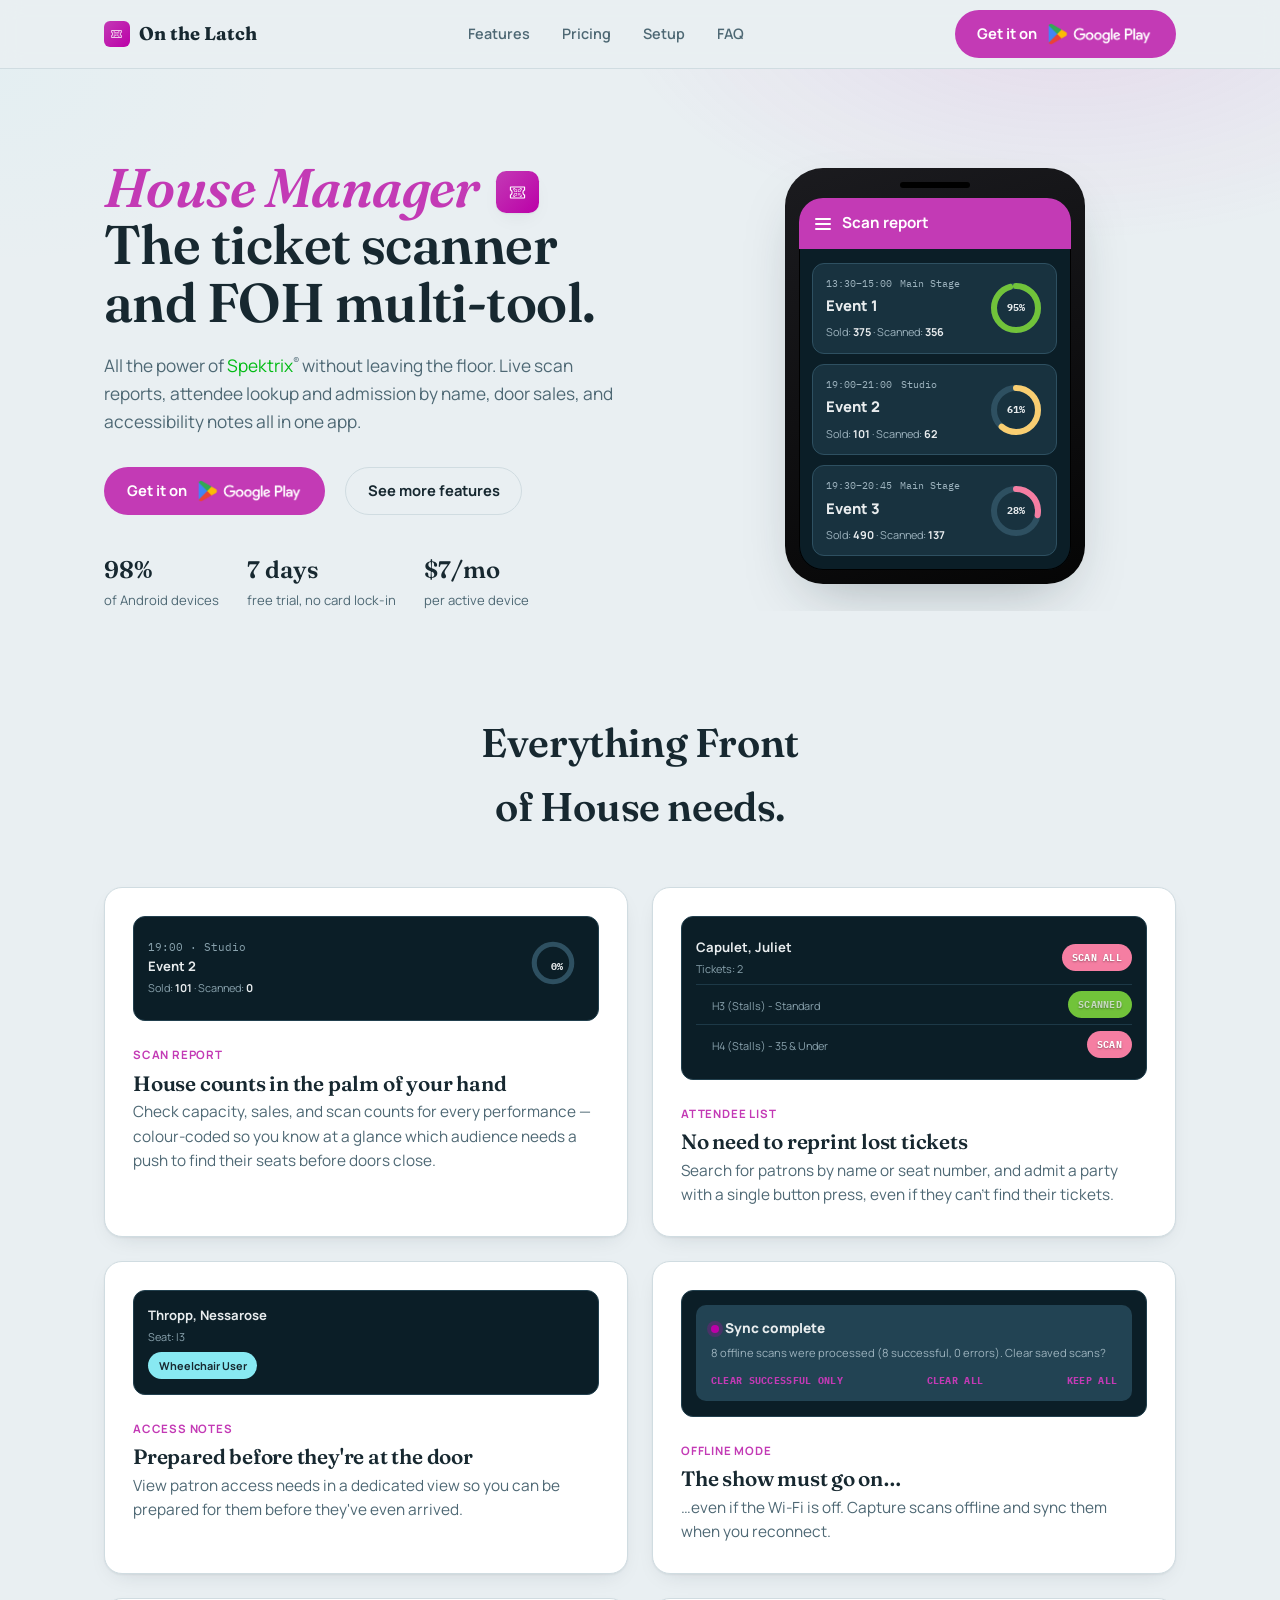
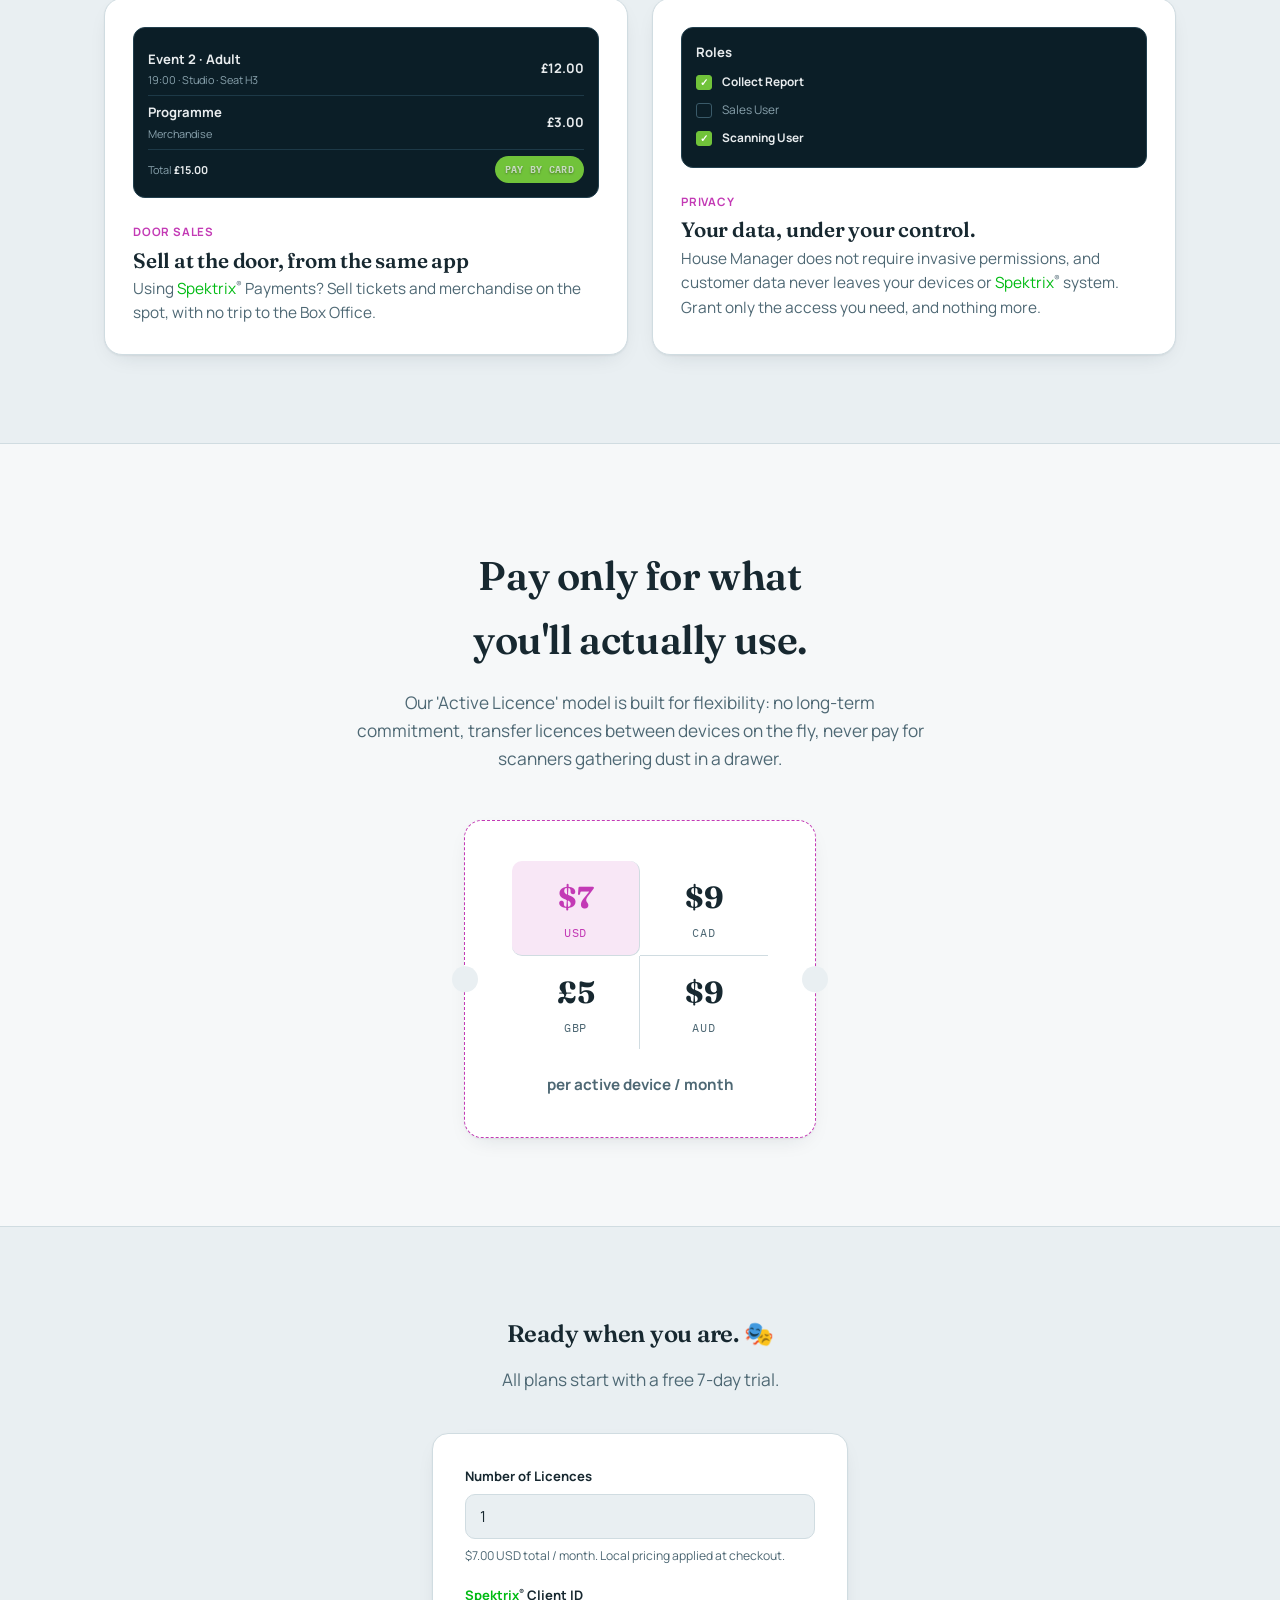
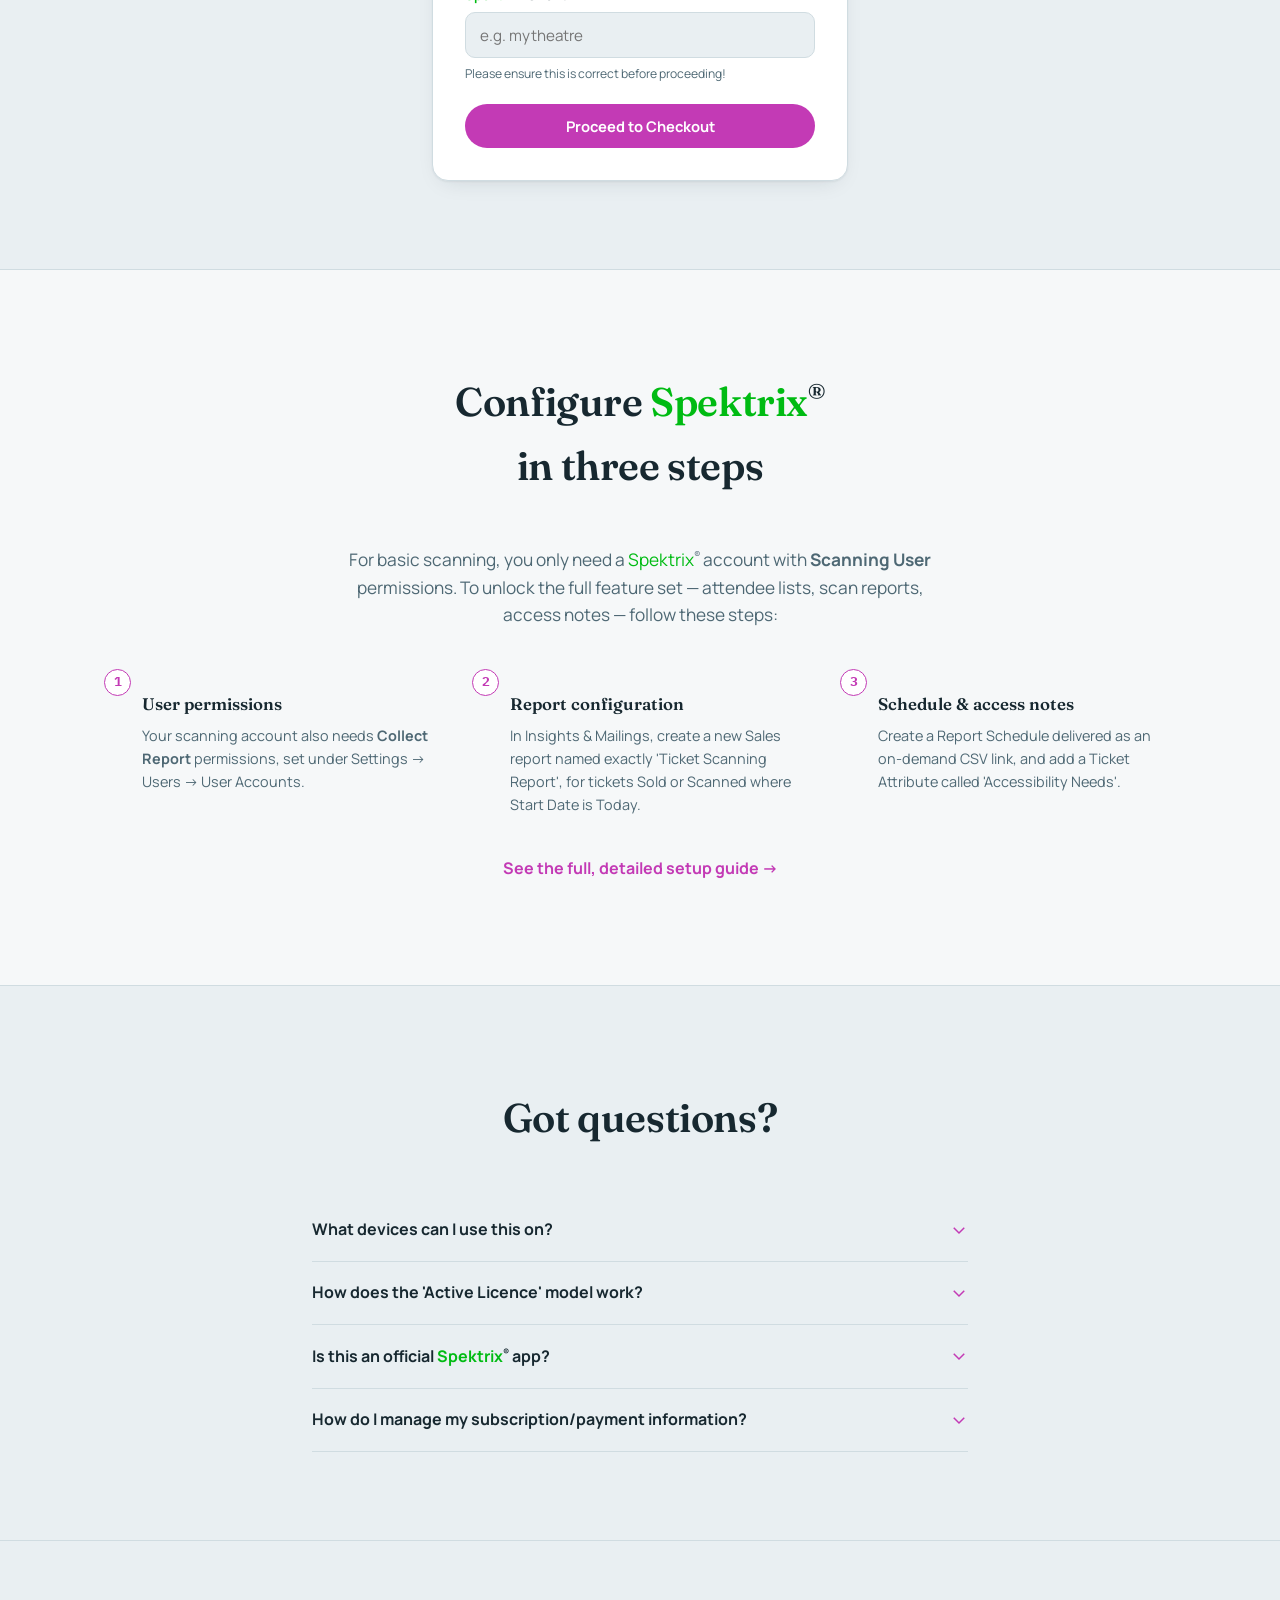
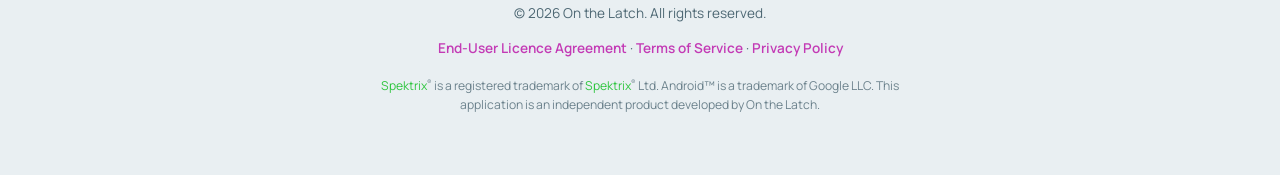
==== index.html @ 5b20930d "Use British 'licence' (noun) consistently across the site Verb forms (licensed, sublicensable, 'Lice" ====
<!DOCTYPE html>
<html lang="en">
<head>
    <meta charset="UTF-8">
    <meta name="viewport" content="width=device-width, initial-scale=1.0">
    <title>House Manager - the Spektrix®-Compatible FOH App</title>
    <meta name="description" content="A fast, affordable Spektrix®-compatible ticket scanner for Android. Scan reports, attendee lookup, access notes, and offline scanning that syncs when you're back online.">

    <link rel="icon" type="image/svg+xml" href="favicon.svg">

    <link rel="preconnect" href="https://fonts.googleapis.com">
    <link rel="preconnect" href="https://fonts.gstatic.com" crossorigin>
    <link href="https://fonts.googleapis.com/css2?family=Fraunces:ital,opsz,wght@0,9..144,500;0,9..144,600;0,9..144,700;1,9..144,500&family=Manrope:wght@400;500;600;700;800&family=IBM+Plex+Mono:wght@400;500;600&display=swap" rel="stylesheet">
    <link rel="stylesheet" href="style.css">

    <style>
        section{ padding:5.5rem 0; }
        @media (max-width:720px){ section{ padding:3.5rem 0; } }
        p.lede{ color:var(--text-secondary); font-size:1.08rem; max-width:38rem; }

        /* ---------- Hero ---------- */
        .hero{ position:relative; overflow:hidden; padding-top:4.5rem; }
        .hero::before{
            content:""; position:absolute; inset:-20% -10% auto -10%; height:70%;
            background:
                radial-gradient(48rem 26rem at 78% 8%, color-mix(in srgb, var(--brand-secondary) calc(var(--hero-glow-a)*100%), transparent), transparent 60%),
                radial-gradient(30rem 20rem at 8% 30%, color-mix(in srgb, var(--accent-teal) calc(var(--hero-glow-b)*100%), transparent), transparent 60%);
            pointer-events:none;
        }
        .hero .wrap{ position:relative; display:grid; grid-template-columns:1.05fr .95fr; gap:3.5rem; align-items:center; }
        @media (max-width:900px){ .hero .wrap{ grid-template-columns:1fr; } }
        .hero h1{ font-size:clamp(2.35rem, 4.6vw, 3.4rem); line-height:1.06; margin:1.1rem 0 1.3rem; }
        .hero h1 em{ font-style:italic; color:var(--brand-secondary); }
        .hero-mark{
            display:inline-grid; place-items:center; width:.78em; height:.78em; margin-left:.3em;
            border-radius:24%; background:linear-gradient(135deg,var(--brand-secondary),var(--brand-primary));
            vertical-align:.03em; box-shadow:var(--shadow);
        }
        .hero-mark img{ width:60%; height:60%; }
        .hero-ctas{ display:flex; align-items:center; gap:1.25rem; margin-top:2rem; flex-wrap:wrap; }
        .hero-trust{ margin-top:2.25rem; display:flex; gap:1.75rem; flex-wrap:wrap; }
        .hero-trust div{ font-family:var(--font-body); font-size:.82rem; color:var(--text-secondary); }
        .hero-trust strong{ display:block; font-family:var(--font-display); font-size:1.5rem; color:var(--text-primary); font-weight:600; }

        /* ---------- Phone mockup ---------- */
        .phone-stage{ display:flex; justify-content:center; }
        .phone{
            width:min(300px, 78vw); border-radius:38px; padding:14px;
            background:linear-gradient(160deg,#1b1b1f,#050505);
            box-shadow:var(--shadow-lg);
            animation:float 5s ease-in-out infinite;
        }
        @media (prefers-reduced-motion:reduce){ .phone{ animation:none; } }
        @keyframes float{ 0%,100%{ transform:translateY(0);} 50%{ transform:translateY(-10px);} }
        .phone-notch{ width:70px; height:6px; border-radius:4px; background:#000; margin:0 auto 10px; }
        .phone-screen{ background:#0B1E27; border-radius:24px; overflow:hidden; font-family:var(--font-body); box-shadow:inset 0 0 0 1px #000; }
        .app-toolbar{ background:#C33AB5; color:#fff; padding:.85rem 1rem; display:flex; align-items:center; gap:.7rem; font-weight:700; font-size:.95rem; }
        .app-toolbar .ham span{ display:block; width:16px; height:2px; background:#fff; margin:3px 0; border-radius:1px; }
        .app-body{ padding:.85rem; display:flex; flex-direction:column; gap:.65rem; }
        .app-card{ background:#18323F; border:1px solid #2E5061; border-radius:12px; padding:.75rem .8rem; display:flex; align-items:center; justify-content:space-between; gap:.6rem; }
        .app-card .meta{ font-size:.62rem; color:#9DB3BE; display:flex; justify-content:space-between; gap:.5rem; font-family:var(--font-mono); }
        .app-card .title{ color:#E8ECEE; font-weight:800; font-size:.92rem; margin:.15rem 0 .35rem; }
        .app-card .stat{ font-size:.68rem; color:#9DB3BE; }
        .app-card .stat b{ color:#E8ECEE; font-weight:700; }
        .ring{ position:relative; width:54px; height:54px; flex:0 0 auto; }
        .ring svg{ transform:rotate(-90deg); }
        .ring .pct{ position:absolute; inset:0; display:grid; place-items:center; font-family:var(--font-mono); font-weight:700; font-size:.62rem; color:#E8ECEE; }

        /* ---------- Features ---------- */
        .section-head{ max-width:36rem; margin-bottom:3rem; }
        .section-head h2{ font-size:clamp(1.9rem,3.4vw,2.5rem); margin-top:.75rem; }
        .feature-grid{ display:grid; grid-template-columns:repeat(2,1fr); gap:1.5rem; }
        @media (max-width:760px){ .feature-grid{ grid-template-columns:1fr; } }
        .feature-card{ background:var(--bg-surface); border:1px solid var(--card-border); border-radius:18px; padding:1.75rem; display:flex; flex-direction:column; gap:1.25rem; box-shadow:var(--shadow); }
        .feature-card h3{ font-size:1.3rem; }
        .feature-card p{ color:var(--text-secondary); font-size:.96rem; margin:0; }
        .feature-tag{ font-family:var(--font-body); font-size:.72rem; letter-spacing:.07em; text-transform:uppercase; font-weight:700; color:var(--brand-secondary); }

        /* mini UI illustrations — always rendered in the app's dark theme regardless of site theme */
        .mini{ background:#0B1E27; border:1px solid #22404E; border-radius:12px; padding:.9rem; font-family:var(--font-body); }
        .mini-row{ display:flex; align-items:center; justify-content:space-between; padding:.4rem 0; }
        .mini-row + .mini-row{ border-top:1px solid #1D3947; }
        .mini-name{ color:#E8ECEE; font-weight:700; font-size:.82rem; }
        .mini-sub{ color:#8AA3AE; font-size:.68rem; margin-top:.1rem; }
        .mini-sub b{ color:#E8ECEE; font-weight:700; }
        .pill{ font-family:var(--font-mono); font-weight:700; font-size:.6rem; letter-spacing:.03em; padding:.35rem .6rem; border-radius:999px; text-shadow:0 1px 2px rgba(0,0,0,.35); }
        .pill-red{ background:#F57EA2; color:#fff; }
        .pill-green{ background:#71C33A; color:rgba(232,236,238,.75); }
        .mini-check{ display:flex; align-items:center; gap:.65rem; padding:.28rem 0; color:#8AA3AE; font-size:.74rem; }
        .mini-check .box{ width:.95rem; height:.95rem; border-radius:3px; border:1.5px solid #3A5A69; flex:none; display:flex; align-items:center; justify-content:center; font-size:.65rem; line-height:1; color:#fff; }
        .mini-check.on{ color:#E8ECEE; font-weight:700; }
        .mini-check.on .box{ background:#71C33A; border-color:#71C33A; }
        .chip-teal{ display:inline-block; background:#88E9F2; color:#172830; font-size:.68rem; font-weight:700; padding:.3rem .65rem; border-radius:999px; margin-top:.45rem; }
        .mini-dialog{ background:#224353; border-radius:10px; padding:.8rem .9rem; }
        .mini-dialog .dtitle{ color:#E8ECEE; font-weight:800; font-size:.85rem; }
        .mini-dialog .dbody{ color:#9DB3BE; font-size:.7rem; margin-top:.35rem; line-height:1.45; }
        .mini-dialog .dactions{ display:flex; justify-content:flex-end; gap:1rem; margin-top:.7rem; }
        .mini-dialog .dactions span{ font-family:var(--font-mono); font-size:.62rem; font-weight:700; color:#C33AB5; letter-spacing:.03em; }
        .mini-dialog .dactions.row{ flex-wrap:wrap; justify-content:space-between; gap:.5rem .6rem; }
        .sync-dot{ width:.5rem; height:.5rem; border-radius:50%; background:#bb00a8; display:inline-block; margin-right:.4rem; box-shadow:0 0 0 4px rgba(187,0,168,.25); }

        /* ---------- Setup summary ---------- */
        .step-grid{ display:grid; grid-template-columns:repeat(3,1fr); gap:2rem; margin-top:2.5rem; }
        @media (max-width:760px){ .step-grid{ grid-template-columns:1fr; } }
        .step{ position:relative; padding-left:2.4rem; }
        .step .n{ position:absolute; left:0; top:0; width:1.7rem; height:1.7rem; border-radius:50%; background:var(--bg-surface); border:1.5px solid var(--brand-secondary); color:var(--brand-secondary); font-family:var(--font-mono); font-weight:700; font-size:.8rem; display:grid; place-items:center; }
        .step h4{ font-family:var(--font-display); font-size:1.05rem; margin-bottom:.35rem; font-weight:600; }
        .step p{ color:var(--text-secondary); font-size:.9rem; margin:0; }

        /* ---------- Pricing ---------- */
        .ticket{
            max-width:22rem; margin:0 auto; background:var(--bg-surface); border:1.5px dashed var(--brand-secondary); border-radius:18px;
            padding:2.5rem 2rem; text-align:center; position:relative; box-shadow:var(--shadow);
            display:block; text-decoration:none; color:inherit; cursor:pointer;
            transition:transform .15s ease, box-shadow .15s ease;
        }
        .ticket:hover{ transform:translateY(-3px); box-shadow:var(--shadow-lg); }
        .ticket::before,.ticket::after{ content:""; position:absolute; width:1.6rem; height:1.6rem; background:var(--bg-page); border-radius:50%; top:50%; transform:translateY(-50%); }
        .ticket::before{ left:-.8rem; }
        .ticket::after{ right:-.8rem; }
        .price-grid{ display:grid; grid-template-columns:1fr 1fr; max-width:16rem; margin:0 auto; }
        .price-cell{ display:flex; flex-direction:column; align-items:center; gap:.15rem; padding:.75rem; }
        .price-cell:nth-child(1),.price-cell:nth-child(2){ border-bottom:1px solid var(--divider); }
        .price-cell:nth-child(1),.price-cell:nth-child(3){ border-right:1px solid var(--divider); }
        .price-cell .amt{ font-family:var(--font-display); font-weight:700; font-size:1.9rem; color:var(--text-primary); }
        .price-cell .cur{ font-family:var(--font-mono); font-size:.72rem; color:var(--text-secondary); letter-spacing:.06em; }
        .price-cell--you{ border-radius:10px; background:color-mix(in srgb, var(--brand-secondary) 12%, transparent); }
        .price-cell--you .amt{ color:var(--brand-secondary); }
        .price-cell--you .cur{ color:var(--brand-secondary); }
        .price-caption{ font-weight:700; color:var(--text-secondary); font-size:.95rem; margin-top:1.5rem; }
        .hint{ font-size:.76rem; color:var(--text-secondary); margin-top:.4rem; }

        /* ---------- Purchase ---------- */
        .purchase-card{ max-width:26rem; margin:2.5rem auto 0; background:var(--bg-surface); border:1px solid var(--card-border); border-radius:16px; padding:2rem; box-shadow:var(--shadow); text-align:left; }
        label{ display:block; font-size:.82rem; font-weight:700; margin-bottom:.4rem; }
        input[type=number],input[type=text]{ width:100%; padding:.7rem .85rem; border-radius:10px; border:1px solid var(--card-border); background:var(--bg-page); color:var(--text-primary); font-family:var(--font-body); font-size:.95rem; }
        input:focus{ outline:2px solid var(--brand-secondary); outline-offset:1px; }
        .field{ margin-bottom:1.25rem; }
        .full{ width:100%; }
        #validation-error{ color:var(--status-red); font-size:.85rem; margin-top:1rem; text-align:center; }

        /* ---------- FAQ ---------- */
        .faq-item{ border-bottom:1px solid var(--divider); }
        .faq-q{ display:flex; justify-content:space-between; align-items:center; gap:1rem; padding:1.15rem 0; cursor:pointer; font-weight:700; font-size:1rem; }
        .faq-a{ max-height:0; overflow:hidden; transition:max-height .25s ease; color:var(--text-secondary); font-size:.92rem; }
        .faq-a > div{ padding-bottom:1.15rem; }
        .faq-icon{ transition:transform .2s; flex:0 0 auto; color:var(--brand-secondary); }
        .faq-item.open .faq-icon{ transform:rotate(180deg); }

        .hidden{ display:none; }
    </style>

    <script>
    document.addEventListener("DOMContentLoaded", () => {
        // Best-effort locale guess for display only — Paddle does the
        // authoritative IP-based currency detection at actual checkout.
        const CURRENCIES = {
            USD: { symbol: '$', rate: 7 },
            CAD: { symbol: '$', rate: 9 },
            GBP: { symbol: '£', rate: 5 },
            AUD: { symbol: '$', rate: 9 }
        };

        function detectCurrency() {
            try {
                const locale = new Intl.Locale(navigator.language || navigator.languages[0]);
                const region = (locale.maximize ? locale.maximize() : locale).region;
                if (region === 'CA') return 'CAD';
                if (region === 'AU') return 'AUD';
                if (region === 'GB') return 'GBP';
            } catch (e) {}
            return 'USD';
        }

        const detectedCurrency = detectCurrency();

        document.querySelectorAll('.price-cell').forEach((cell) => {
            if (cell.querySelector('.cur').textContent === detectedCurrency) {
                cell.classList.add('price-cell--you');
            }
        });

        const quantityInput = document.getElementById('quantity-input');
        const priceFeedback = document.getElementById('price-feedback');

        function updatePriceFeedback() {
            const quantity = parseInt(quantityInput.value) || 1;
            const { symbol, rate } = CURRENCIES[detectedCurrency];
            priceFeedback.textContent = `${symbol}${(rate * quantity).toFixed(2)} ${detectedCurrency} total / month. Local pricing applied at checkout.`;
        }

        if (quantityInput && priceFeedback) {
            updatePriceFeedback();
            quantityInput.addEventListener('input', updatePriceFeedback);
        }

        function waitForPaddle(callback) {
            const interval = setInterval(() => {
                if (window.Paddle && window.Paddle.Checkout) {
                    clearInterval(interval);
                    callback();
                }
            }, 100);
        }

        waitForPaddle(() => {
            Paddle.Initialize({
                token: 'live_4a63457984e3bbc1ca5781073fd'
            });

            const purchaseButton = document.getElementById('purchase-button');
            const clientIdInput = document.getElementById('client-id-input');
            const errorMsg = document.getElementById('validation-error');

            if (purchaseButton) {
                purchaseButton.addEventListener('click', () => {
                    const quantity = parseInt(quantityInput.value) || 1;
                    const clientId = clientIdInput.value.trim();

                    if (quantity < 1 || !clientId) {
                        errorMsg.classList.remove('hidden');
                        return;
                    }

                    errorMsg.classList.add('hidden');

                    const priceId = 'pri_01jyg0wrx10vs0xa2f6kadpfg3';

                    Paddle.Checkout.open({
                        items: [{
                            priceId: priceId,
                            quantity: quantity
                        }],
                        customData: {
                            spektrixClientId: clientId
                        }
                    });
                });
            }
        });

        const navToggle = document.getElementById('nav-toggle');
        const navMobile = document.getElementById('nav-mobile');
        if (navToggle) {
            navToggle.addEventListener('click', () => navMobile.classList.toggle('open'));
        }

        document.querySelectorAll('.faq-item').forEach(item => {
            const q = item.querySelector('.faq-q');
            const a = item.querySelector('.faq-a');
            q.addEventListener('click', () => {
                const open = item.classList.toggle('open');
                a.style.maxHeight = open ? a.scrollHeight + 'px' : null;
            });
        });
    });
    </script>
    <script src="https://cdn.paddle.com/paddle/v2/paddle.js"></script>
</head>
<body>

<nav class="nav">
    <div class="wrap">
        <a class="brand" href="index.html"><span class="brand-mark"><img src="app icon.svg" alt=""></span>On the Latch</a>
        <div class="nav-links">
            <a href="#features">Features</a>
            <a href="#pricing">Pricing</a>
            <a href="#setup">Setup</a>
            <a href="#faq">FAQ</a>
        </div>
        <a class="btn btn-filled nav-cta" href="https://play.google.com/store/apps/details?id=com.onthelatch.ticketscanner" target="_blank" rel="noopener">Get it on <img src="lockup_Google_Play_RGB_color_reverse_horizontal_3657x745px.png" alt="Google Play" class="play-lockup"></a>
        <button class="nav-toggle" id="nav-toggle" aria-label="Toggle menu">
            <svg width="24" height="24" viewBox="0 0 24 24" fill="none" stroke="currentColor" stroke-width="2"><path stroke-linecap="round" stroke-linejoin="round" d="M4 6h16M4 12h16m-7 6h7"/></svg>
        </button>
    </div>
    <div class="nav-mobile" id="nav-mobile">
        <a href="https://play.google.com/store/apps/details?id=com.onthelatch.ticketscanner" target="_blank" rel="noopener">Download</a>
        <a href="#features">Features</a>
        <a href="#pricing">Pricing</a>
        <a href="#setup">Setup</a>
        <a href="#faq">FAQ</a>
    </div>
</nav>

<header class="hero">
    <div class="wrap">
        <div>
            <h1><em>House Manager</em><span class="hero-mark"><img src="app icon.svg" alt=""></span><br>The ticket scanner and FOH multi&#8209;tool.</h1>
            <p class="lede">All the power of <span class="spektrix-brand">Spektrix</span><span class="sup-tm">®</span> without leaving the floor. Live scan reports, attendee lookup and admission by name, door sales, and accessibility notes all in one app.</p>
            <div class="hero-ctas">
                <a href="https://play.google.com/store/apps/details?id=com.onthelatch.ticketscanner" class="btn btn-filled" target="_blank" rel="noopener">Get it on <img src="lockup_Google_Play_RGB_color_reverse_horizontal_3657x745px.png" alt="Google Play" class="play-lockup"></a>
                <a href="#features" class="btn btn-outline">See more features</a>
            </div>
            <div class="hero-trust">
                <div><strong>98%</strong>of Android devices</div>
                <div><strong>7 days</strong>free trial, no card lock-in</div>
                <div><strong>$7/mo</strong>per active device</div>
            </div>
        </div>
        <div class="phone-stage">
            <div class="phone">
                <div class="phone-notch"></div>
                <div class="phone-screen">
                    <div class="app-toolbar"><span class="ham"><span></span><span></span><span></span></span> Scan report</div>
                    <div class="app-body">
                        <div class="app-card">
                            <div>
                                <div class="meta"><span>13:30–15:00</span><span>Main Stage</span></div>
                                <div class="title">Event 1</div>
                                <div class="stat">Sold: <b>375</b> · Scanned: <b>356</b></div>
                            </div>
                            <div class="ring">
                                <svg width="54" height="54" viewbox="0 0 54 54">
                                    <circle cx="27" cy="27" r="22" fill="none" stroke="#2E5061" stroke-width="6"></circle>
                                    <circle cx="27" cy="27" r="22" fill="none" stroke="#71C33A" stroke-width="6" stroke-linecap="round" stroke-dasharray="138.2" stroke-dashoffset="6.9"></circle>
                                </svg>
                                <div class="pct">95%</div>
                            </div>
                        </div>
                        <div class="app-card">
                            <div>
                                <div class="meta"><span>19:00–21:00</span><span>Studio</span></div>
                                <div class="title">Event 2</div>
                                <div class="stat">Sold: <b>101</b> · Scanned: <b>62</b></div>
                            </div>
                            <div class="ring">
                                <svg width="54" height="54" viewbox="0 0 54 54">
                                    <circle cx="27" cy="27" r="22" fill="none" stroke="#2E5061" stroke-width="6"></circle>
                                    <circle cx="27" cy="27" r="22" fill="none" stroke="#F9CE71" stroke-width="6" stroke-linecap="round" stroke-dasharray="138.2" stroke-dashoffset="53.9"></circle>
                                </svg>
                                <div class="pct">61%</div>
                            </div>
                        </div>
                        <div class="app-card">
                            <div>
                                <div class="meta"><span>19:30–20:45</span><span>Main Stage</span></div>
                                <div class="title">Event 3</div>
                                <div class="stat">Sold: <b>490</b> · Scanned: <b>137</b></div>
                            </div>
                            <div class="ring">
                                <svg width="54" height="54" viewbox="0 0 54 54">
                                    <circle cx="27" cy="27" r="22" fill="none" stroke="#2E5061" stroke-width="6"></circle>
                                    <circle cx="27" cy="27" r="22" fill="none" stroke="#F57EA2" stroke-width="6" stroke-linecap="round" stroke-dasharray="138.2" stroke-dashoffset="99.5"></circle>
                                </svg>
                                <div class="pct">28%</div>
                            </div>
                        </div>
                    </div>
                </div>
            </div>
        </div>
    </div>
</header>

<section id="features">
    <div class="wrap">
        <div class="section-head" style="margin-inline:auto; text-align:center;">
            <h2>Everything Front of House needs.</h2>
        </div>

        <div class="feature-grid">
            <div class="feature-card">
                <div class="mini">
                    <div class="mini-row" style="border:none;padding-bottom:.6rem;">
                        <div>
                            <div class="mini-sub" style="font-family:var(--font-mono)">19:00 · Studio</div>
                            <div class="mini-name">Event 2</div>
                            <div class="mini-sub">Sold: <b>101</b> · Scanned: <b id="scan-ring-scanned">62</b></div>
                        </div>
                        <div class="ring">
                            <svg width="46" height="46" viewbox="0 0 54 54">
                                <circle cx="27" cy="27" r="22" fill="none" stroke="#2E5061" stroke-width="6"></circle>
                                <circle id="scan-ring-arc" cx="27" cy="27" r="22" fill="none" stroke="#F9CE71" stroke-width="6" stroke-linecap="round" stroke-dasharray="138.2" stroke-dashoffset="53.9"></circle>
                            </svg>
                            <div class="pct" id="scan-ring-pct">61%</div>
                        </div>
                    </div>
                </div>
                <div>
                    <span class="feature-tag">Scan report</span>
                    <h3>House counts in the palm of your hand</h3>
                    <p>Check capacity, sales, and scan counts for every performance — colour-coded so you know at a glance which audience needs a push to find their seats before doors close.</p>
                </div>
            </div>

            <div class="feature-card">
                <div class="mini">
                    <div class="mini-row">
                        <div><div class="mini-name">Capulet, Juliet</div><div class="mini-sub">Tickets: 2</div></div>
                        <span class="pill pill-red">SCAN ALL</span>
                    </div>
                    <div class="mini-row">
                        <div class="mini-sub" style="padding-left:1rem">H3 (Stalls) - Standard</div>
                        <span class="pill pill-green">SCANNED</span>
                    </div>
                    <div class="mini-row">
                        <div class="mini-sub" style="padding-left:1rem">H4 (Stalls) - 35 &amp; Under</div>
                        <span class="pill pill-red">SCAN</span>
                    </div>
                </div>
                <div>
                    <span class="feature-tag">Attendee list</span>
                    <h3>No need to reprint lost tickets</h3>
                    <p>Search for patrons by name or seat number, and admit a party with a single button press, even if they can't find their tickets.</p>
                </div>
            </div>

            <div class="feature-card">
                <div class="mini">
                    <div class="mini-name">Thropp, Nessarose</div>
                    <div class="mini-sub">Seat: I3</div>
                    <span class="chip-teal">Wheelchair User</span>
                </div>
                <div>
                    <span class="feature-tag">Access notes</span>
                    <h3>Prepared before they're at the door</h3>
                    <p>View patron access needs in a dedicated view so you can be prepared for them before they've even arrived.</p>
                </div>
            </div>

            <div class="feature-card">
                <div class="mini">
                    <div class="mini-dialog">
                        <div class="dtitle"><span class="sync-dot"></span>Sync complete</div>
                        <div class="dbody">8 offline scans were processed (8 successful, 0 errors). Clear saved scans?</div>
                        <div class="dactions row"><span>CLEAR SUCCESSFUL ONLY</span><span>CLEAR ALL</span><span>KEEP ALL</span></div>
                    </div>
                </div>
                <div>
                    <span class="feature-tag">Offline mode</span>
                    <h3>The show must go on&hellip;</h3>
                    <p>&hellip;even if the Wi-Fi is off. Capture scans offline and sync them when you reconnect.</p>
                </div>
            </div>

            <div class="feature-card">
                <div class="mini">
                    <div class="mini-row">
                        <div><div class="mini-name">Event 2 · Adult</div><div class="mini-sub">19:00 · Studio · Seat H3</div></div>
                        <div class="mini-name">£12.00</div>
                    </div>
                    <div class="mini-row">
                        <div><div class="mini-name">Programme</div><div class="mini-sub">Merchandise</div></div>
                        <div class="mini-name">£3.00</div>
                    </div>
                    <div class="mini-row" style="padding-bottom:0;">
                        <div class="mini-sub">Total <b>£15.00</b></div>
                        <span class="pill pill-green">PAY BY CARD</span>
                    </div>
                </div>
                <div>
                    <span class="feature-tag">Door sales</span>
                    <h3>Sell at the door, from the same app</h3>
                    <p>Using <span class="spektrix-brand">Spektrix</span><span class="sup-tm">®</span> Payments? Sell tickets and merchandise on the spot, with no trip to the Box Office.</p>
                </div>
            </div>

            <div class="feature-card">
                <div class="mini">
                    <div class="mini-name" style="margin-bottom:.35rem;">Roles</div>
                    <div class="mini-check on"><span class="box">&#10003;</span>Collect Report</div>
                    <div class="mini-check"><span class="box"></span>Sales User</div>
                    <div class="mini-check on"><span class="box">&#10003;</span>Scanning User</div>
                </div>
                <div>
                    <span class="feature-tag">Privacy</span>
                    <h3>Your data, under your control.</h3>
                    <p>House Manager does not require invasive permissions, and customer data never leaves your devices or <span class="spektrix-brand">Spektrix</span><span class="sup-tm">®</span> system. Grant only the access you need, and nothing more.</p>
                </div>
            </div>
        </div>
    </div>
</section>

<section id="pricing" style="background:var(--bg-surface-raised); border-top:1px solid var(--divider); border-bottom:1px solid var(--divider);">
    <div class="wrap" style="text-align:center;">
        <div class="section-head" style="margin-inline:auto; text-align:center;">
            <h2>Pay only for what you'll actually use.</h2>
            <p class="lede" style="margin-inline:auto;">Our 'Active Licence' model is built for flexibility: no long-term commitment, transfer licences between devices on the fly, never pay for scanners gathering dust in a drawer.</p>
        </div>
        <a href="#purchase" class="ticket">
            <div class="price-grid">
                <div class="price-cell"><span class="amt">$7</span><span class="cur">USD</span></div>
                <div class="price-cell"><span class="amt">$9</span><span class="cur">CAD</span></div>
                <div class="price-cell"><span class="amt">£5</span><span class="cur">GBP</span></div>
                <div class="price-cell"><span class="amt">$9</span><span class="cur">AUD</span></div>
            </div>
            <div class="price-caption">per active device / month</div>
        </a>
    </div>
</section>

<section id="purchase">
    <div class="wrap" style="text-align:center;">
        <h2>Ready when you are. 🎭</h2>
        <p class="lede" style="margin-inline:auto; margin-top:.75rem;">All plans start with a free 7-day trial.</p>
        <div class="purchase-card">
            <div class="field">
                <label for="quantity-input">Number of Licences</label>
                <input type="number" id="quantity-input" value="1" min="1" required>
                <p class="hint" id="price-feedback">$7.00 USD total / month. Local pricing applied at checkout.</p>
            </div>
            <div class="field">
                <label for="client-id-input"><span class="spektrix-brand">Spektrix</span><span class="sup-tm">®</span> Client ID</label>
                <input type="text" id="client-id-input" placeholder="e.g. mytheatre" required>
                <p class="hint">Please ensure this is correct before proceeding!</p>
            </div>
            <button id="purchase-button" class="btn btn-filled full">Proceed to Checkout</button>
            <p id="validation-error" class="hidden">Please fill in all fields.</p>
        </div>
    </div>
</section>

<section id="setup" style="background:var(--bg-surface-raised); border-top:1px solid var(--divider); border-bottom:1px solid var(--divider);">
    <div class="wrap">
        <div class="section-head" style="margin-inline:auto; text-align:center;">
            <h2>Configure <span class="spektrix-brand">Spektrix</span><span class="sup-tm">®</span> in three steps</h2>
        </div>
        <p class="lede" style="margin-inline:auto; text-align:center; max-width:38rem;">For basic scanning, you only need a <span class="spektrix-brand">Spektrix</span><span class="sup-tm">®</span> account with <strong>Scanning User</strong> permissions. To unlock the full feature set — attendee lists, scan reports, access notes — follow these steps:</p>
        <div class="step-grid">
            <div class="step"><div class="n">1</div><h4>User permissions</h4><p>Your scanning account also needs <strong>Collect Report</strong> permissions, set under Settings → Users → User Accounts.</p></div>
            <div class="step"><div class="n">2</div><h4>Report configuration</h4><p>In Insights &amp; Mailings, create a new Sales report named exactly 'Ticket Scanning Report', for tickets Sold or Scanned where Start Date is Today.</p></div>
            <div class="step"><div class="n">3</div><h4>Schedule &amp; access notes</h4><p>Create a Report Schedule delivered as an on-demand CSV link, and add a Ticket Attribute called 'Accessibility Needs'.</p></div>
        </div>
        <p style="text-align:center; margin-top:2.5rem;"><a href="setup.html" class="btn-text">See the full, detailed setup guide →</a></p>
    </div>
</section>

<section id="faq">
    <div class="wrap" style="max-width:44rem;">
        <div class="section-head" style="margin-inline:auto; text-align:center;">
            <h2>Got questions?</h2>
        </div>
        <div class="faq-list">
            <div class="faq-item">
                <div class="faq-q"><span>What devices can I use this on?</span><svg class="faq-icon" width="18" height="18" viewBox="0 0 24 24" fill="none" stroke="currentColor" stroke-width="2"><path d="M19 9l-7 7-7-7"/></svg></div>
                <div class="faq-a"><div>Our app runs on over 98% of Android™ devices, utilising the built-in camera to scan tickets.</div></div>
            </div>
            <div class="faq-item">
                <div class="faq-q"><span>How does the 'Active Licence' model work?</span><svg class="faq-icon" width="18" height="18" viewBox="0 0 24 24" fill="none" stroke="currentColor" stroke-width="2"><path d="M19 9l-7 7-7-7"/></svg></div>
                <div class="faq-a"><div>It's simple! You just pay for each device that you need <em>actively logged in</em> at the same time. If you log out on one device and log in on another, that's covered by a single licence. It's perfect for having backup devices without paying extra.</div></div>
            </div>
            <div class="faq-item">
                <div class="faq-q"><span>Is this an official <span class="spektrix-brand">Spektrix</span><span class="sup-tm">®</span> app?</span><svg class="faq-icon" width="18" height="18" viewBox="0 0 24 24" fill="none" stroke="currentColor" stroke-width="2"><path d="M19 9l-7 7-7-7"/></svg></div>
                <div class="faq-a"><div>No, this application is an independent product developed by On the Latch. While it is fully compatible with your existing <span class="spektrix-brand">Spektrix</span><span class="sup-tm">®</span> system, it is not affiliated with, endorsed by, or authorized by <span class="spektrix-brand">Spektrix</span><span class="sup-tm">®</span> Ltd.</div></div>
            </div>
            <div class="faq-item">
                <div class="faq-q"><span>How do I manage my subscription/payment information?</span><svg class="faq-icon" width="18" height="18" viewBox="0 0 24 24" fill="none" stroke="currentColor" stroke-width="2"><path d="M19 9l-7 7-7-7"/></svg></div>
                <div class="faq-a"><div>Your subscription and payment information is all handled by Paddle. <a href="https://customer-portal.paddle.com/cpl_01jy537nhn85n2rbe4ymhv8hkq">Click here</a> to access your account, or follow the links in your payment confirmation emails! If you need to increase or decrease the number of licences you have, please <a href="mailto:dev@onthelat.ch">contact us</a> directly.</div></div>
            </div>
        </div>
    </div>
</section>

<footer>
    <div class="wrap">
        <p>&copy; 2026 On the Latch. All rights reserved.</p>
        <p style="margin-top:.75rem;"><a href="eula.html">End-User Licence Agreement</a> · <a href="terms.html">Terms of Service</a> · <a href="privacy.html">Privacy Policy</a></p>
        <p class="legal-fineprint"><span class="spektrix-brand">Spektrix</span><span class="sup-tm">®</span> is a registered trademark of <span class="spektrix-brand">Spektrix</span><span class="sup-tm">®</span> Ltd. Android™ is a trademark of Google LLC. This application is an independent product developed by On the Latch.</p>
    </div>
</footer>

    <script>
    // Scan report card: the ring fills from 0% to 100% as it travels up the screen,
    // using the app's own colour steps (red <25, orange <50, yellow <75, green).
    (function () {
        var arc = document.getElementById('scan-ring-arc');
        var pct = document.getElementById('scan-ring-pct');
        var scanned = document.getElementById('scan-ring-scanned');
        if (!arc || !pct || !scanned) return;
        if (window.matchMedia && window.matchMedia('(prefers-reduced-motion: reduce)').matches) return;
        var CIRC = 138.2, SOLD = 101, ticking = false;
        function colour(p) { return p < 25 ? '#F57EA2' : p < 50 ? '#F5A17D' : p < 75 ? '#F9CE71' : '#71C33A'; }
        function update() {
            ticking = false;
            var r = arc.getBoundingClientRect();
            var vh = window.innerHeight || document.documentElement.clientHeight;
            var centre = r.top + r.height / 2;
            // 0% as the ring enters at the bottom, 100% as it reaches the top (below the nav bar).
            var start = vh - 24, end = 110;
            var t = Math.min(1, Math.max(0, (start - centre) / (start - end)));
            var n = Math.round(SOLD * t);
            var p = Math.round(n / SOLD * 100);
            arc.setAttribute('stroke-dashoffset', (CIRC * (1 - n / SOLD)).toFixed(1));
            arc.setAttribute('stroke', colour(p));
            pct.textContent = p + '%';
            scanned.textContent = n;
        }
        function onScroll() { if (!ticking) { ticking = true; requestAnimationFrame(update); } }
        window.addEventListener('scroll', onScroll, { passive: true });
        window.addEventListener('resize', onScroll);
        update();
    })();
    </script>
</body>
</html>
---- style.css ----
/* On the Latch — shared design tokens & base styles
   Palette lifted directly from the app's colour-scheme spec so the site and
   app read as one brand in both light and dark mode. */

:root{
  --bg-page:#E9EFF2;
  --bg-surface:#FFFFFF;
  --bg-surface-raised:#F6F8F9;
  --card-border:#D0DCE1;
  --divider:#D0DCE1;
  --text-primary:#172830;
  --text-secondary:#4E6874;

  --brand-primary:#bb00a8;
  --on-brand-primary:#FFFFFF;
  --brand-secondary:#C33AB5;
  --on-brand-secondary:#FFFFFF;
  --accent-teal:#88E9F2;
  --on-accent-teal:#172830;

  --status-red:#F57EA2;
  --status-orange:#F5A17D;
  --status-yellow:#F9CE71;
  --status-green:#71C33A;

  --shadow: 0 1px 2px rgba(23,40,48,.06), 0 8px 24px -12px rgba(23,40,48,.18);
  --shadow-lg: 0 24px 60px -24px rgba(23,40,48,.35);
  --hero-glow-a: .12;
  --hero-glow-b: .05;

  --font-display:'Fraunces', Georgia, 'Iowan Old Style', serif;
  --font-body:'Manrope', -apple-system, BlinkMacSystemFont, 'Segoe UI', sans-serif;
  --font-mono:'IBM Plex Mono', ui-monospace, 'SFMono-Regular', Menlo, monospace;
}
@media (prefers-color-scheme: dark){
  :root:not([data-theme="light"]){
    --bg-page:#071218;
    --bg-surface:#18323F;
    --bg-surface-raised:#224353;
    --card-border:#325667;
    --divider:#284C5D;
    --text-primary:#E8ECEE;
    --text-secondary:#9DB3BE;
    --shadow: 0 1px 2px rgba(0,0,0,.4), 0 12px 32px -14px rgba(0,0,0,.55);
    --shadow-lg: 0 32px 80px -28px rgba(0,0,0,.7);
    --hero-glow-a: .32;
    --hero-glow-b: .14;
  }
}
:root[data-theme="dark"]{
  --bg-page:#071218;
  --bg-surface:#18323F;
  --bg-surface-raised:#224353;
  --card-border:#325667;
  --divider:#284C5D;
  --text-primary:#E8ECEE;
  --text-secondary:#9DB3BE;
  --shadow: 0 1px 2px rgba(0,0,0,.4), 0 12px 32px -14px rgba(0,0,0,.55);
  --shadow-lg: 0 32px 80px -28px rgba(0,0,0,.7);
  --hero-glow-a: .32;
  --hero-glow-b: .14;
}

*{ box-sizing:border-box; }
html{ scroll-behavior:smooth; }
body{
  margin:0;
  background:var(--bg-page);
  color:var(--text-primary);
  font-family:var(--font-body);
  line-height:1.6;
  -webkit-font-smoothing:antialiased;
}
img{ max-width:100%; }
::selection{ background:var(--brand-secondary); color:var(--on-brand-secondary); }
a{ color:inherit; }

.wrap{ max-width:1120px; margin:0 auto; padding:0 1.5rem; }

h1,h2,h3{ font-family:var(--font-display); font-weight:600; letter-spacing:-0.01em; text-wrap:balance; margin:0; }

/* ---------- Buttons ---------- */
.btn{
  display:inline-flex; align-items:center; justify-content:center; gap:.5rem;
  font-family:var(--font-body); font-weight:700; font-size:.92rem;
  padding:.7rem 1.35rem; border-radius:999px; text-decoration:none; cursor:pointer; border:1.5px solid transparent;
  transition:transform .15s ease, box-shadow .15s ease, background .15s ease;
}
.btn:active{ transform:translateY(1px); }
.btn-filled{ background:var(--brand-secondary); color:var(--on-brand-secondary); }
.btn-filled:hover{ box-shadow:0 10px 24px -10px color-mix(in srgb, var(--brand-secondary) 70%, transparent); }
.btn-outline{ border-color:var(--card-border); color:var(--text-primary); background:transparent; }
.btn-outline:hover{ border-color:var(--brand-secondary); color:var(--brand-secondary); }
.btn-text{ color:var(--brand-secondary); font-weight:700; background:none; padding:.4rem .2rem; text-decoration:none; }
.play-lockup{ height:22px; width:auto; display:block; }

/* ---------- Nav ---------- */
.nav{
  position:sticky; top:0; z-index:40;
  background:color-mix(in srgb, var(--bg-page) 82%, transparent);
  backdrop-filter:blur(10px);
  border-bottom:1px solid var(--divider);
}
.nav .wrap{ display:flex; align-items:center; justify-content:space-between; height:4.25rem; }
.brand{ display:flex; align-items:center; gap:.6rem; font-family:var(--font-display); font-weight:700; font-size:1.15rem; text-decoration:none; color:var(--text-primary); }
.brand-mark{ width:1.6rem; height:1.6rem; border-radius:6px; background:linear-gradient(135deg,var(--brand-secondary),var(--brand-primary)); display:grid; place-items:center; color:#fff; font-size:.9rem; flex:none; overflow:hidden; }
.brand-mark img{ width:66%; height:66%; }
.nav-links{ display:none; align-items:center; gap:2rem; font-size:.9rem; font-weight:600; }
.nav-links a{ text-decoration:none; color:var(--text-secondary); transition:color .15s; }
.nav-links a:hover{ color:var(--text-primary); }
.nav-cta{ display:none; }
.nav-toggle{
  display:inline-flex; background:none; border:none; color:var(--text-primary); cursor:pointer; padding:.4rem;
}
@media (min-width:860px){
  .nav-links{ display:flex; }
  .nav-cta{ display:inline-flex; }
  .nav-toggle{ display:none; }
}
.nav-mobile{ display:none; flex-direction:column; gap:.25rem; padding:0 1.5rem 1rem; }
.nav-mobile.open{ display:flex; }
.nav-mobile a{ text-decoration:none; color:var(--text-secondary); font-weight:600; font-size:.92rem; padding:.6rem .25rem; border-top:1px solid var(--divider); }

/* ---------- Footer ---------- */
footer{ border-top:1px solid var(--divider); padding:3rem 0; text-align:center; color:var(--text-secondary); font-size:.85rem; }
footer a{ color:var(--brand-secondary); text-decoration:none; font-weight:600; }
.legal-fineprint{ margin-top:1rem; font-size:.76rem; max-width:36rem; margin-inline:auto; opacity:.8; }

/* ---------- Long-form legal / setup content ---------- */
.content-page{ max-width:46rem; margin:0 auto; padding:4rem 1.5rem 5rem; }
.content-page .page-head{ text-align:center; margin-bottom:3rem; }
.content-page .page-head h1{ font-size:clamp(2.1rem,4vw,2.9rem); }
.content-page .page-head .dated{ color:var(--text-secondary); margin-top:.6rem; font-family:var(--font-mono); font-size:.82rem; }
.content-page .lede{ color:var(--text-secondary); font-size:1.08rem; }
.content-page section{ margin-top:3.25rem; }
.content-page h2{ font-size:1.55rem; padding-bottom:.75rem; border-bottom:1px solid var(--divider); margin-bottom:1.5rem; }
.content-page h3{ font-size:1.1rem; margin:1.5rem 0 .6rem; }
.content-page p{ margin:0 0 1.1rem; color:var(--text-secondary); font-size:1rem; }
.content-page strong{ color:var(--text-primary); font-weight:700; }
.content-page a{ color:var(--brand-secondary); font-weight:600; text-decoration:none; }
.content-page a:hover{ text-decoration:underline; }
.content-page ul{ list-style:none; margin:0 0 1.1rem; padding:0; }
.content-page li{ position:relative; padding-left:1.4rem; margin-bottom:.65rem; color:var(--text-secondary); }
.content-page li::before{ content:"›"; position:absolute; left:0; color:var(--brand-secondary); font-weight:700; }
.content-page code{ font-family:var(--font-mono); font-size:.85em; background:var(--bg-surface-raised); border:1px solid var(--divider); padding:.15em .45em; border-radius:5px; color:var(--text-primary); }
.content-page img{ border-radius:14px; border:1px solid var(--card-border); box-shadow:var(--shadow); display:block; margin:1.75rem auto; width:75%; max-width:22rem; }
.content-page .callout{ background:var(--bg-surface-raised); border:1px solid var(--divider); border-radius:14px; padding:1.5rem 1.75rem; margin:1.75rem 0; }
.content-page .callout h4{ font-family:var(--font-display); font-weight:600; font-size:1.05rem; margin:0 0 .75rem; }
.content-page .back-link{ text-align:center; margin-top:3.5rem; }

.spektrix-brand{ color:#00bb13; }
.sup-tm{ font-size:.6em; vertical-align:super; }
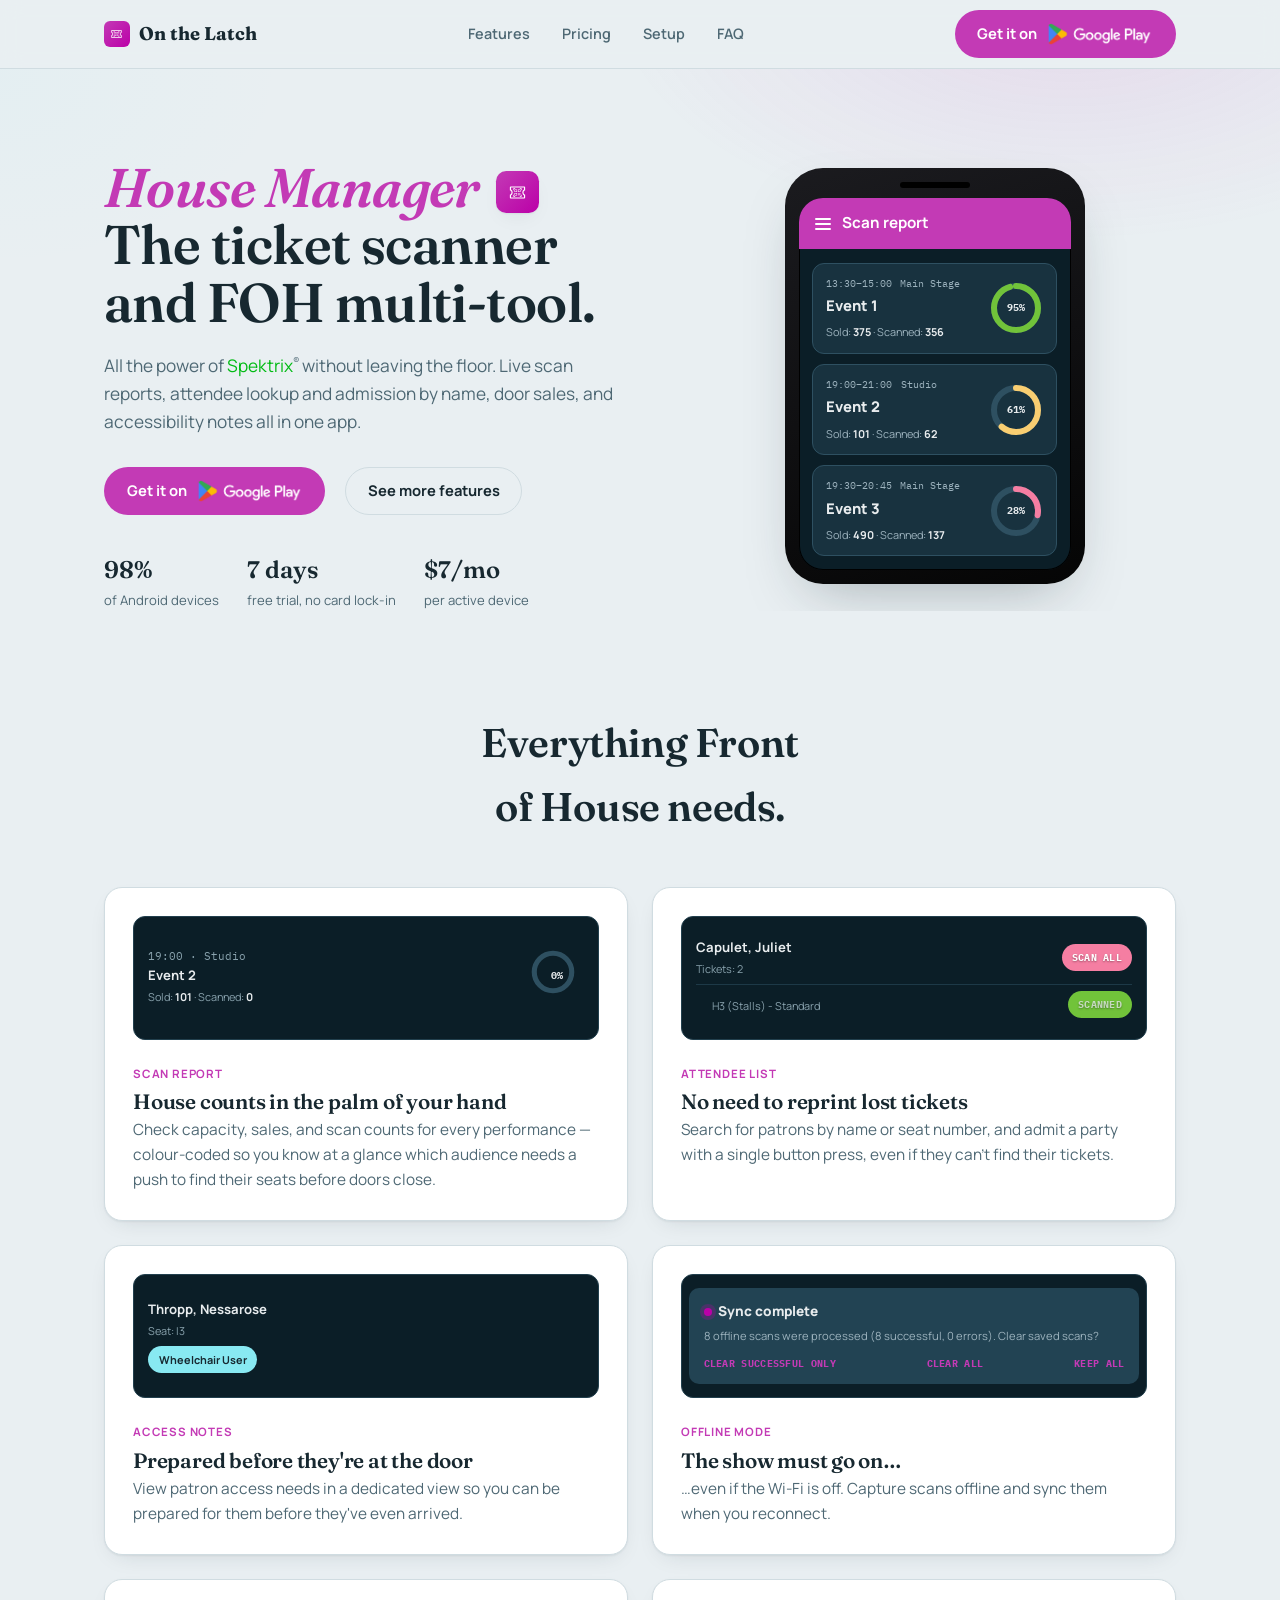
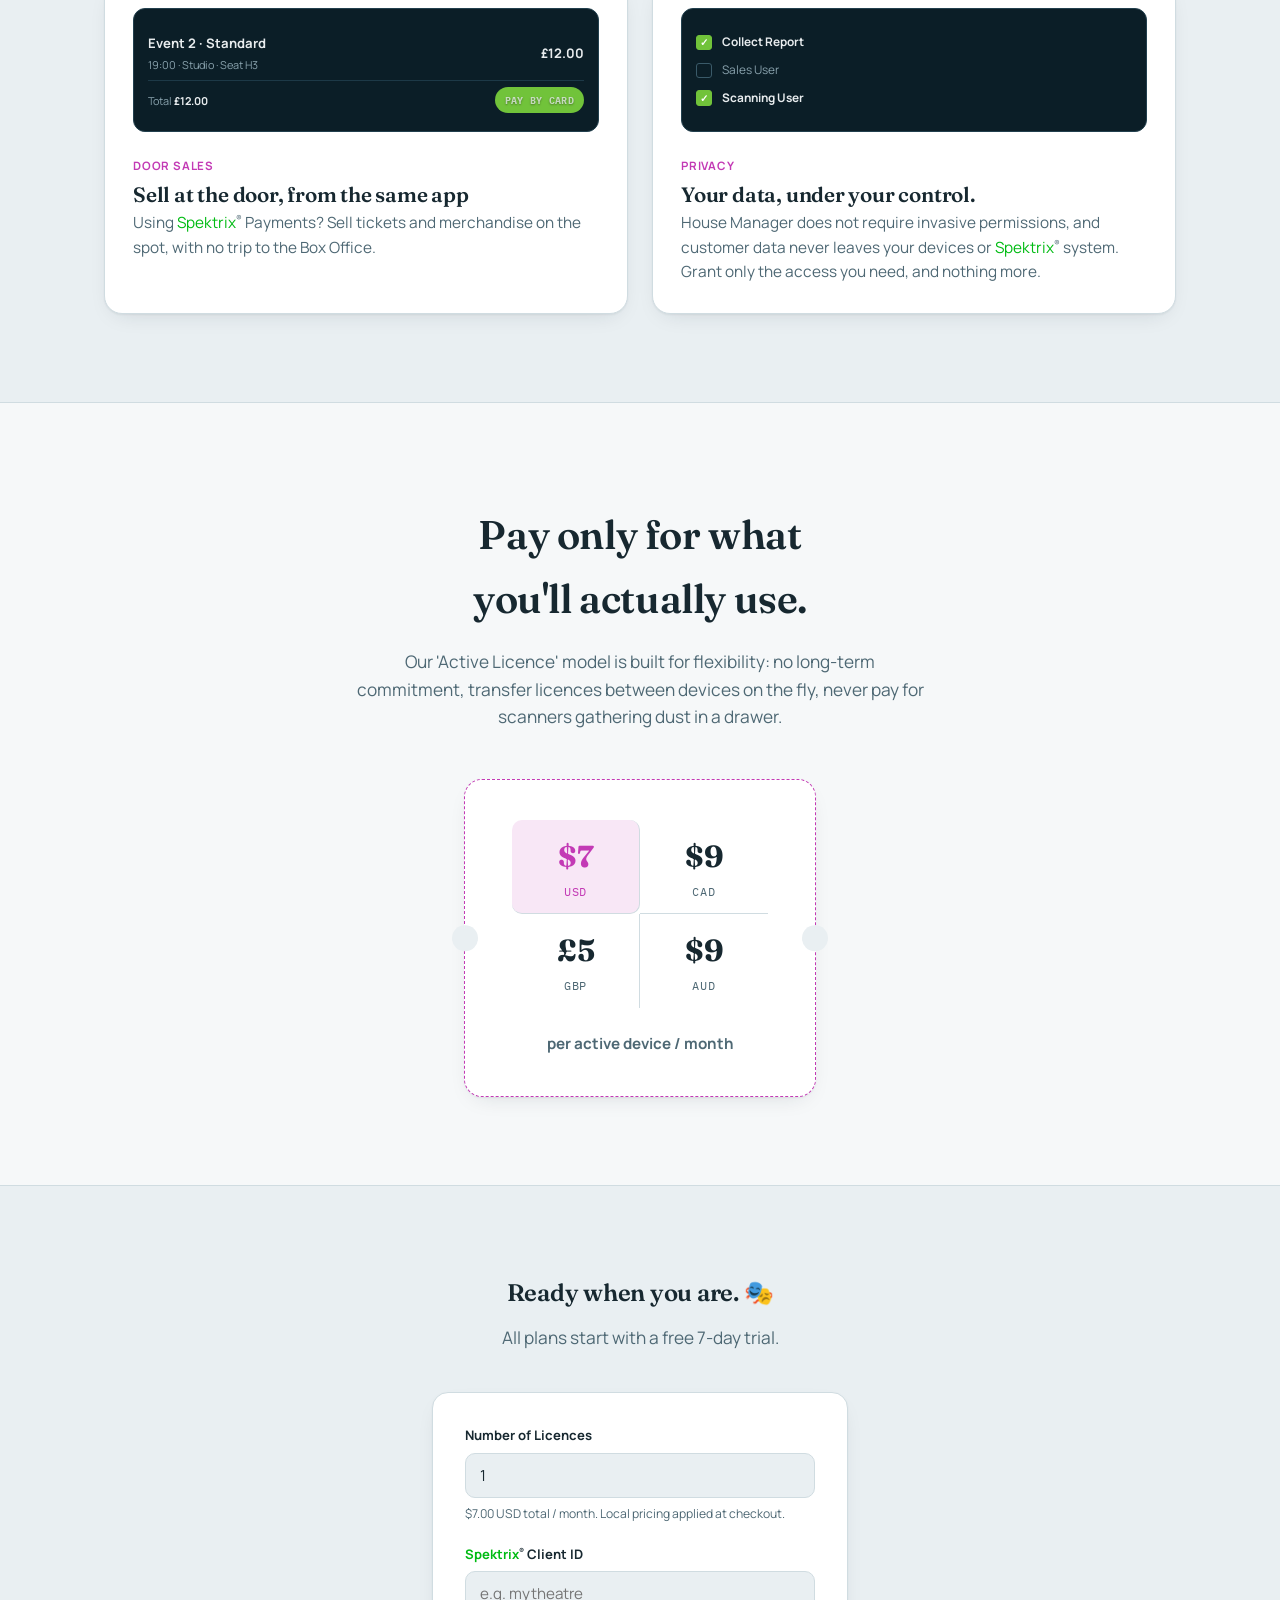
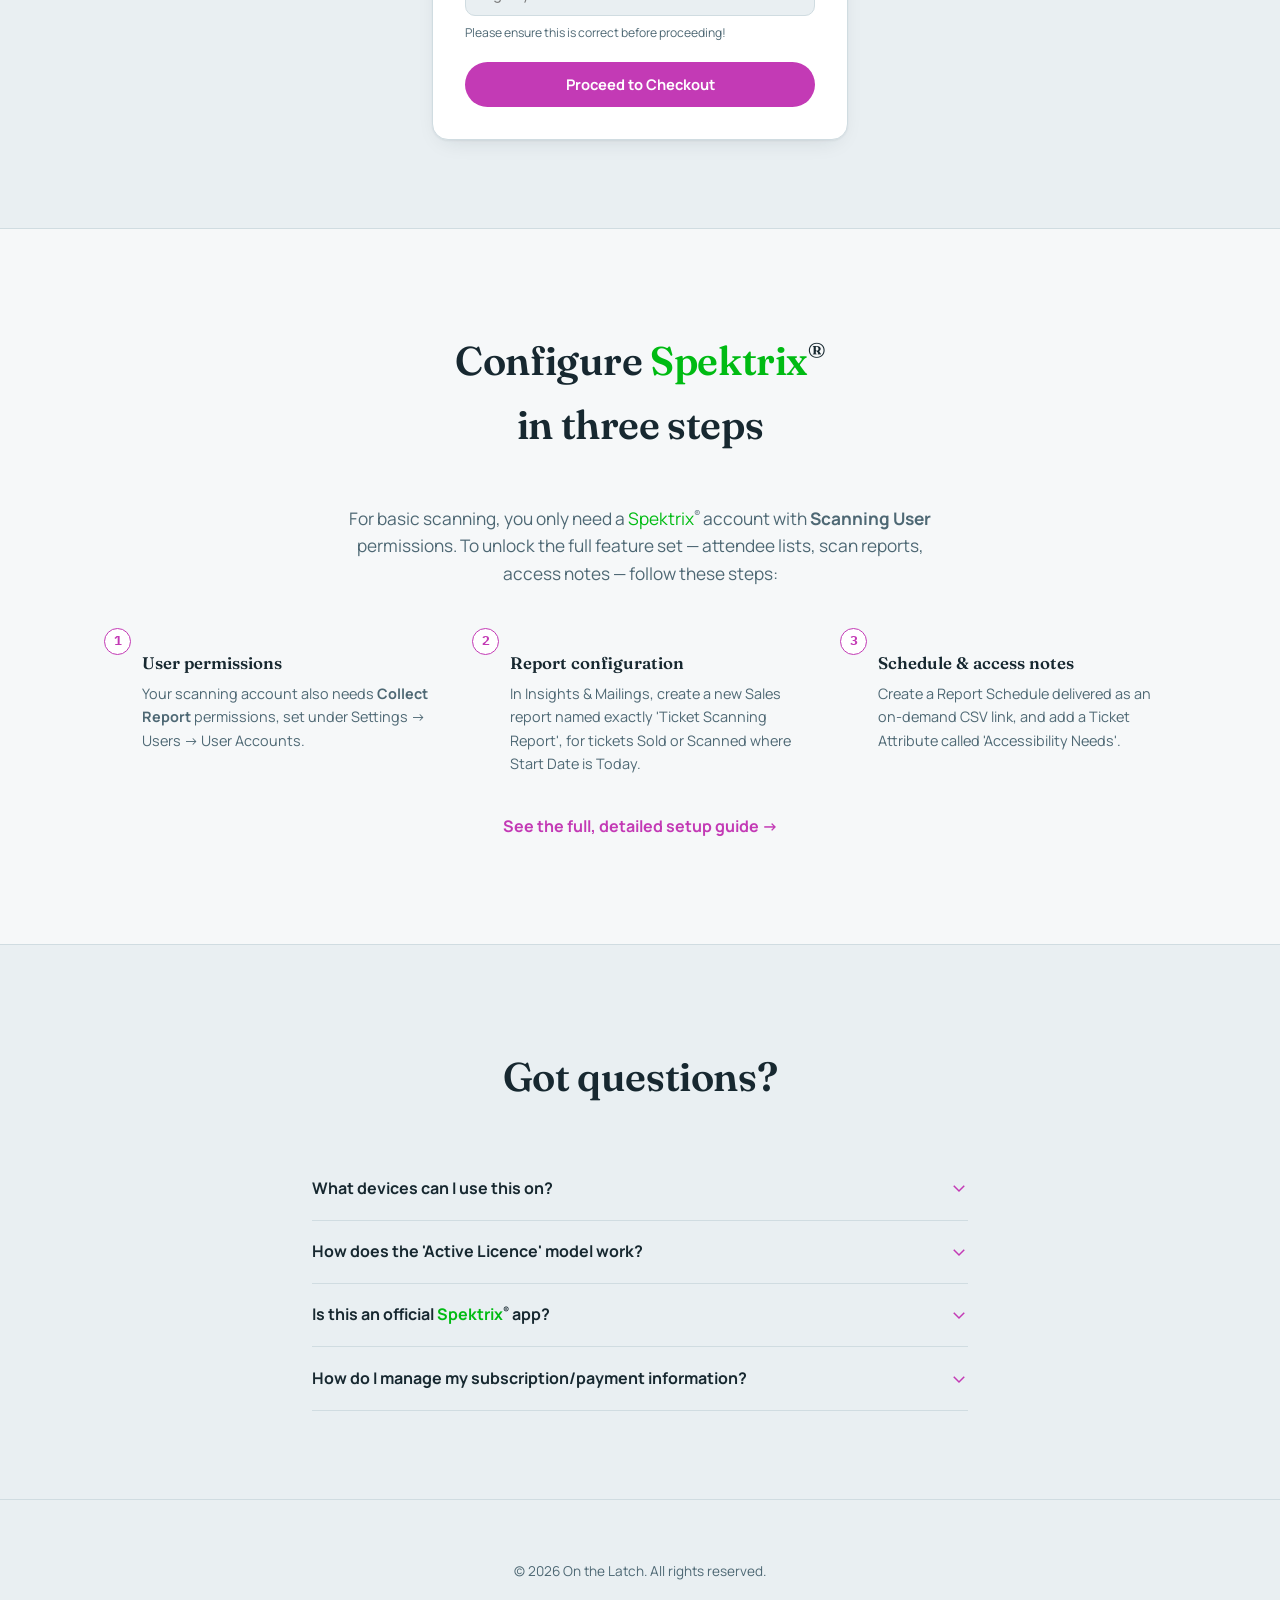
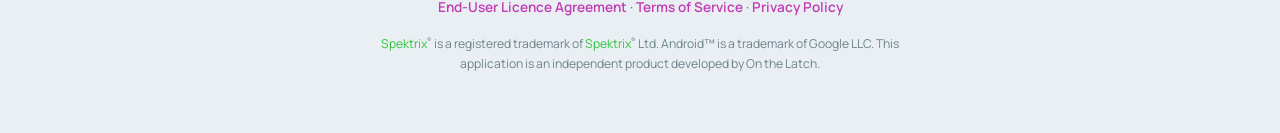
==== commit 91b55cc7: "Feature cards: compact, equal-height image panels so titles align Co-Authored-By: Claude Sonnet 5.5 " ====
--- a/index.html
+++ b/index.html
@@ -78,6 +78,9 @@
 
         /* mini UI illustrations — always rendered in the app's dark theme regardless of site theme */
         .mini{ background:#0B1E27; border:1px solid #22404E; border-radius:12px; padding:.9rem; font-family:var(--font-body); }
+        .feature-card .mini{ min-height:var(--mini-h); display:flex; flex-direction:column; justify-content:center; }
+        .feature-card{ --mini-h:7.75rem; }
+        .mini.mini-flush{ padding:.45rem; }
         .mini-row{ display:flex; align-items:center; justify-content:space-between; padding:.4rem 0; }
         .mini-row + .mini-row{ border-top:1px solid #1D3947; }
         .mini-name{ color:#E8ECEE; font-weight:700; font-size:.82rem; }
@@ -90,13 +93,14 @@
         .mini-check .box{ width:.95rem; height:.95rem; border-radius:3px; border:1.5px solid #3A5A69; flex:none; display:flex; align-items:center; justify-content:center; font-size:.65rem; line-height:1; color:#fff; }
         .mini-check.on{ color:#E8ECEE; font-weight:700; }
         .mini-check.on .box{ background:#71C33A; border-color:#71C33A; }
-        .chip-teal{ display:inline-block; background:#88E9F2; color:#172830; font-size:.68rem; font-weight:700; padding:.3rem .65rem; border-radius:999px; margin-top:.45rem; }
+        .chip-teal{ align-self:flex-start; display:inline-block; background:#88E9F2; color:#172830; font-size:.68rem; font-weight:700; padding:.3rem .65rem; border-radius:999px; margin-top:.45rem; }
         .mini-dialog{ background:#224353; border-radius:10px; padding:.8rem .9rem; }
         .mini-dialog .dtitle{ color:#E8ECEE; font-weight:800; font-size:.85rem; }
         .mini-dialog .dbody{ color:#9DB3BE; font-size:.7rem; margin-top:.35rem; line-height:1.45; }
         .mini-dialog .dactions{ display:flex; justify-content:flex-end; gap:1rem; margin-top:.7rem; }
         .mini-dialog .dactions span{ font-family:var(--font-mono); font-size:.62rem; font-weight:700; color:#C33AB5; letter-spacing:.03em; }
         .mini-dialog .dactions.row{ flex-wrap:wrap; justify-content:space-between; gap:.5rem .6rem; }
+        @media (max-width:480px){ .mini-dialog .dactions.row{ gap:.4rem; } .mini-dialog .dactions.row span{ font-size:.56rem; letter-spacing:0; } }
         .sync-dot{ width:.5rem; height:.5rem; border-radius:50%; background:#bb00a8; display:inline-block; margin-right:.4rem; box-shadow:0 0 0 4px rgba(187,0,168,.25); }
 
         /* ---------- Setup summary ---------- */
@@ -393,10 +397,6 @@
                         <div class="mini-sub" style="padding-left:1rem">H3 (Stalls) - Standard</div>
                         <span class="pill pill-green">SCANNED</span>
                     </div>
-                    <div class="mini-row">
-                        <div class="mini-sub" style="padding-left:1rem">H4 (Stalls) - 35 &amp; Under</div>
-                        <span class="pill pill-red">SCAN</span>
-                    </div>
                 </div>
                 <div>
                     <span class="feature-tag">Attendee list</span>
@@ -419,7 +419,7 @@
             </div>
 
             <div class="feature-card">
-                <div class="mini">
+                <div class="mini mini-flush">
                     <div class="mini-dialog">
                         <div class="dtitle"><span class="sync-dot"></span>Sync complete</div>
                         <div class="dbody">8 offline scans were processed (8 successful, 0 errors). Clear saved scans?</div>
@@ -436,15 +436,11 @@
             <div class="feature-card">
                 <div class="mini">
                     <div class="mini-row">
-                        <div><div class="mini-name">Event 2 · Adult</div><div class="mini-sub">19:00 · Studio · Seat H3</div></div>
+                        <div><div class="mini-name">Event 2 · Standard</div><div class="mini-sub">19:00 · Studio · Seat H3</div></div>
                         <div class="mini-name">£12.00</div>
                     </div>
-                    <div class="mini-row">
-                        <div><div class="mini-name">Programme</div><div class="mini-sub">Merchandise</div></div>
-                        <div class="mini-name">£3.00</div>
-                    </div>
                     <div class="mini-row" style="padding-bottom:0;">
-                        <div class="mini-sub">Total <b>£15.00</b></div>
+                        <div class="mini-sub">Total <b>£12.00</b></div>
                         <span class="pill pill-green">PAY BY CARD</span>
                     </div>
                 </div>
@@ -457,7 +453,6 @@
 
             <div class="feature-card">
                 <div class="mini">
-                    <div class="mini-name" style="margin-bottom:.35rem;">Roles</div>
                     <div class="mini-check on"><span class="box">&#10003;</span>Collect Report</div>
                     <div class="mini-check"><span class="box"></span>Sales User</div>
                     <div class="mini-check on"><span class="box">&#10003;</span>Scanning User</div>
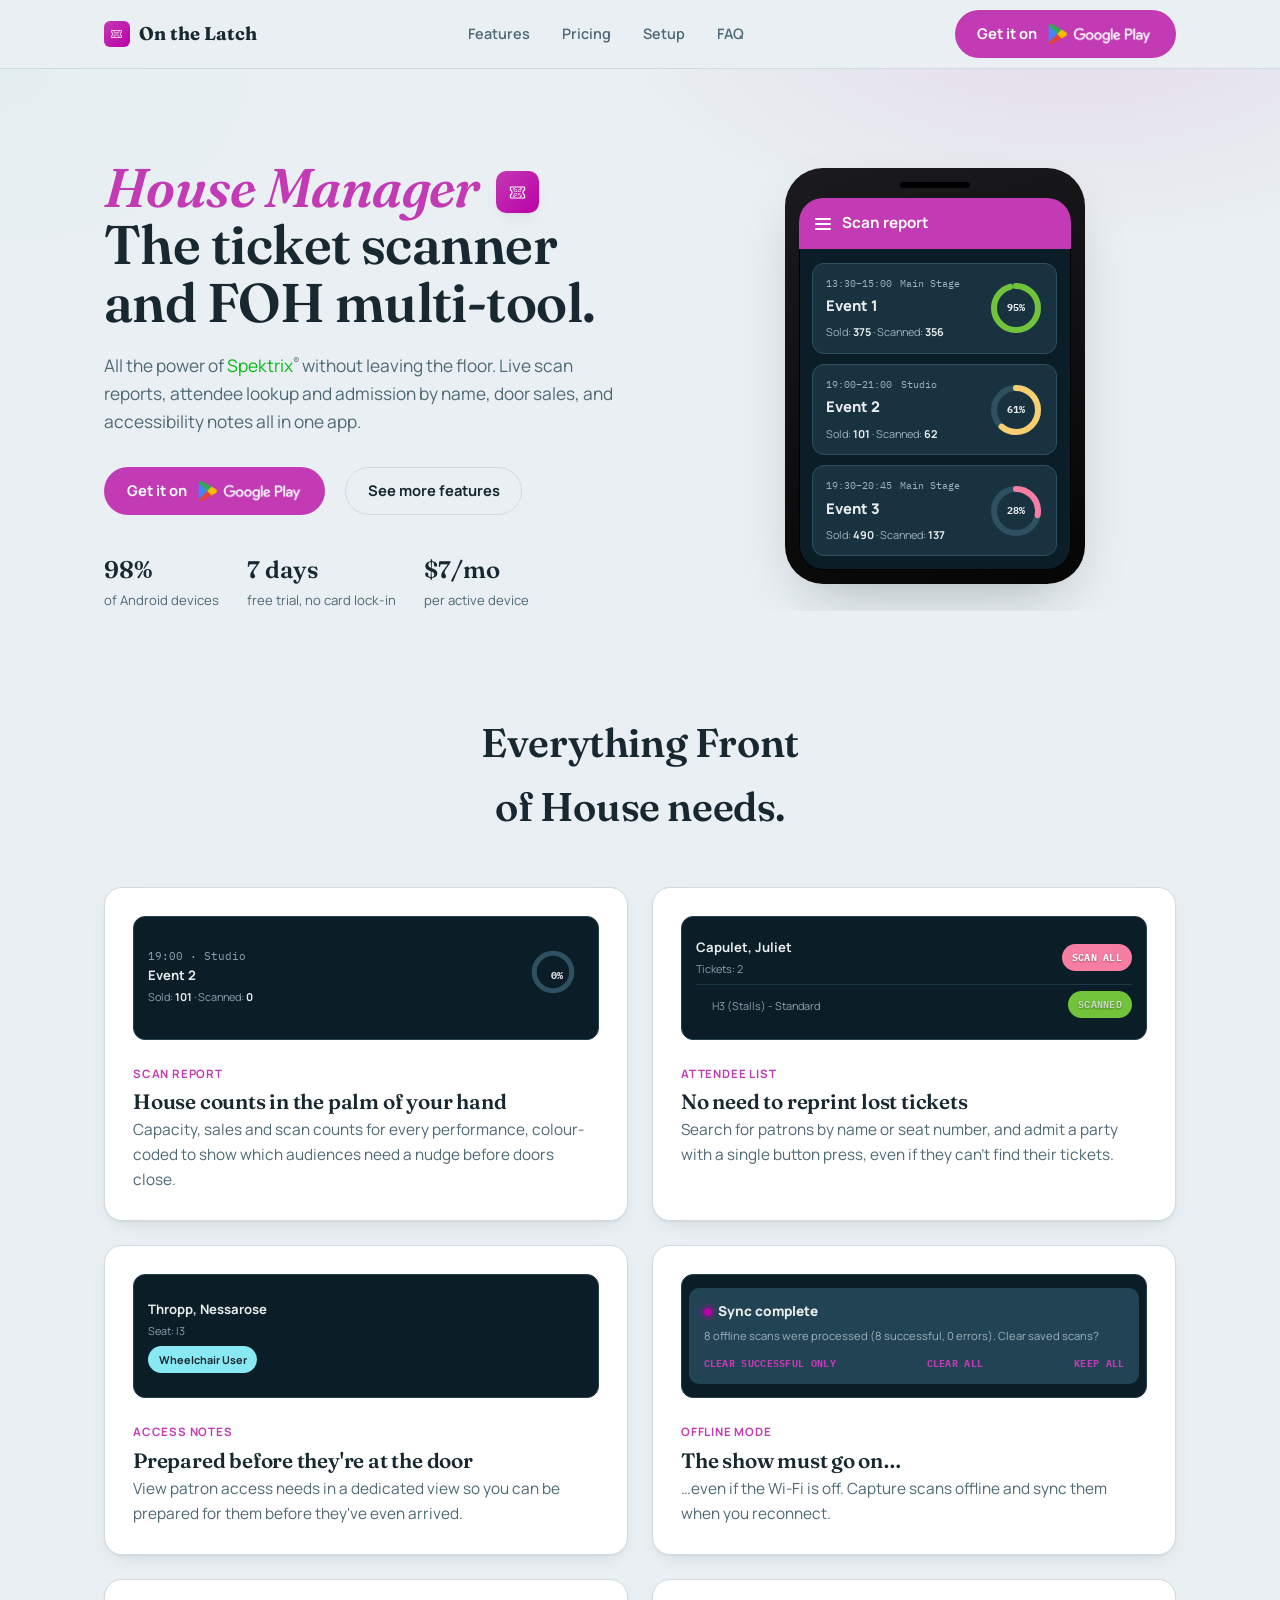
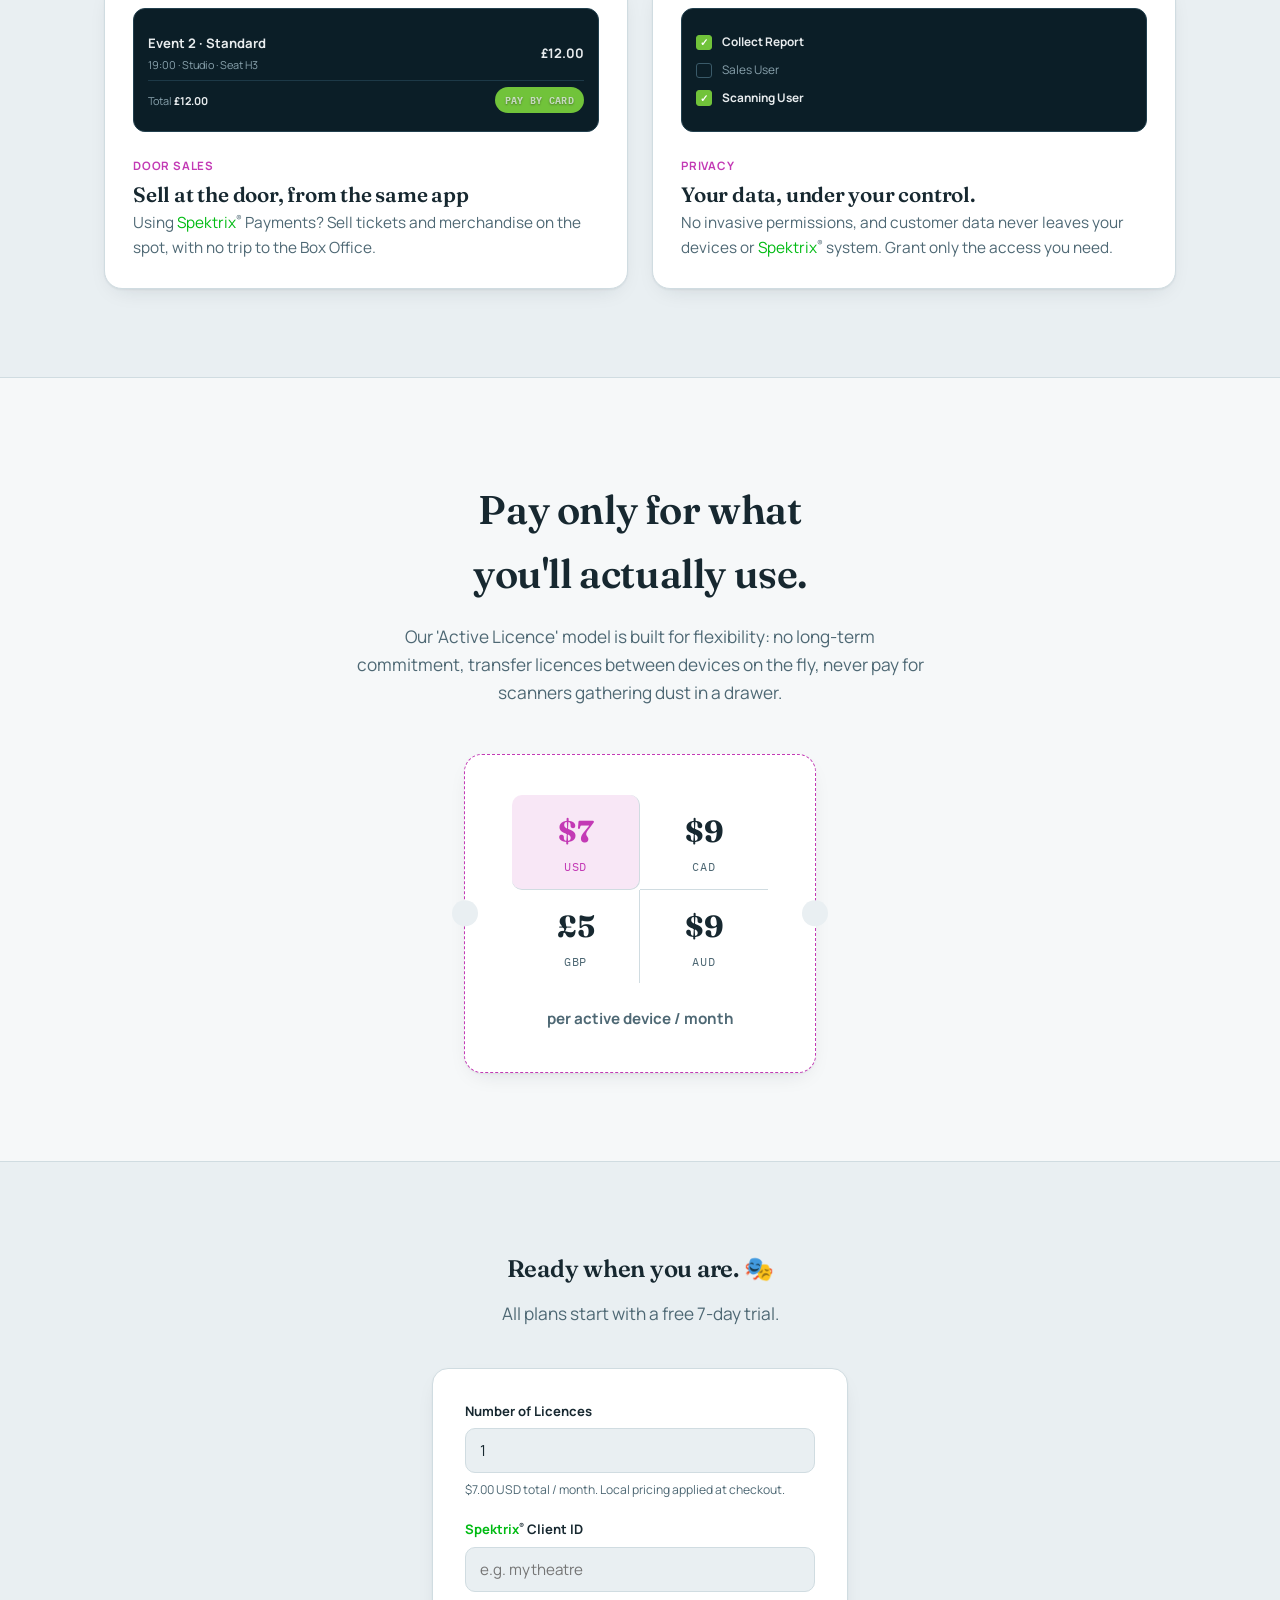
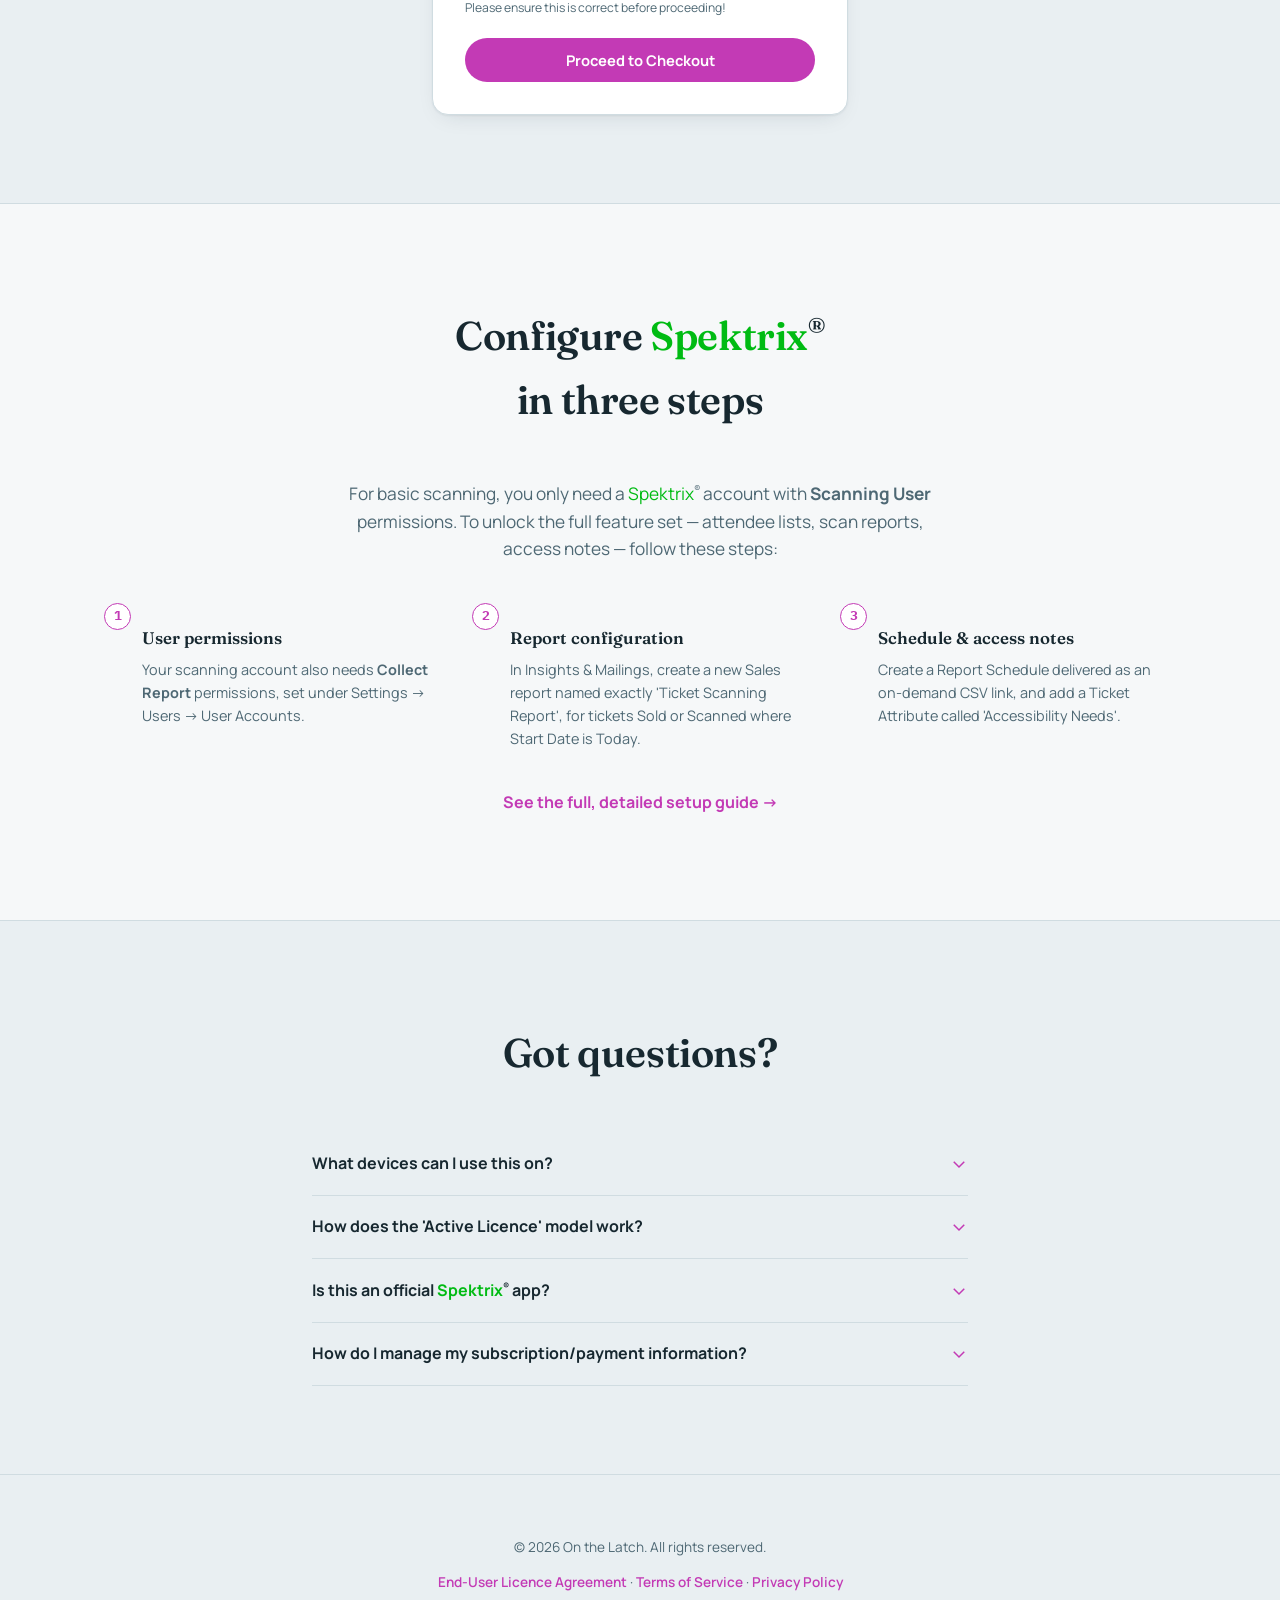
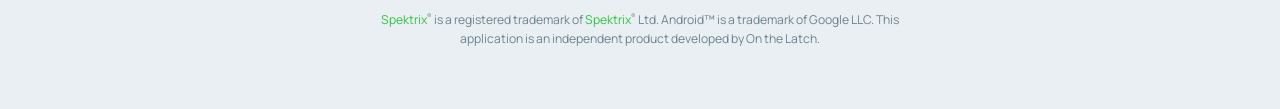
==== commit eaadfa3c: "Trim Scan report and Privacy blurbs to two lines Co-Authored-By: Claude Sonnet 5.5 <noreply@anthropi" ====
--- a/index.html
+++ b/index.html
@@ -383,7 +383,7 @@
                 <div>
                     <span class="feature-tag">Scan report</span>
                     <h3>House counts in the palm of your hand</h3>
-                    <p>Check capacity, sales, and scan counts for every performance — colour-coded so you know at a glance which audience needs a push to find their seats before doors close.</p>
+                    <p>Capacity, sales and scan counts for every performance, colour-coded to show which audiences need a nudge before doors close.</p>
                 </div>
             </div>
 
@@ -460,7 +460,7 @@
                 <div>
                     <span class="feature-tag">Privacy</span>
                     <h3>Your data, under your control.</h3>
-                    <p>House Manager does not require invasive permissions, and customer data never leaves your devices or <span class="spektrix-brand">Spektrix</span><span class="sup-tm">®</span> system. Grant only the access you need, and nothing more.</p>
+                    <p>No invasive permissions, and customer data never leaves your devices or <span class="spektrix-brand">Spektrix</span><span class="sup-tm">®</span> system. Grant only the access you need.</p>
                 </div>
             </div>
         </div>
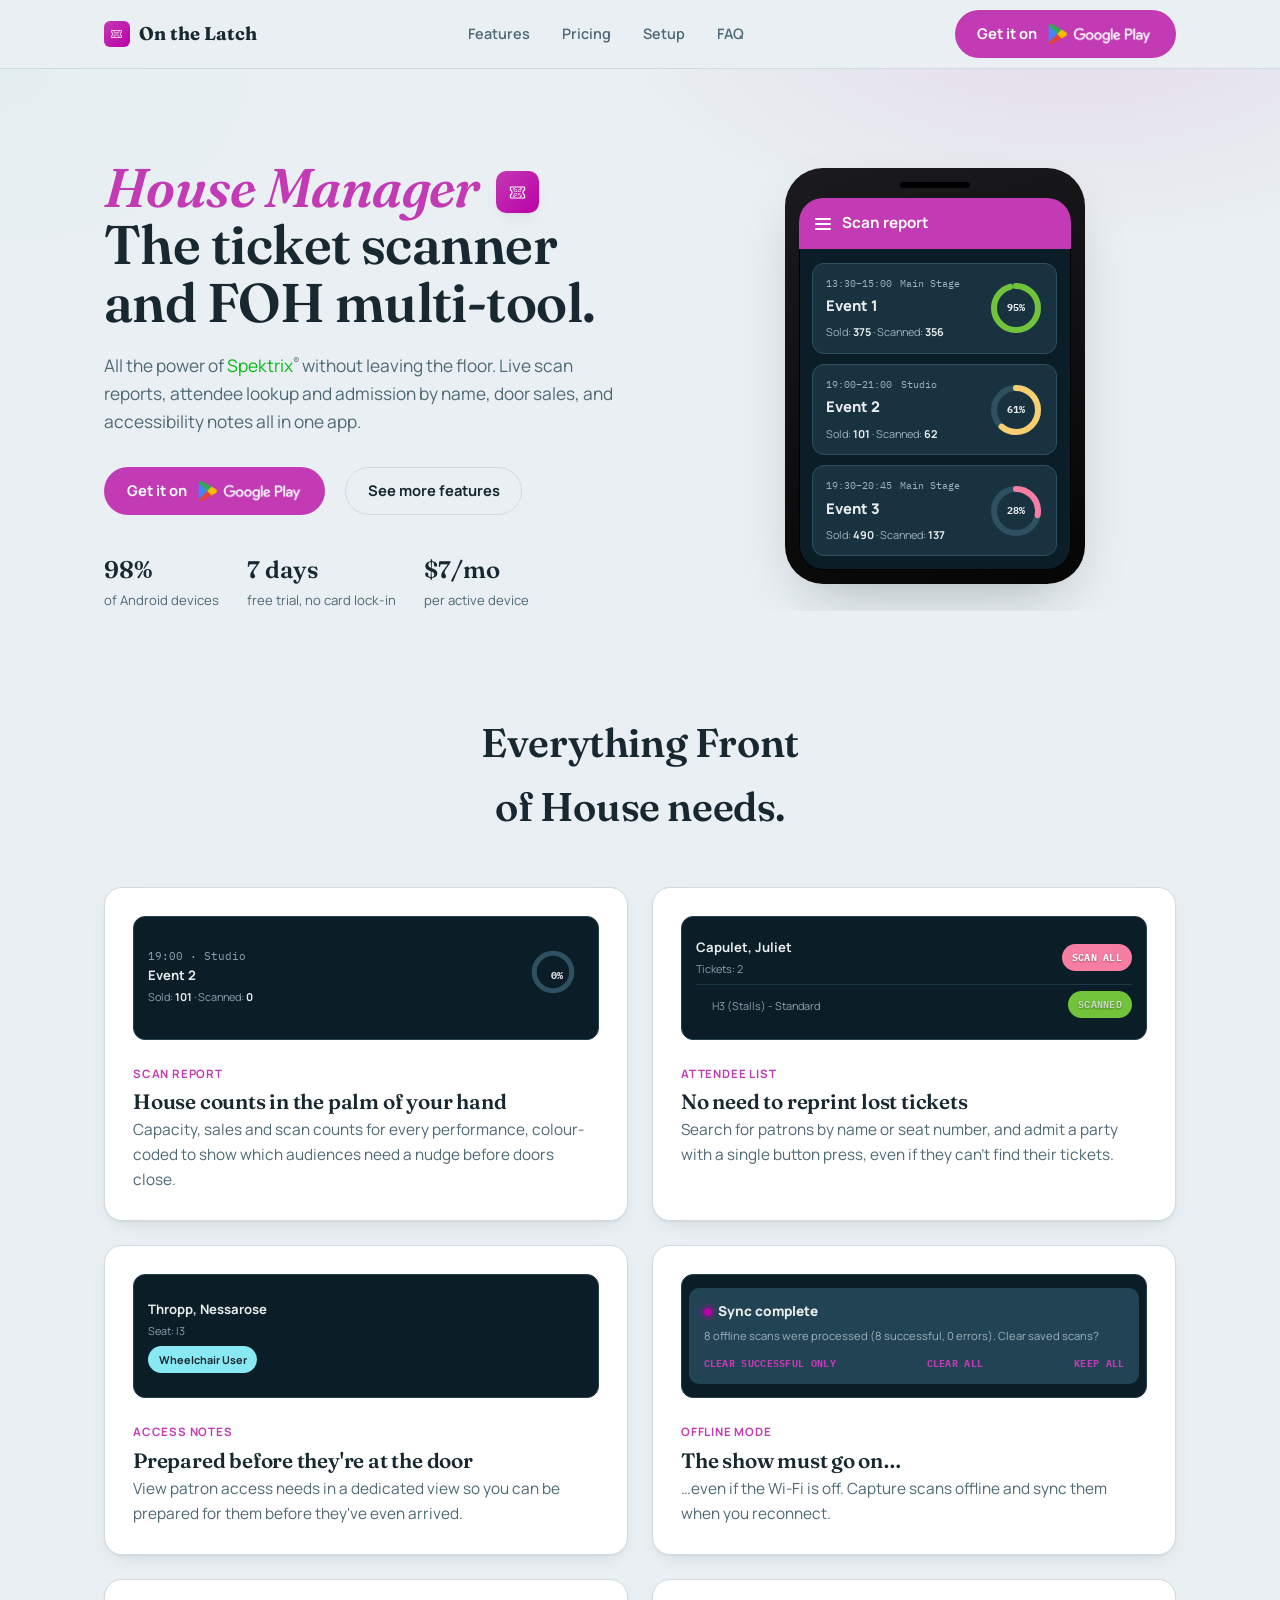
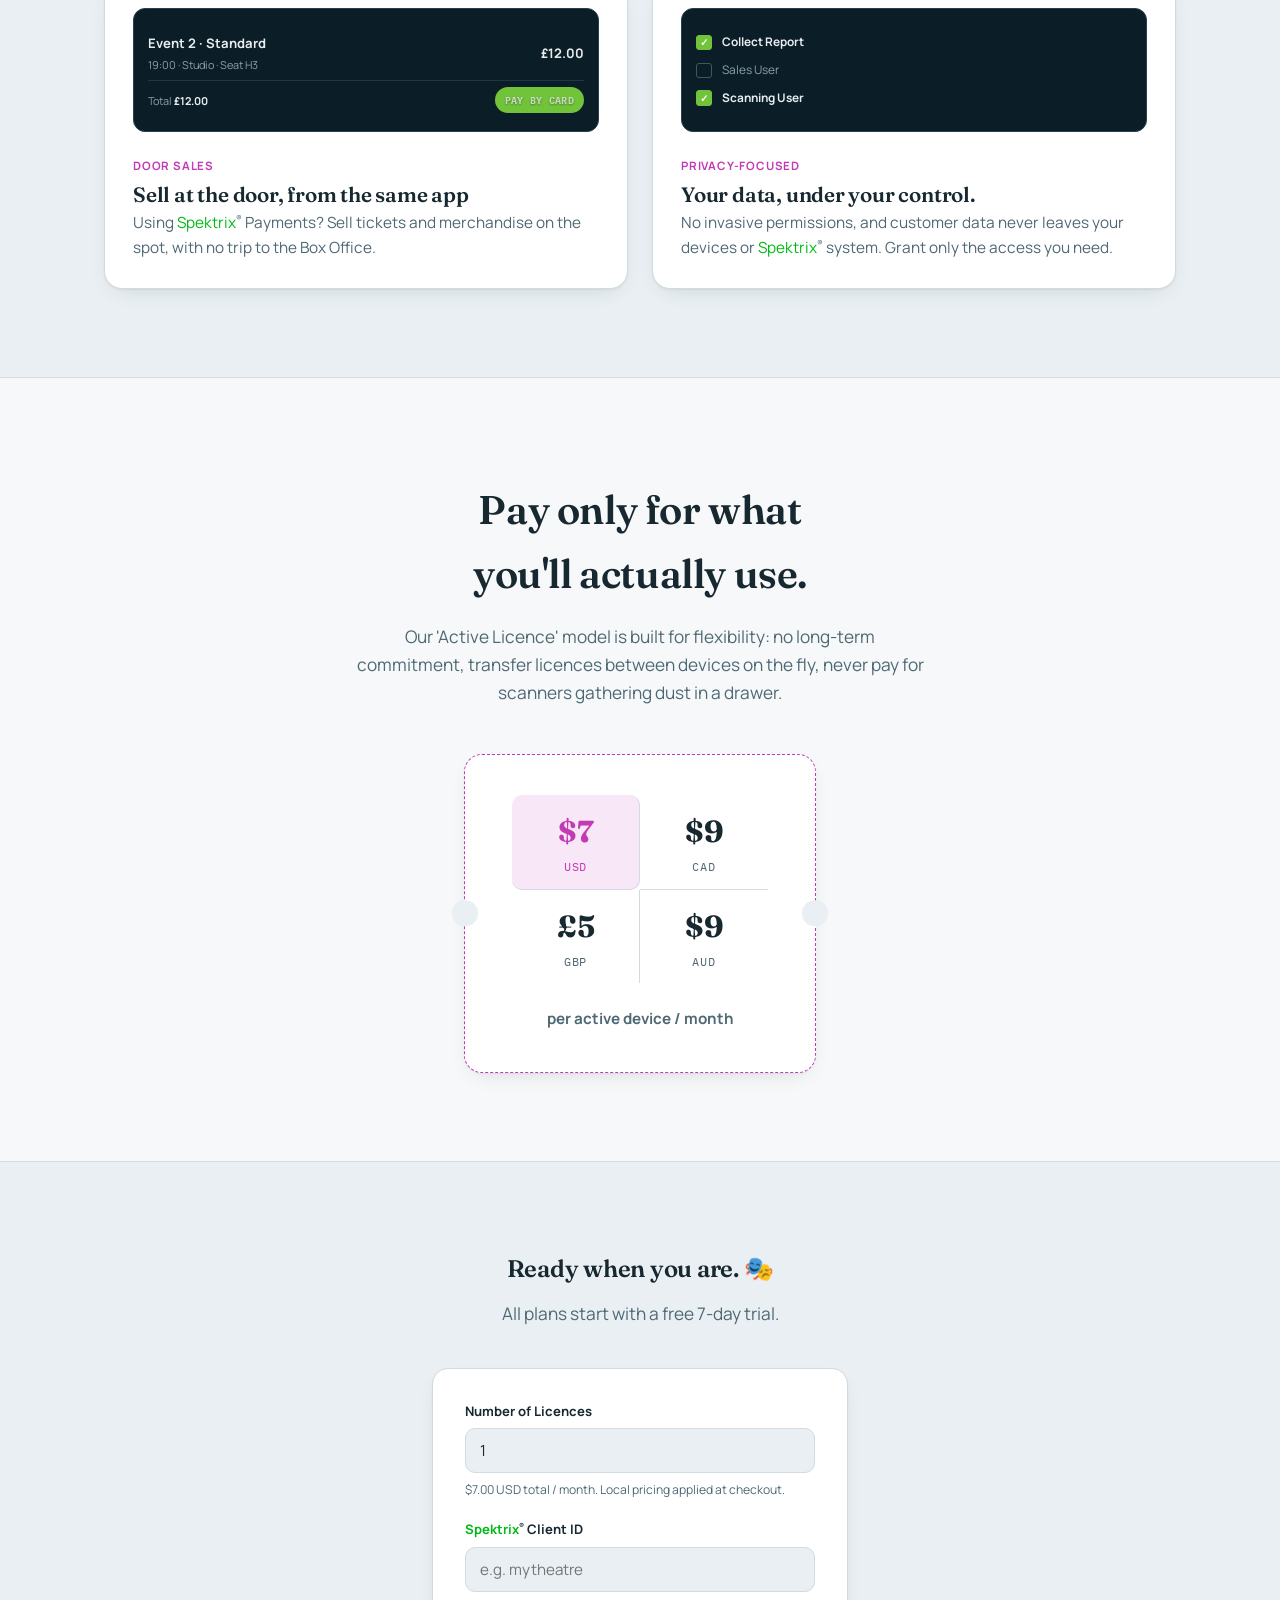
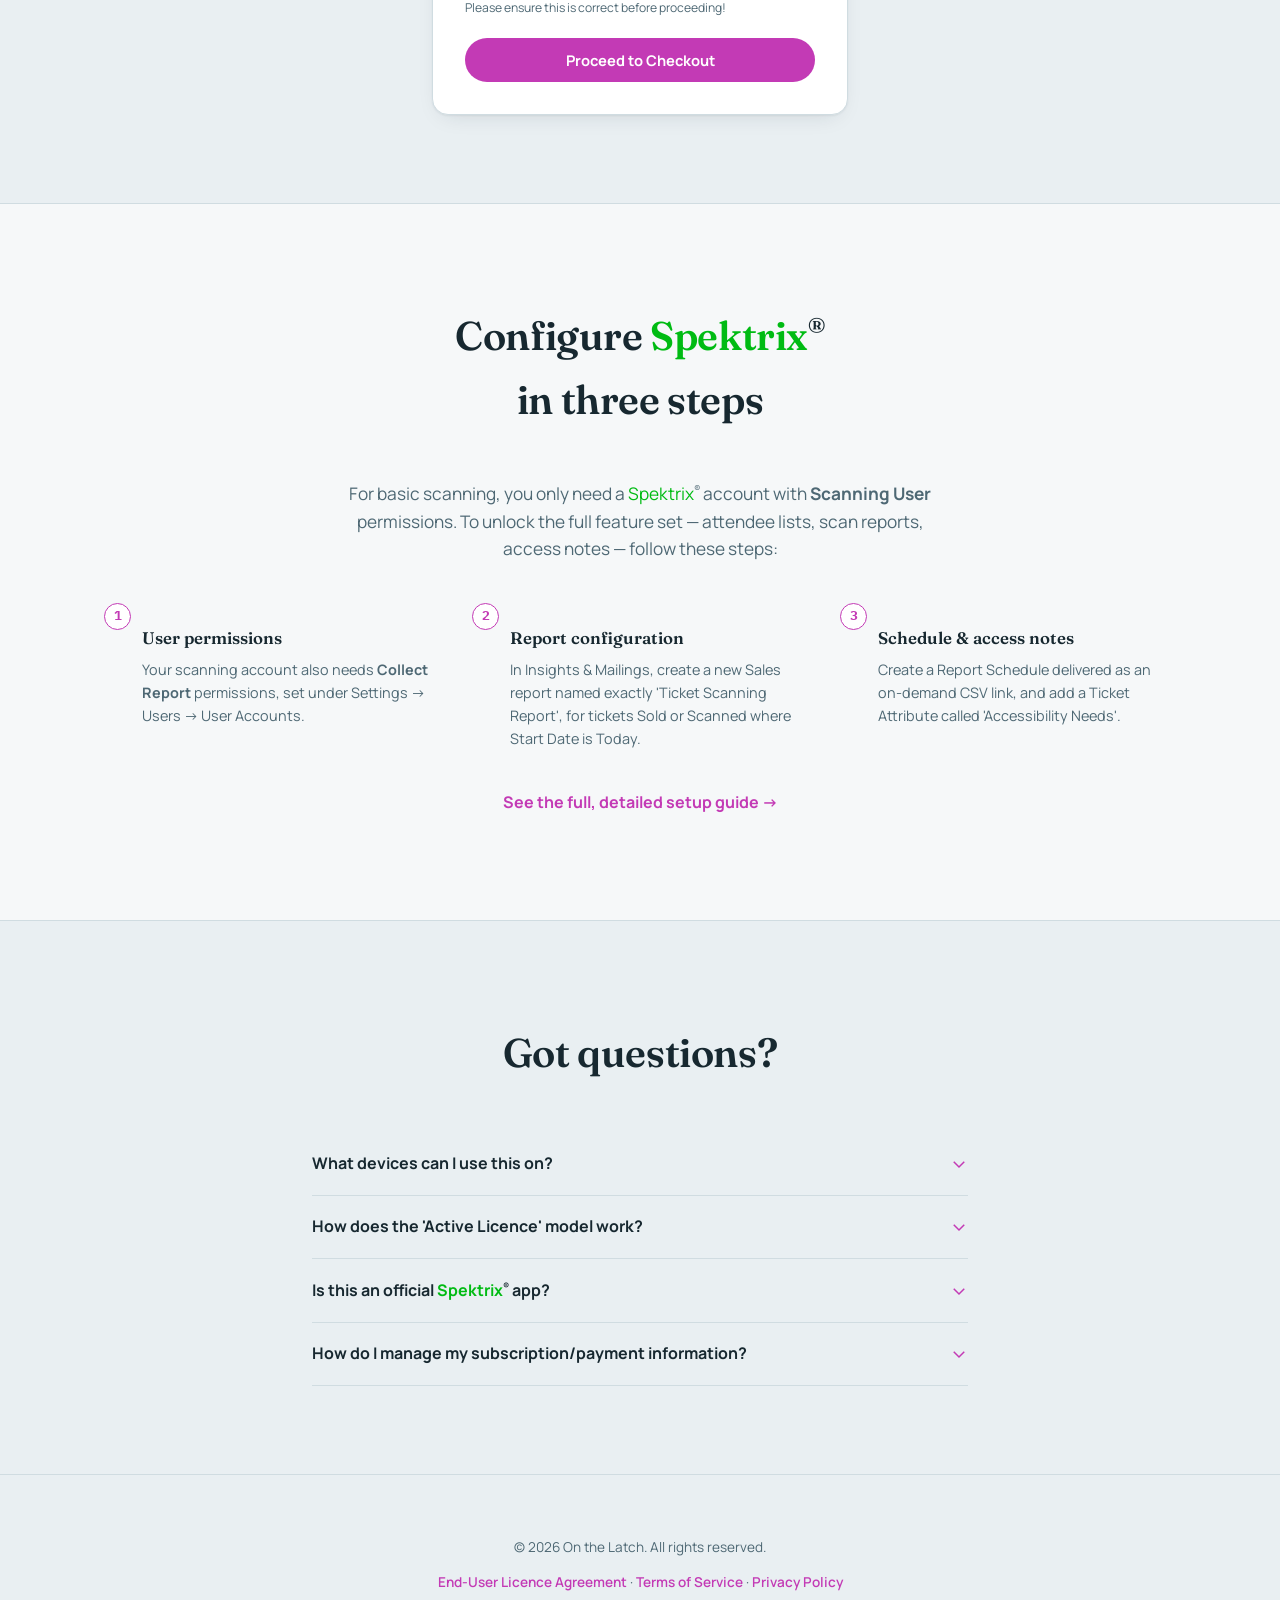
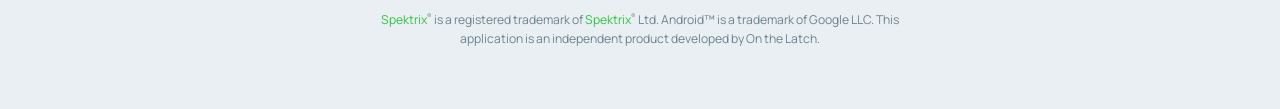
==== commit 97c314d0: "Privacy card tag: 'Privacy-focused' Co-Authored-By: Claude Sonnet 5.5 <noreply@anthropic.com> Claude" ====
--- a/index.html
+++ b/index.html
@@ -458,7 +458,7 @@
                     <div class="mini-check on"><span class="box">&#10003;</span>Scanning User</div>
                 </div>
                 <div>
-                    <span class="feature-tag">Privacy</span>
+                    <span class="feature-tag">Privacy-focused</span>
                     <h3>Your data, under your control.</h3>
                     <p>No invasive permissions, and customer data never leaves your devices or <span class="spektrix-brand">Spektrix</span><span class="sup-tm">®</span> system. Grant only the access you need.</p>
                 </div>
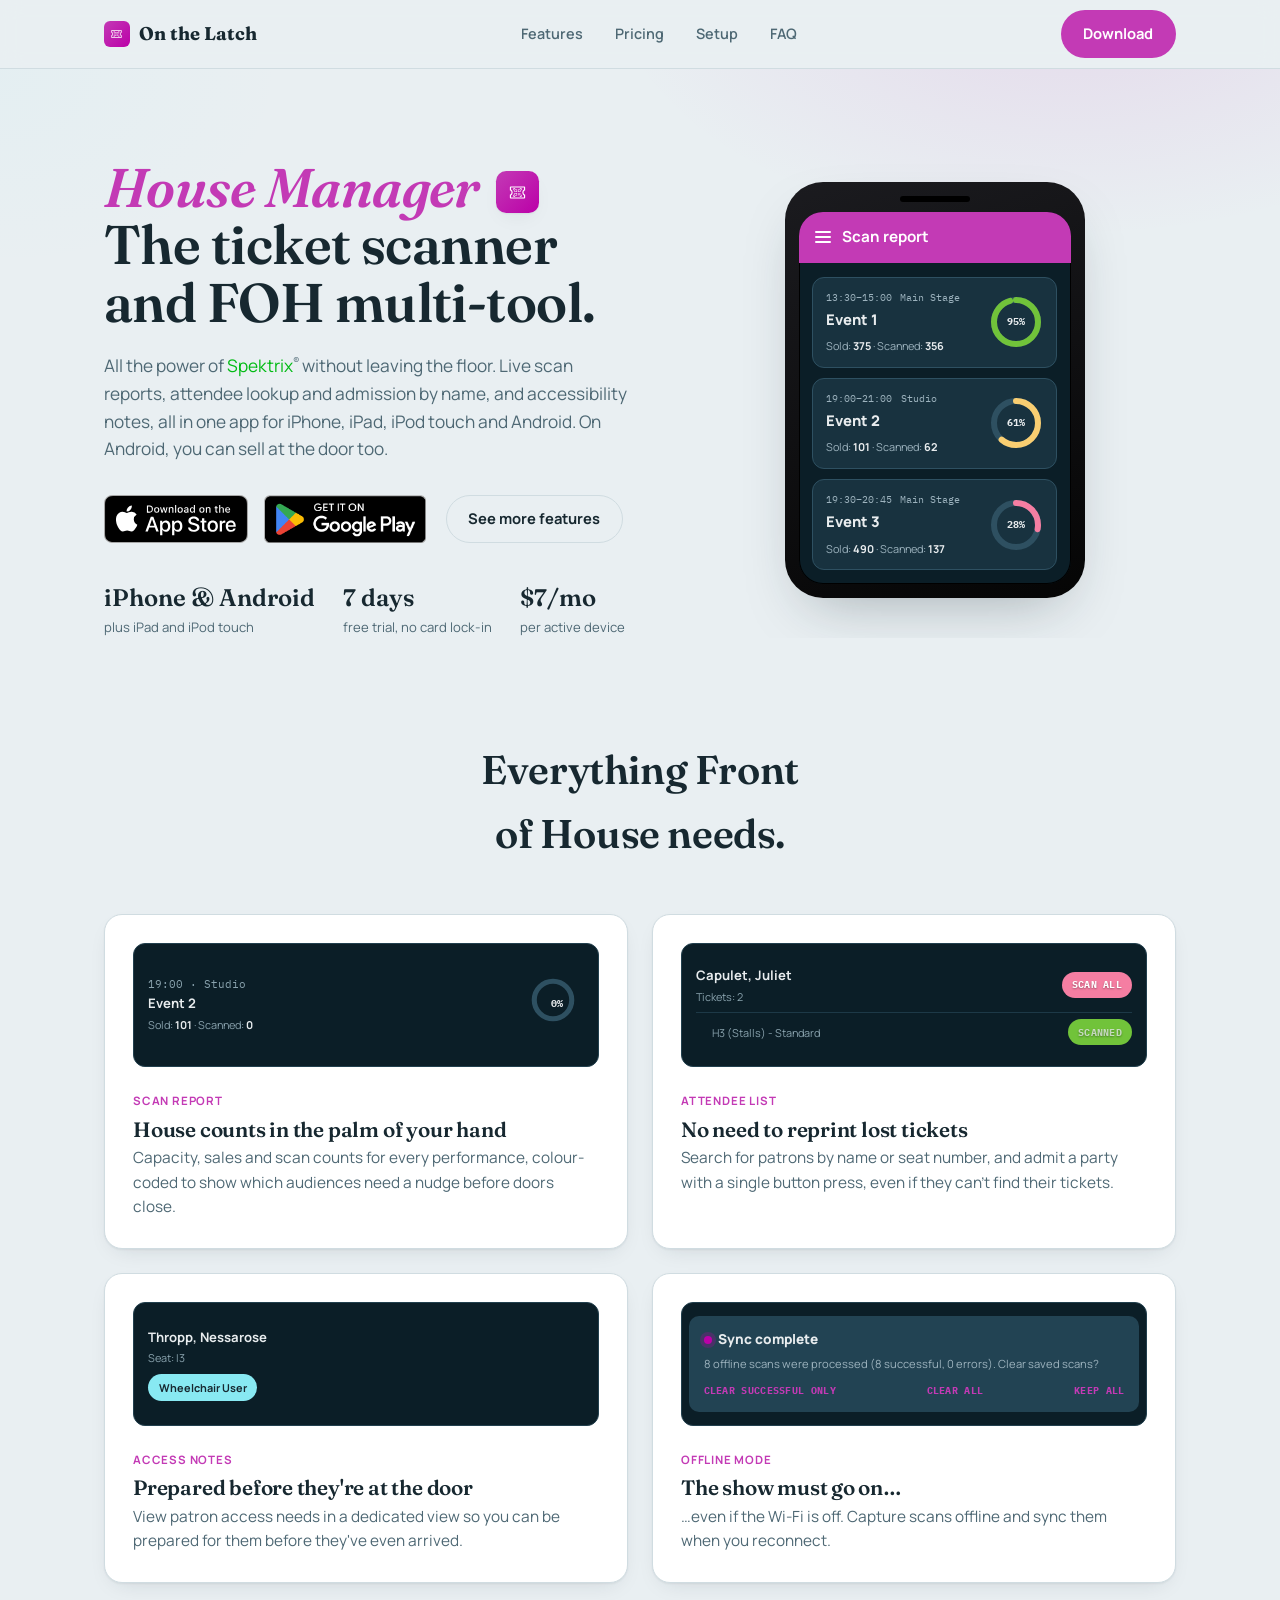
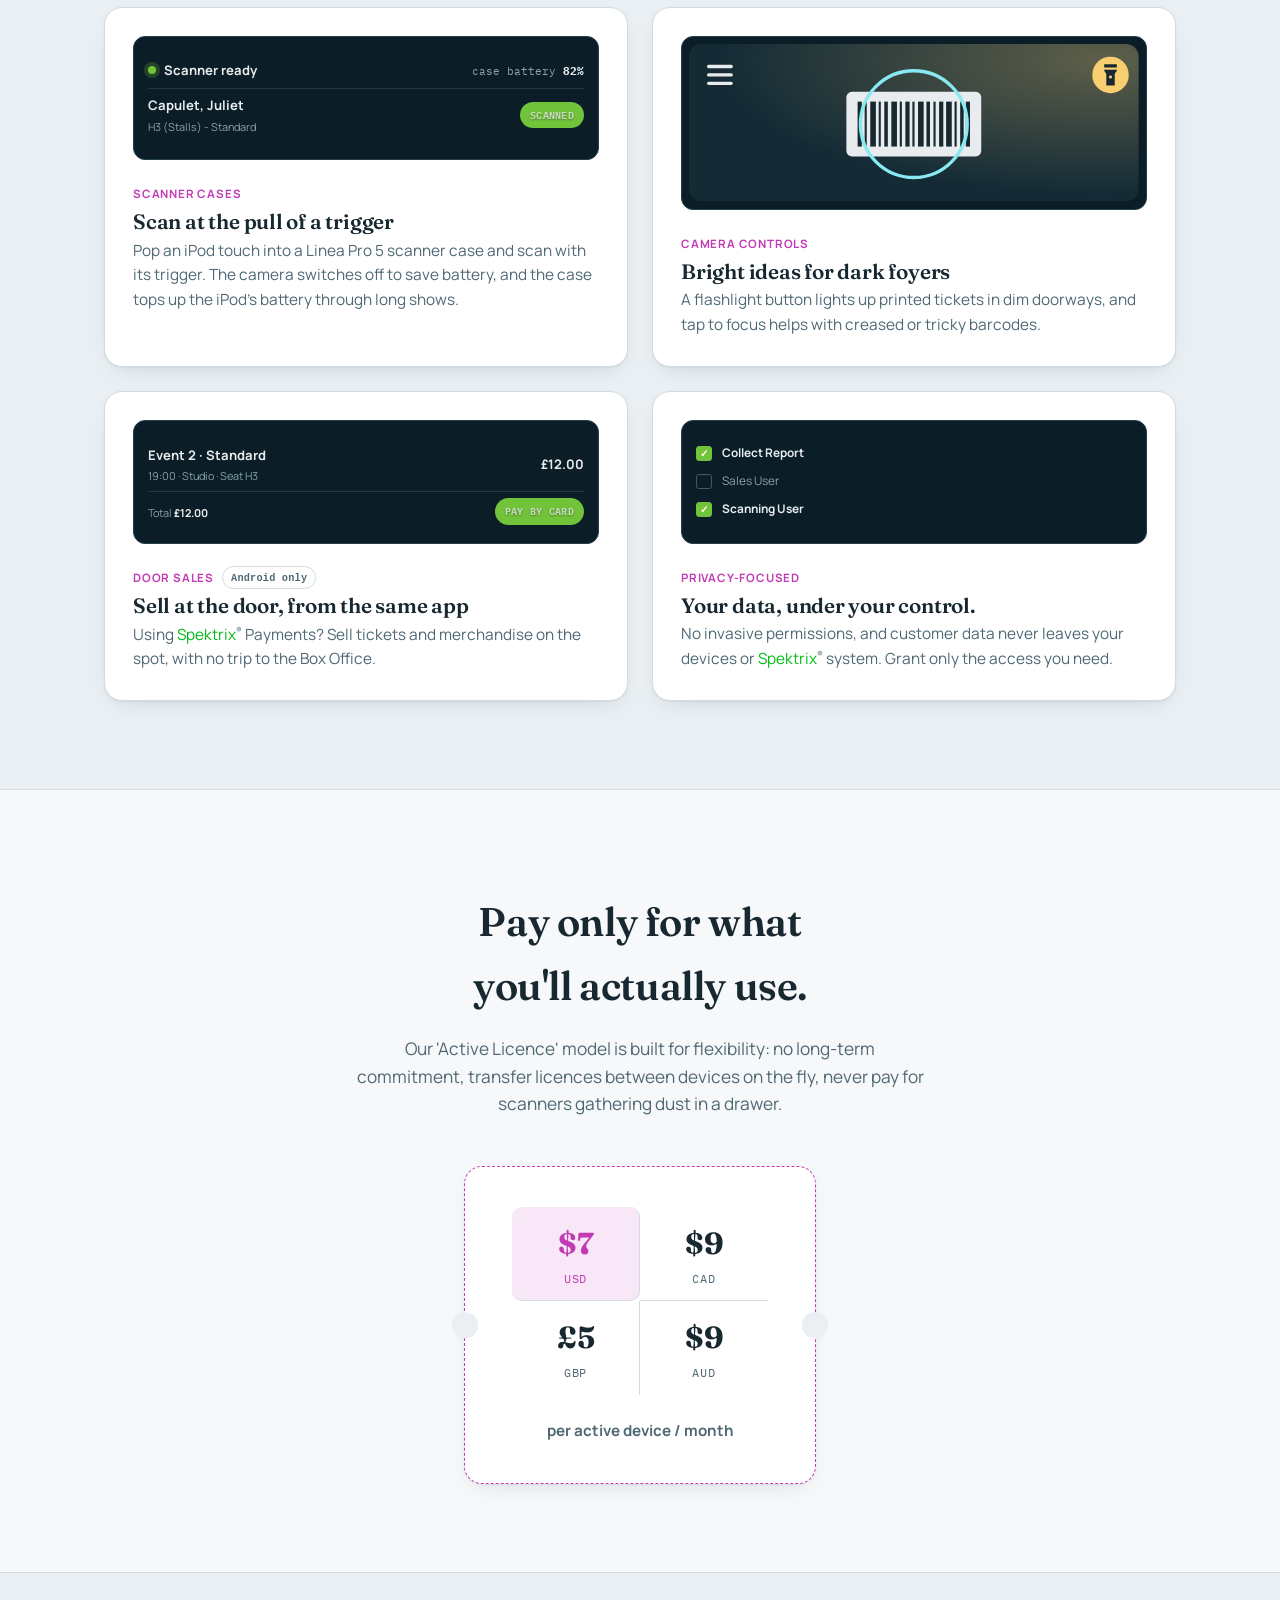
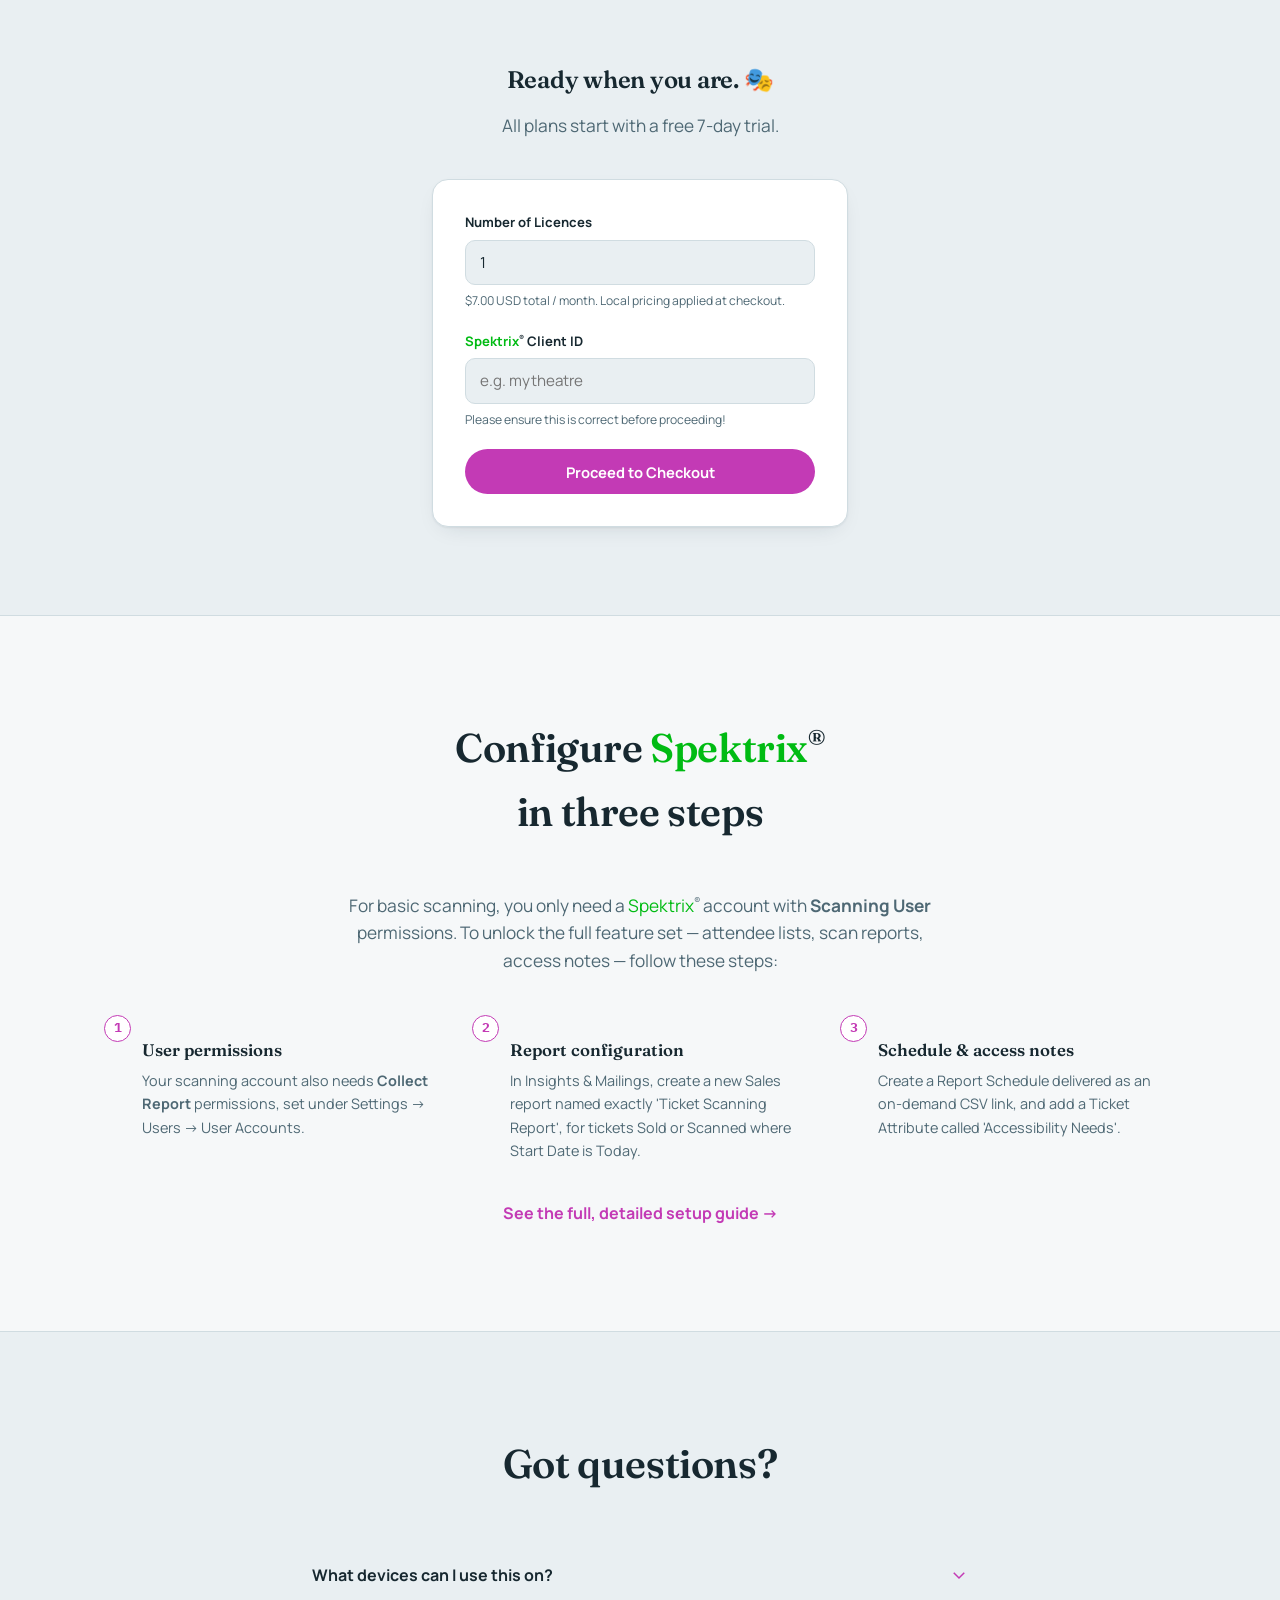
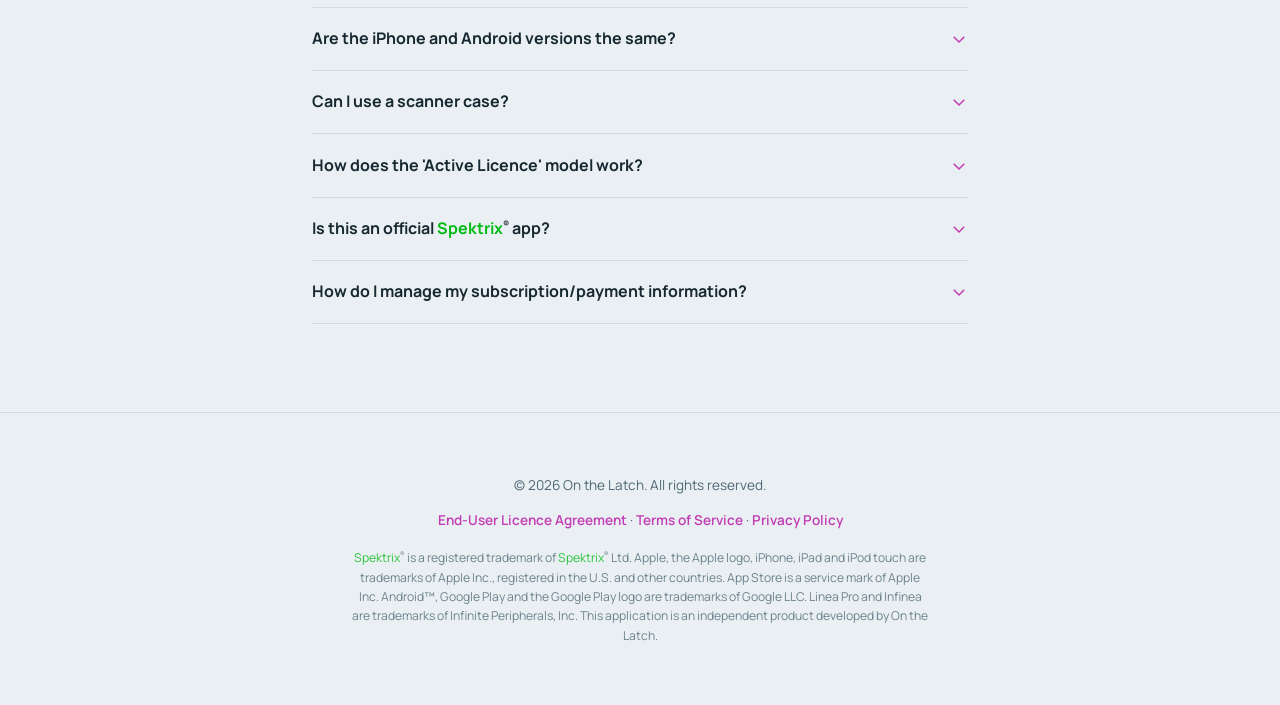
==== commit 3d876b58: "App Store badge, iPhone/iPad/iPod touch copy, scanner cases and camera controls - Hero: Apple's blac" ====
--- a/index.html
+++ b/index.html
@@ -2,9 +2,10 @@
 <html lang="en">
 <head>
     <meta charset="UTF-8">
+    <meta name="apple-itunes-app" content="app-id=6832857084">
     <meta name="viewport" content="width=device-width, initial-scale=1.0">
     <title>House Manager - the Spektrix®-Compatible FOH App</title>
-    <meta name="description" content="A fast, affordable Spektrix®-compatible ticket scanner for Android. Scan reports, attendee lookup, access notes, and offline scanning that syncs when you're back online.">
+    <meta name="description" content="A fast, affordable Spektrix®-compatible ticket scanner for iPhone, iPad, iPod touch and Android. Scan reports, attendee lookup, access notes, and offline scanning that syncs when you're back online.">
 
     <link rel="icon" type="image/svg+xml" href="favicon.svg">
 
@@ -101,6 +102,8 @@
         .mini-dialog .dactions span{ font-family:var(--font-mono); font-size:.62rem; font-weight:700; color:#C33AB5; letter-spacing:.03em; }
         .mini-dialog .dactions.row{ flex-wrap:wrap; justify-content:space-between; gap:.5rem .6rem; }
         @media (max-width:480px){ .mini-dialog .dactions.row{ gap:.4rem; } .mini-dialog .dactions.row span{ font-size:.56rem; letter-spacing:0; } }
+        .case-dot{ width:.5rem; height:.5rem; border-radius:50%; background:#71C33A; display:inline-block; margin-right:.45rem; box-shadow:0 0 0 4px rgba(113,195,58,.22); vertical-align:.08em; }
+        .viewfinder{ display:block; width:100%; height:100%; min-height:calc(var(--mini-h) - .9rem); }
         .sync-dot{ width:.5rem; height:.5rem; border-radius:50%; background:#bb00a8; display:inline-block; margin-right:.4rem; box-shadow:0 0 0 4px rgba(187,0,168,.25); }
 
         /* ---------- Setup summary ---------- */
@@ -216,10 +219,24 @@
             const clientIdInput = document.getElementById('client-id-input');
             const errorMsg = document.getElementById('validation-error');
 
+            // The app removes spaces and lower-cases the client ID typed at
+            // activation, then must match it to the licence. Clean it the same
+            // way here, as it's typed, so the licence holds what the app checks.
+            const cleanClientId = (text) => text.replace(/\s+/g, '').toLowerCase();
+            if (clientIdInput) {
+                clientIdInput.addEventListener('input', () => {
+                    const cleaned = cleanClientId(clientIdInput.value);
+                    if (cleaned === clientIdInput.value) return;
+                    const caret = cleanClientId(clientIdInput.value.slice(0, clientIdInput.selectionStart)).length;
+                    clientIdInput.value = cleaned;
+                    clientIdInput.setSelectionRange(caret, caret);
+                });
+            }
+
             if (purchaseButton) {
                 purchaseButton.addEventListener('click', () => {
                     const quantity = parseInt(quantityInput.value) || 1;
-                    const clientId = clientIdInput.value.trim();
+                    const clientId = cleanClientId(clientIdInput.value);
 
                     if (quantity < 1 || !clientId) {
                         errorMsg.classList.remove('hidden');
@@ -272,13 +289,13 @@
             <a href="#setup">Setup</a>
             <a href="#faq">FAQ</a>
         </div>
-        <a class="btn btn-filled nav-cta" href="https://play.google.com/store/apps/details?id=com.onthelatch.ticketscanner" target="_blank" rel="noopener">Get it on <img src="lockup_Google_Play_RGB_color_reverse_horizontal_3657x745px.png" alt="Google Play" class="play-lockup"></a>
+        <a class="btn btn-filled nav-cta" href="#download">Download</a>
         <button class="nav-toggle" id="nav-toggle" aria-label="Toggle menu">
             <svg width="24" height="24" viewBox="0 0 24 24" fill="none" stroke="currentColor" stroke-width="2"><path stroke-linecap="round" stroke-linejoin="round" d="M4 6h16M4 12h16m-7 6h7"/></svg>
         </button>
     </div>
     <div class="nav-mobile" id="nav-mobile">
-        <a href="https://play.google.com/store/apps/details?id=com.onthelatch.ticketscanner" target="_blank" rel="noopener">Download</a>
+        <a href="#download">Download</a>
         <a href="#features">Features</a>
         <a href="#pricing">Pricing</a>
         <a href="#setup">Setup</a>
@@ -290,13 +307,16 @@
     <div class="wrap">
         <div>
             <h1><em>House Manager</em><span class="hero-mark"><img src="app icon.svg" alt=""></span><br>The ticket scanner and FOH multi&#8209;tool.</h1>
-            <p class="lede">All the power of <span class="spektrix-brand">Spektrix</span><span class="sup-tm">®</span> without leaving the floor. Live scan reports, attendee lookup and admission by name, door sales, and accessibility notes all in one app.</p>
+            <p class="lede">All the power of <span class="spektrix-brand">Spektrix</span><span class="sup-tm">®</span> without leaving the floor. Live scan reports, attendee lookup and admission by name, and accessibility notes, all in one app for iPhone, iPad, iPod touch and Android. On Android, you can sell at the door too.</p>
             <div class="hero-ctas">
-                <a href="https://play.google.com/store/apps/details?id=com.onthelatch.ticketscanner" class="btn btn-filled" target="_blank" rel="noopener">Get it on <img src="lockup_Google_Play_RGB_color_reverse_horizontal_3657x745px.png" alt="Google Play" class="play-lockup"></a>
+                <div class="store-badges" id="download">
+                    <a href="https://apps.apple.com/us/app/house-manager-the-foh-app/id6832857084" target="_blank" rel="noopener"><img src="appstore-badge.svg" alt="Download on the App Store" width="144" height="48"></a>
+                    <a href="https://play.google.com/store/apps/details?id=com.onthelatch.ticketscanner" target="_blank" rel="noopener"><img src="googleplaybutton.png" alt="Get it on Google Play" width="162" height="48"></a>
+                </div>
                 <a href="#features" class="btn btn-outline">See more features</a>
             </div>
             <div class="hero-trust">
-                <div><strong>98%</strong>of Android devices</div>
+                <div><strong>iPhone &amp; Android</strong>plus iPad and iPod touch</div>
                 <div><strong>7 days</strong>free trial, no card lock-in</div>
                 <div><strong>$7/mo</strong>per active device</div>
             </div>
@@ -436,6 +456,50 @@
             <div class="feature-card">
                 <div class="mini">
                     <div class="mini-row">
+                        <div class="mini-name"><span class="case-dot"></span>Scanner ready</div>
+                        <div class="mini-sub" style="font-family:var(--font-mono)">case battery <b>82%</b></div>
+                    </div>
+                    <div class="mini-row">
+                        <div><div class="mini-name">Capulet, Juliet</div><div class="mini-sub">H3 (Stalls) - Standard</div></div>
+                        <span class="pill pill-green">SCANNED</span>
+                    </div>
+                </div>
+                <div>
+                    <span class="feature-tag">Scanner cases</span>
+                    <h3>Scan at the pull of a trigger</h3>
+                    <p>Pop an iPod touch into a Linea Pro 5 scanner case and scan with its trigger. The camera switches off to save battery, and the case tops up the iPod's battery through long shows.</p>
+                </div>
+            </div>
+
+            <div class="feature-card">
+                <div class="mini mini-flush">
+                    <svg class="viewfinder" viewBox="0 0 320 112" role="img" aria-label="The camera view, with the menu button, a lit flashlight button and a focus ring around a ticket's barcode">
+                        <defs>
+                            <radialGradient id="vf-light" cx="92%" cy="10%" r="85%">
+                                <stop offset="0" stop-color="#F9CE71" stop-opacity=".32"/>
+                                <stop offset="1" stop-color="#F9CE71" stop-opacity="0"/>
+                            </radialGradient>
+                        </defs>
+                        <rect width="320" height="112" rx="9" fill="#142B36"/>
+                        <rect width="320" height="112" rx="9" fill="url(#vf-light)"/>
+                        <g stroke="#E8ECEE" stroke-width="2.4" stroke-linecap="round"><path d="M14 16h16M14 22h16M14 28h16"/></g>
+                        <circle cx="300" cy="22" r="13" fill="#F9CE71"/>
+                        <path transform="translate(291 13) scale(.75)" d="M6 2h12v3H6zm0 5v1l2 3v11h8V11l2-3V7H6zm6 8.5c-.83 0-1.5-.67-1.5-1.5s.67-1.5 1.5-1.5 1.5.67 1.5 1.5-.67 1.5-1.5 1.5z" fill="#172830"/>
+                        <rect x="112" y="34" width="96" height="46" rx="4" fill="#E8ECEE"/>
+                        <g fill="#172830"><rect x="120" y="41" width="3" height="32"/><rect x="125" y="41" width="1.5" height="32"/><rect x="129" y="41" width="4" height="32"/><rect x="135" y="41" width="1.5" height="32"/><rect x="139" y="41" width="2.5" height="32"/><rect x="144" y="41" width="4" height="32"/><rect x="150" y="41" width="1.5" height="32"/><rect x="154" y="41" width="3" height="32"/><rect x="159" y="41" width="1.5" height="32"/><rect x="163" y="41" width="4" height="32"/><rect x="169" y="41" width="2.5" height="32"/><rect x="174" y="41" width="1.5" height="32"/><rect x="178" y="41" width="3" height="32"/><rect x="183" y="41" width="4" height="32"/><rect x="189" y="41" width="1.5" height="32"/><rect x="193" y="41" width="2.5" height="32"/><rect x="197" y="41" width="3" height="32"/></g>
+                        <circle cx="160" cy="57" r="38" fill="none" stroke="#88E9F2" stroke-width="2.4"/>
+                    </svg>
+                </div>
+                <div>
+                    <span class="feature-tag">Camera controls</span>
+                    <h3>Bright ideas for dark foyers</h3>
+                    <p>A flashlight button lights up printed tickets in dim doorways, and tap to focus helps with creased or tricky barcodes.</p>
+                </div>
+            </div>
+
+            <div class="feature-card">
+                <div class="mini">
+                    <div class="mini-row">
                         <div><div class="mini-name">Event 2 · Standard</div><div class="mini-sub">19:00 · Studio · Seat H3</div></div>
                         <div class="mini-name">£12.00</div>
                     </div>
@@ -445,7 +509,7 @@
                     </div>
                 </div>
                 <div>
-                    <span class="feature-tag">Door sales</span>
+                    <span class="feature-tag">Door sales</span><span class="platform-chip">Android only</span>
                     <h3>Sell at the door, from the same app</h3>
                     <p>Using <span class="spektrix-brand">Spektrix</span><span class="sup-tm">®</span> Payments? Sell tickets and merchandise on the spot, with no trip to the Box Office.</p>
                 </div>
@@ -497,7 +561,7 @@
             </div>
             <div class="field">
                 <label for="client-id-input"><span class="spektrix-brand">Spektrix</span><span class="sup-tm">®</span> Client ID</label>
-                <input type="text" id="client-id-input" placeholder="e.g. mytheatre" required>
+                <input type="text" id="client-id-input" placeholder="e.g. mytheatre" autocapitalize="none" autocorrect="off" spellcheck="false" required>
                 <p class="hint">Please ensure this is correct before proceeding!</p>
             </div>
             <button id="purchase-button" class="btn btn-filled full">Proceed to Checkout</button>
@@ -529,7 +593,15 @@
         <div class="faq-list">
             <div class="faq-item">
                 <div class="faq-q"><span>What devices can I use this on?</span><svg class="faq-icon" width="18" height="18" viewBox="0 0 24 24" fill="none" stroke="currentColor" stroke-width="2"><path d="M19 9l-7 7-7-7"/></svg></div>
-                <div class="faq-a"><div>Our app runs on over 98% of Android™ devices, utilising the built-in camera to scan tickets.</div></div>
+                <div class="faq-a"><div>House Manager is available for iPhone, iPad and iPod touch running iOS or iPadOS 15 or later, and for Android™ phones and tablets. It uses the device's built-in camera to scan tickets, or the trigger of a scanner case. iPhones, iPads, iPod touches and Android devices can all share the same licence.</div></div>
+            </div>
+            <div class="faq-item">
+                <div class="faq-q"><span>Are the iPhone and Android versions the same?</span><svg class="faq-icon" width="18" height="18" viewBox="0 0 24 24" fill="none" stroke="currentColor" stroke-width="2"><path d="M19 9l-7 7-7-7"/></svg></div>
+                <div class="faq-a"><div>Almost. Both have the Scanner, Offline Mode, the Scan Report, the Attendee List and Access Notes, along with the flashlight button and tap to focus. Door Sales is in the Android app only for now. Scanner case support is for iPod touch.</div></div>
+            </div>
+            <div class="faq-item">
+                <div class="faq-q"><span>Can I use a scanner case?</span><svg class="faq-icon" width="18" height="18" viewBox="0 0 24 24" fill="none" stroke="currentColor" stroke-width="2"><path d="M19 9l-7 7-7-7"/></svg></div>
+                <div class="faq-a"><div>Yes. House Manager works with the Linea Pro 5 scanner case on iPod touch (7th generation). Scan with the case's trigger: the camera switches off while the case is connected, to save battery, and the case tops up the iPod's battery as you go. Other Linea Pro and Infinea cases use the same technology and may work too. If you have one, <a href="mailto:dev@onthelat.ch">get in touch</a> and we'll help you try it. We're also adding support for Bluetooth and Zebra handheld scanners on Android.</div></div>
             </div>
             <div class="faq-item">
                 <div class="faq-q"><span>How does the 'Active Licence' model work?</span><svg class="faq-icon" width="18" height="18" viewBox="0 0 24 24" fill="none" stroke="currentColor" stroke-width="2"><path d="M19 9l-7 7-7-7"/></svg></div>
@@ -551,7 +623,7 @@
     <div class="wrap">
         <p>&copy; 2026 On the Latch. All rights reserved.</p>
         <p style="margin-top:.75rem;"><a href="eula.html">End-User Licence Agreement</a> · <a href="terms.html">Terms of Service</a> · <a href="privacy.html">Privacy Policy</a></p>
-        <p class="legal-fineprint"><span class="spektrix-brand">Spektrix</span><span class="sup-tm">®</span> is a registered trademark of <span class="spektrix-brand">Spektrix</span><span class="sup-tm">®</span> Ltd. Android™ is a trademark of Google LLC. This application is an independent product developed by On the Latch.</p>
+        <p class="legal-fineprint"><span class="spektrix-brand">Spektrix</span><span class="sup-tm">®</span> is a registered trademark of <span class="spektrix-brand">Spektrix</span><span class="sup-tm">®</span> Ltd. Apple, the Apple logo, iPhone, iPad and iPod touch are trademarks of Apple Inc., registered in the U.S. and other countries. App Store is a service mark of Apple Inc. Android™, Google Play and the Google Play logo are trademarks of Google LLC. Linea Pro and Infinea are trademarks of Infinite Peripherals, Inc. This application is an independent product developed by On the Latch.</p>
     </div>
 </footer>
 
--- a/style.css
+++ b/style.css
@@ -94,6 +94,23 @@
 .btn-text{ color:var(--brand-secondary); font-weight:700; background:none; padding:.4rem .2rem; text-decoration:none; }
 .play-lockup{ height:22px; width:auto; display:block; }
 
+/* ---------- Store badges ----------
+   Apple's and Google's own artwork, unmodified. Apple: black badge when other stores'
+   badges appear, App Store first, at least 40px tall, clear space of a quarter of its
+   height. Google: its badge no smaller than the others. Both are 48px tall here. */
+.store-badges{ display:flex; align-items:center; gap:1rem; flex-wrap:wrap; scroll-margin-top:6rem; }
+.store-badges a{ display:block; line-height:0; border-radius:9px; }
+.store-badges a:focus-visible{ outline:2px solid var(--brand-secondary); outline-offset:3px; }
+.store-badges img{ height:48px; width:auto; display:block; }
+
+/* "Android only" and similar, beside a feature's tag */
+.platform-chip{
+  display:inline-block; margin-left:.5rem; padding:.15rem .5rem; border-radius:999px;
+  border:1px solid var(--card-border); color:var(--text-secondary);
+  font-family:var(--font-mono); font-size:.64rem; font-weight:600; letter-spacing:.02em; text-transform:none;
+  vertical-align:.1em;
+}
+
 /* ---------- Nav ---------- */
 .nav{
   position:sticky; top:0; z-index:40;
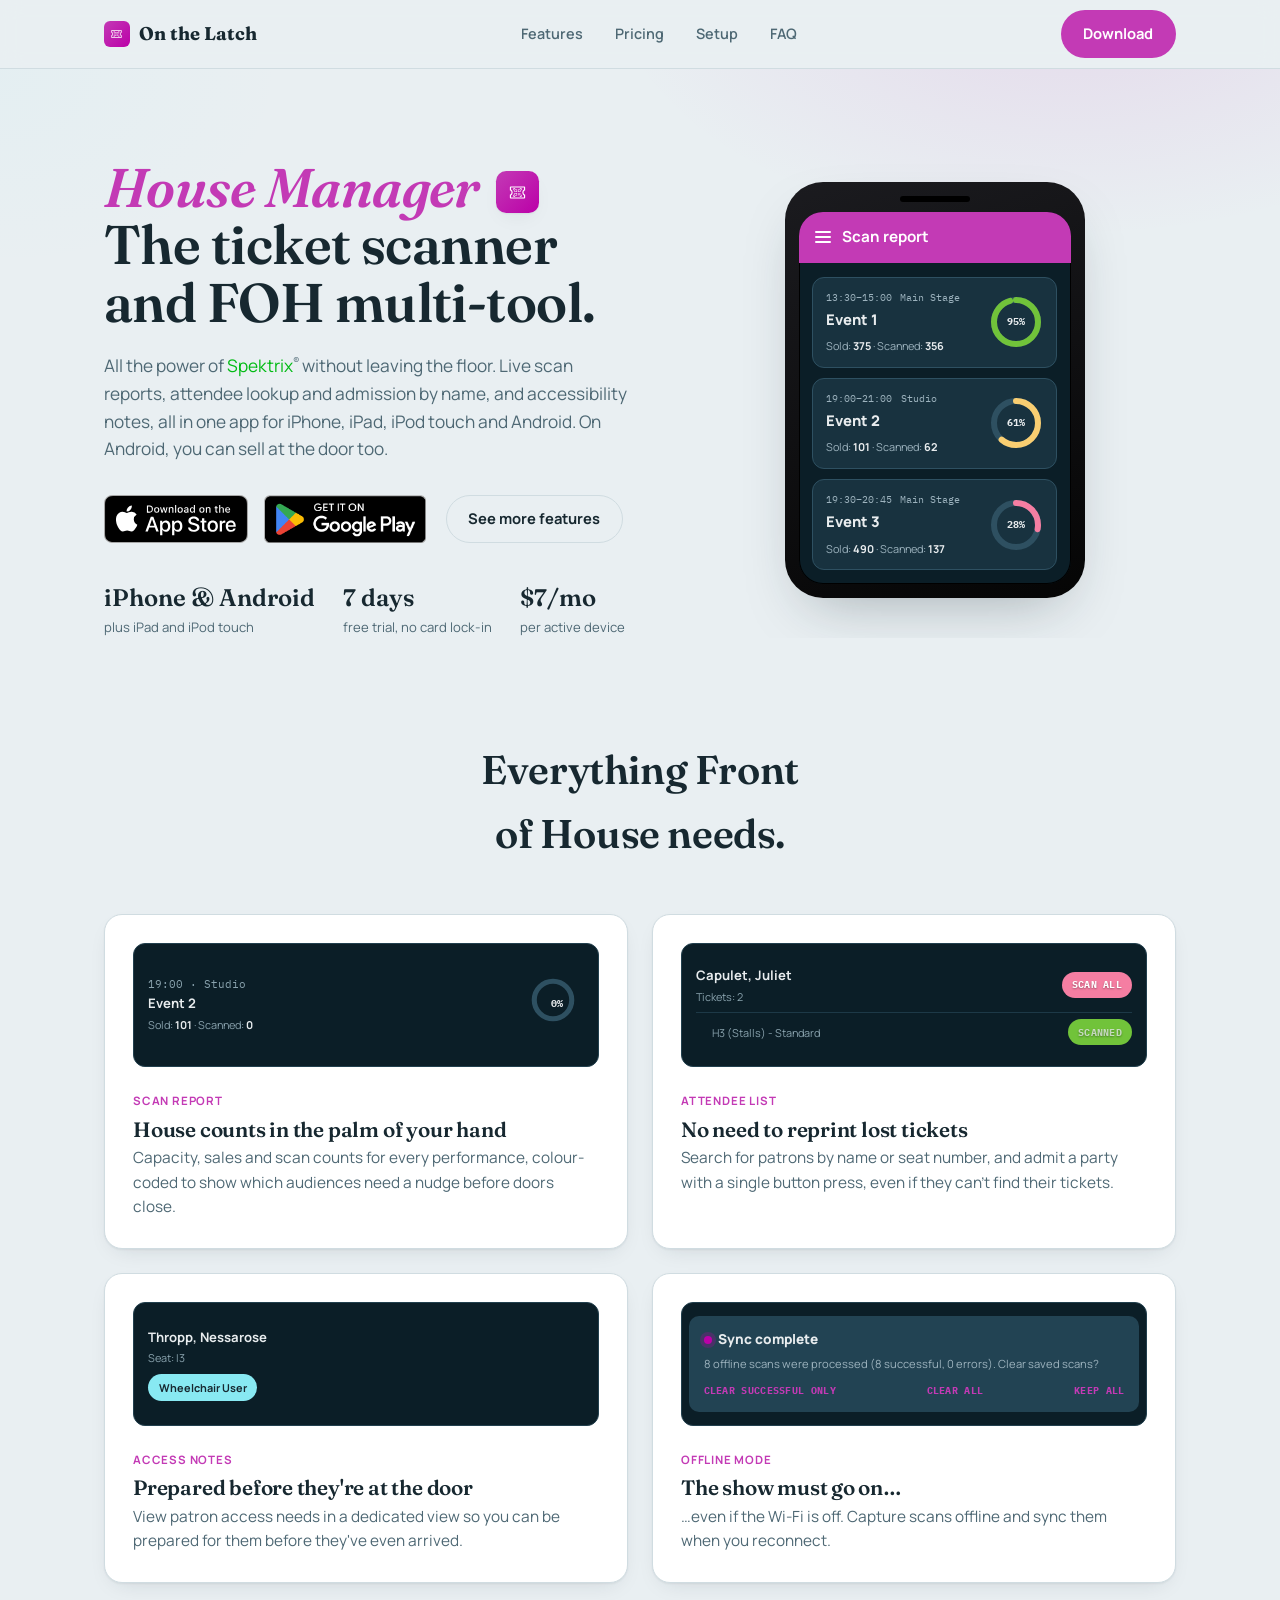
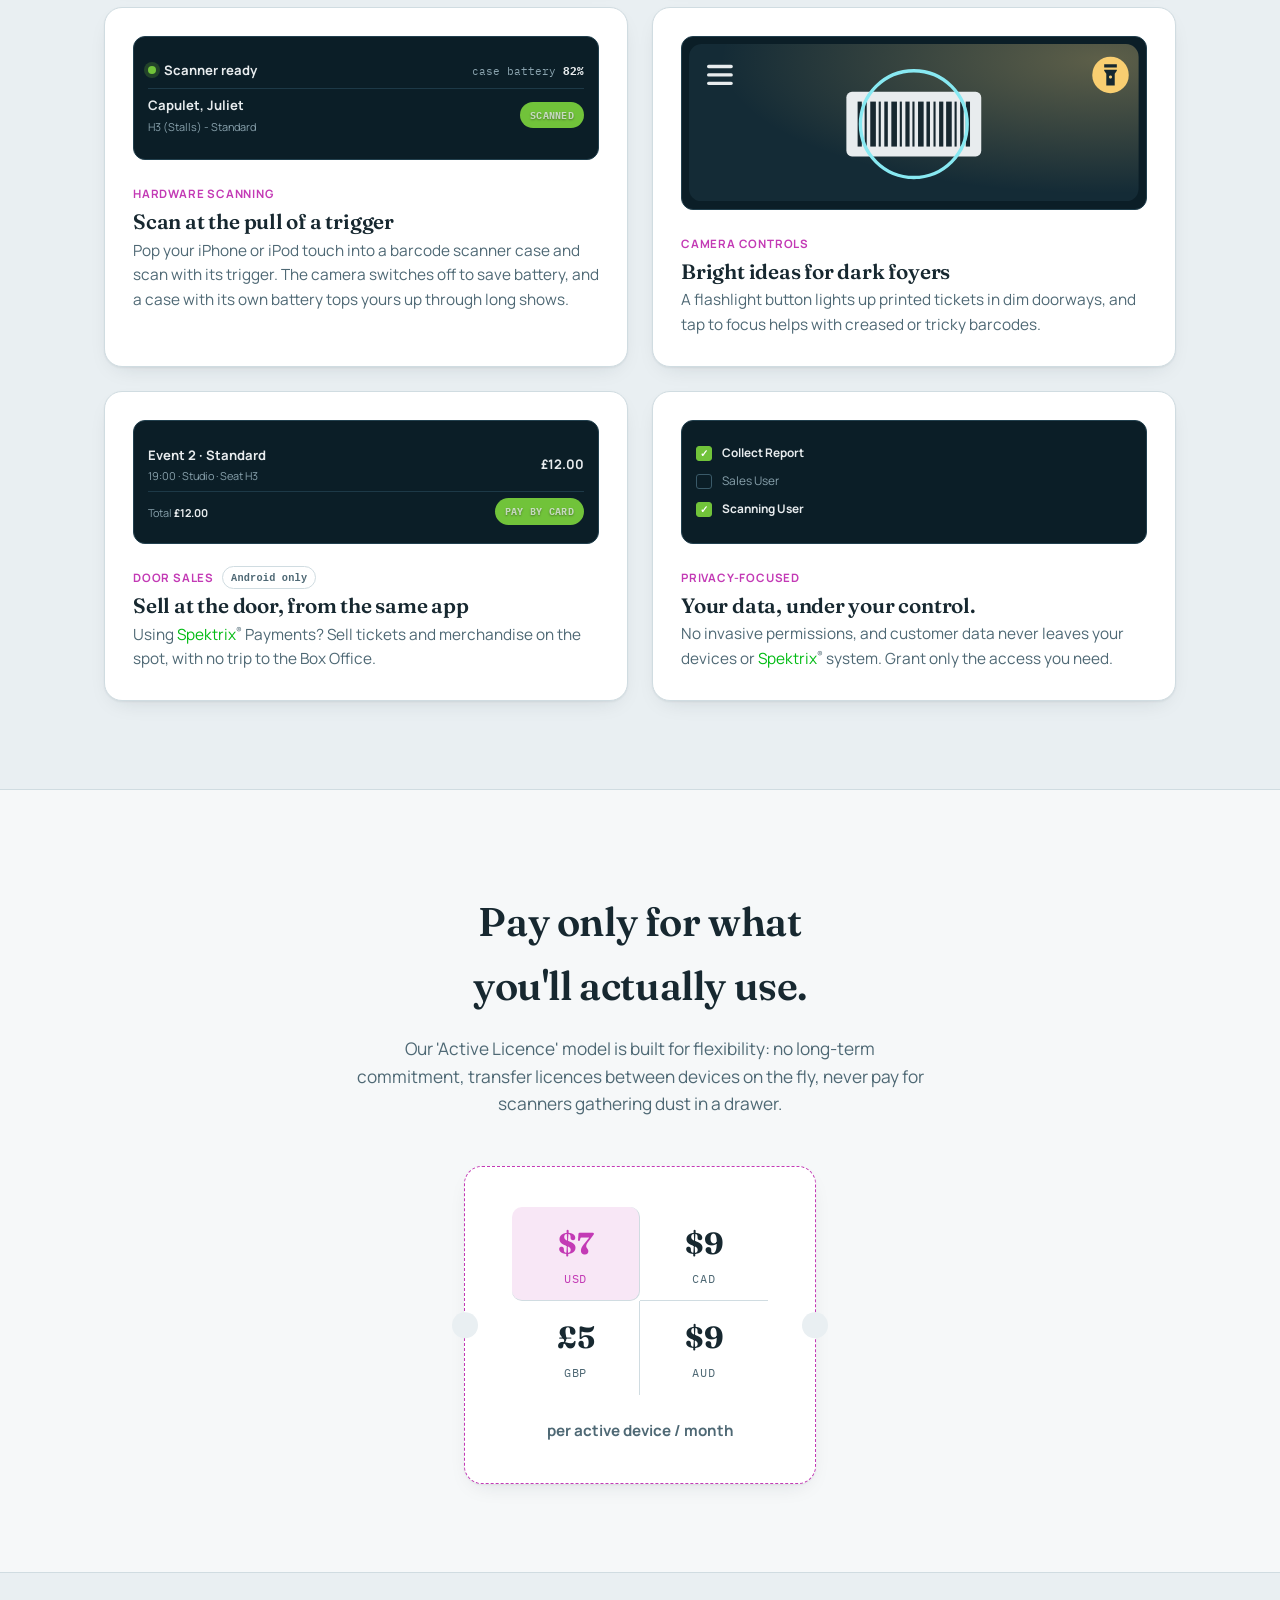
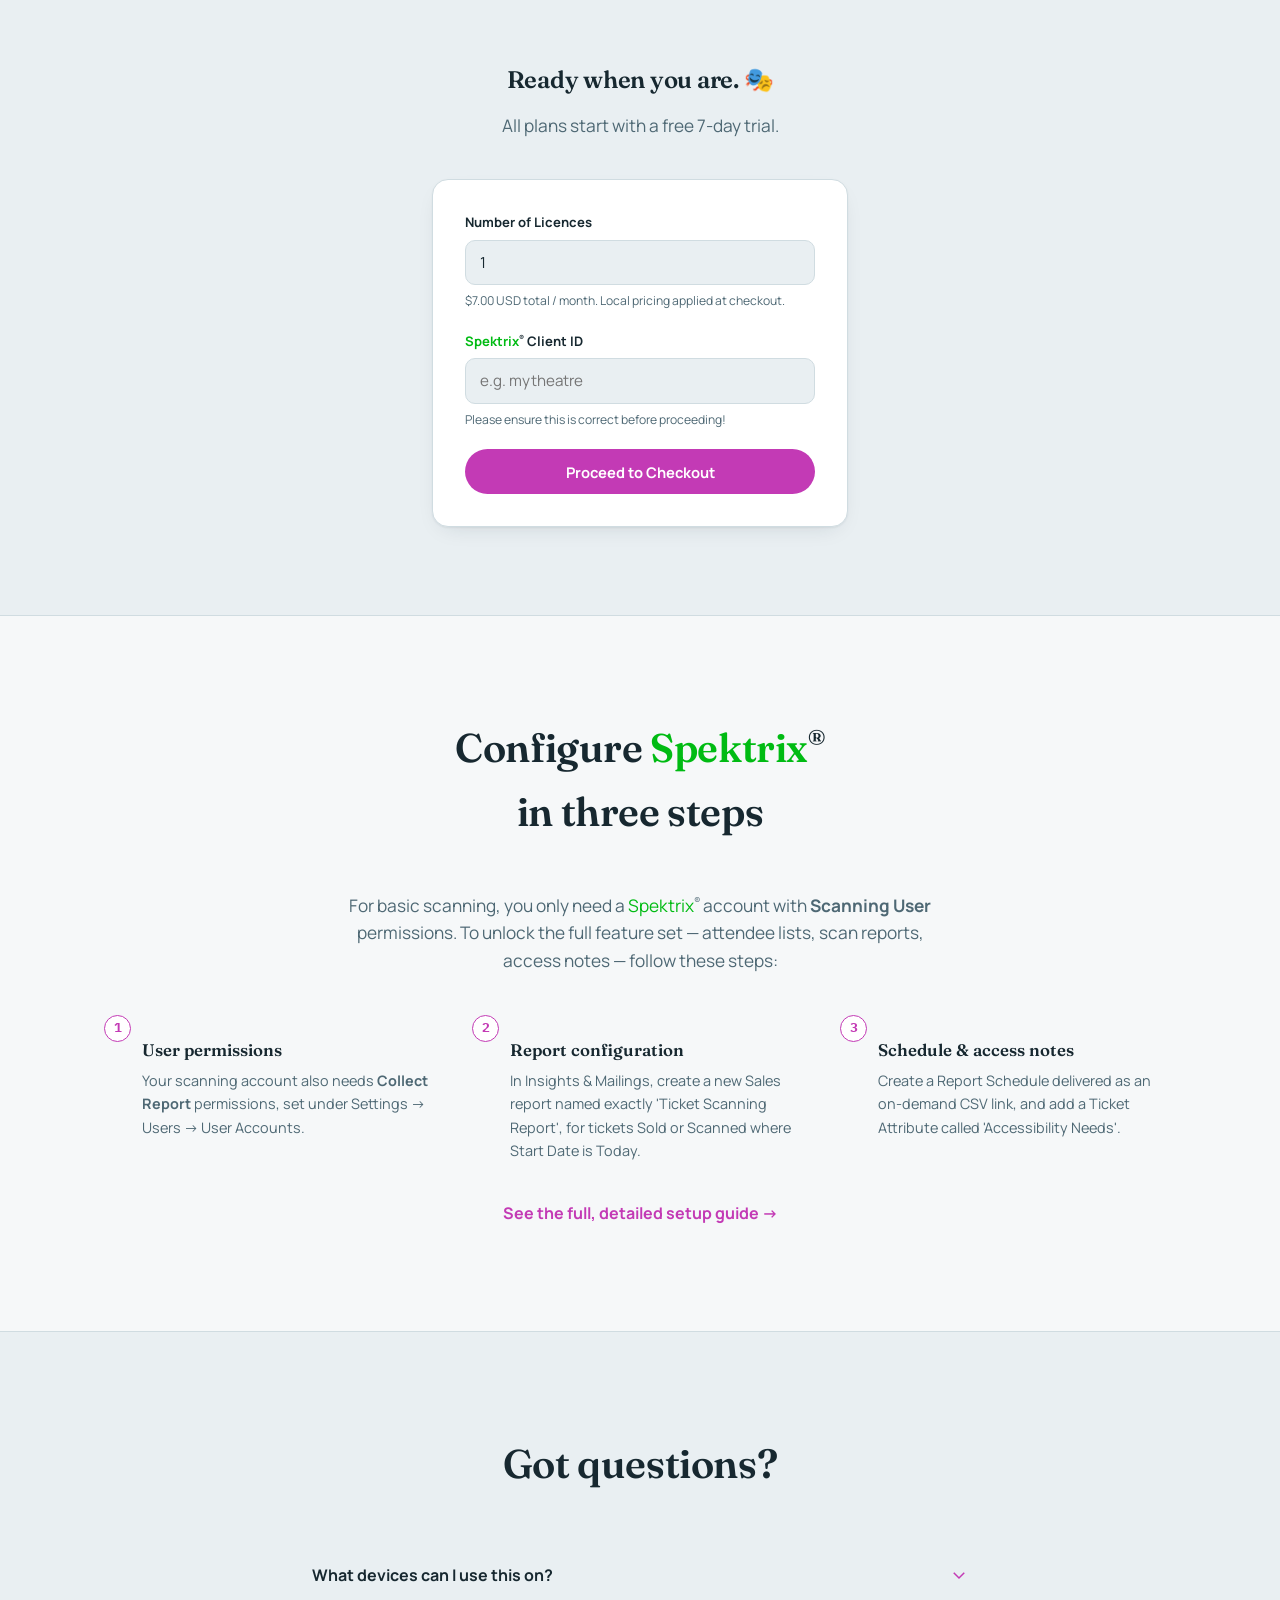
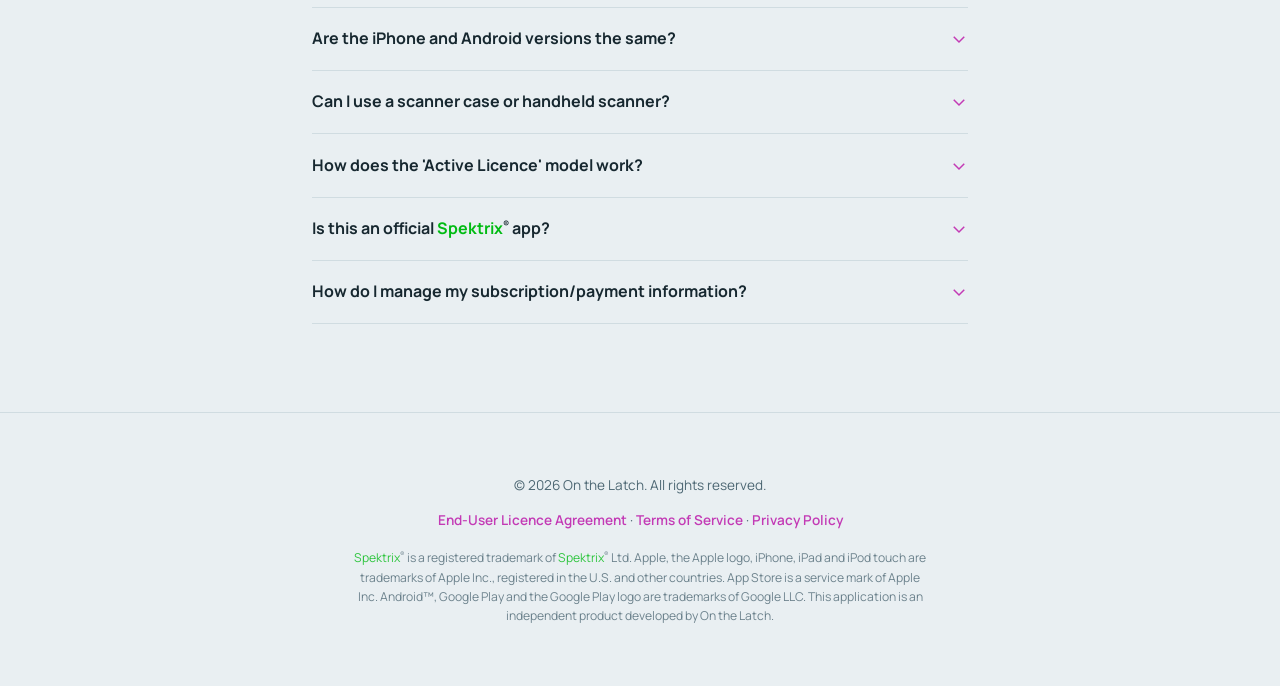
==== commit b906c3dc: "Hardware scanning: describe scanner cases generically The site no longer names a particular case: Ho" ====
--- a/index.html
+++ b/index.html
@@ -465,9 +465,9 @@
                     </div>
                 </div>
                 <div>
-                    <span class="feature-tag">Scanner cases</span>
+                    <span class="feature-tag">Hardware scanning</span>
                     <h3>Scan at the pull of a trigger</h3>
-                    <p>Pop an iPod touch into a Linea Pro 5 scanner case and scan with its trigger. The camera switches off to save battery, and the case tops up the iPod's battery through long shows.</p>
+                    <p>Pop your iPhone or iPod touch into a barcode scanner case and scan with its trigger. The camera switches off to save battery, and a case with its own battery tops yours up through long shows.</p>
                 </div>
             </div>
 
@@ -593,15 +593,15 @@
         <div class="faq-list">
             <div class="faq-item">
                 <div class="faq-q"><span>What devices can I use this on?</span><svg class="faq-icon" width="18" height="18" viewBox="0 0 24 24" fill="none" stroke="currentColor" stroke-width="2"><path d="M19 9l-7 7-7-7"/></svg></div>
-                <div class="faq-a"><div>House Manager is available for iPhone, iPad and iPod touch running iOS or iPadOS 15 or later, and for Android™ phones and tablets. It uses the device's built-in camera to scan tickets, or the trigger of a scanner case. iPhones, iPads, iPod touches and Android devices can all share the same licence.</div></div>
+                <div class="faq-a"><div>House Manager is available for iPhone, iPad and iPod touch running iOS or iPadOS 15 or later, and for Android™ phones and tablets. It scans tickets with the device's built-in camera, or with the trigger of a barcode scanner case on iPhone and iPod touch. iPhones, iPads, iPod touches and Android devices can all share the same licence.</div></div>
             </div>
             <div class="faq-item">
                 <div class="faq-q"><span>Are the iPhone and Android versions the same?</span><svg class="faq-icon" width="18" height="18" viewBox="0 0 24 24" fill="none" stroke="currentColor" stroke-width="2"><path d="M19 9l-7 7-7-7"/></svg></div>
-                <div class="faq-a"><div>Almost. Both have the Scanner, Offline Mode, the Scan Report, the Attendee List and Access Notes, along with the flashlight button and tap to focus. Door Sales is in the Android app only for now. Scanner case support is for iPod touch.</div></div>
+                <div class="faq-a"><div>Almost. Both have the Scanner, Offline Mode, the Scan Report, the Attendee List and Access Notes, along with the flashlight button and tap to focus. Door Sales is in the Android app only for now. Scanner case support is for iPhone and iPod touch.</div></div>
             </div>
             <div class="faq-item">
-                <div class="faq-q"><span>Can I use a scanner case?</span><svg class="faq-icon" width="18" height="18" viewBox="0 0 24 24" fill="none" stroke="currentColor" stroke-width="2"><path d="M19 9l-7 7-7-7"/></svg></div>
-                <div class="faq-a"><div>Yes. House Manager works with the Linea Pro 5 scanner case on iPod touch (7th generation). Scan with the case's trigger: the camera switches off while the case is connected, to save battery, and the case tops up the iPod's battery as you go. Other Linea Pro and Infinea cases use the same technology and may work too. If you have one, <a href="mailto:dev@onthelat.ch">get in touch</a> and we'll help you try it. We're also adding support for Bluetooth and Zebra handheld scanners on Android.</div></div>
+                <div class="faq-q"><span>Can I use a scanner case or handheld scanner?</span><svg class="faq-icon" width="18" height="18" viewBox="0 0 24 24" fill="none" stroke="currentColor" stroke-width="2"><path d="M19 9l-7 7-7-7"/></svg></div>
+                <div class="faq-a"><div>Yes, on iPhone and iPod touch: House Manager works with barcode scanner cases, sometimes called sleds, so your team can scan with the case's trigger. While a case is connected, the camera switches off to save battery, and a case with its own battery tops up your device as you go. Not sure whether your case is supported? <a href="mailto:dev@onthelat.ch">Email us</a> its make and model. Support for handheld scanners on Android is coming soon.</div></div>
             </div>
             <div class="faq-item">
                 <div class="faq-q"><span>How does the 'Active Licence' model work?</span><svg class="faq-icon" width="18" height="18" viewBox="0 0 24 24" fill="none" stroke="currentColor" stroke-width="2"><path d="M19 9l-7 7-7-7"/></svg></div>
@@ -623,7 +623,7 @@
     <div class="wrap">
         <p>&copy; 2026 On the Latch. All rights reserved.</p>
         <p style="margin-top:.75rem;"><a href="eula.html">End-User Licence Agreement</a> · <a href="terms.html">Terms of Service</a> · <a href="privacy.html">Privacy Policy</a></p>
-        <p class="legal-fineprint"><span class="spektrix-brand">Spektrix</span><span class="sup-tm">®</span> is a registered trademark of <span class="spektrix-brand">Spektrix</span><span class="sup-tm">®</span> Ltd. Apple, the Apple logo, iPhone, iPad and iPod touch are trademarks of Apple Inc., registered in the U.S. and other countries. App Store is a service mark of Apple Inc. Android™, Google Play and the Google Play logo are trademarks of Google LLC. Linea Pro and Infinea are trademarks of Infinite Peripherals, Inc. This application is an independent product developed by On the Latch.</p>
+        <p class="legal-fineprint"><span class="spektrix-brand">Spektrix</span><span class="sup-tm">®</span> is a registered trademark of <span class="spektrix-brand">Spektrix</span><span class="sup-tm">®</span> Ltd. Apple, the Apple logo, iPhone, iPad and iPod touch are trademarks of Apple Inc., registered in the U.S. and other countries. App Store is a service mark of Apple Inc. Android™, Google Play and the Google Play logo are trademarks of Google LLC. This application is an independent product developed by On the Latch.</p>
     </div>
 </footer>
 
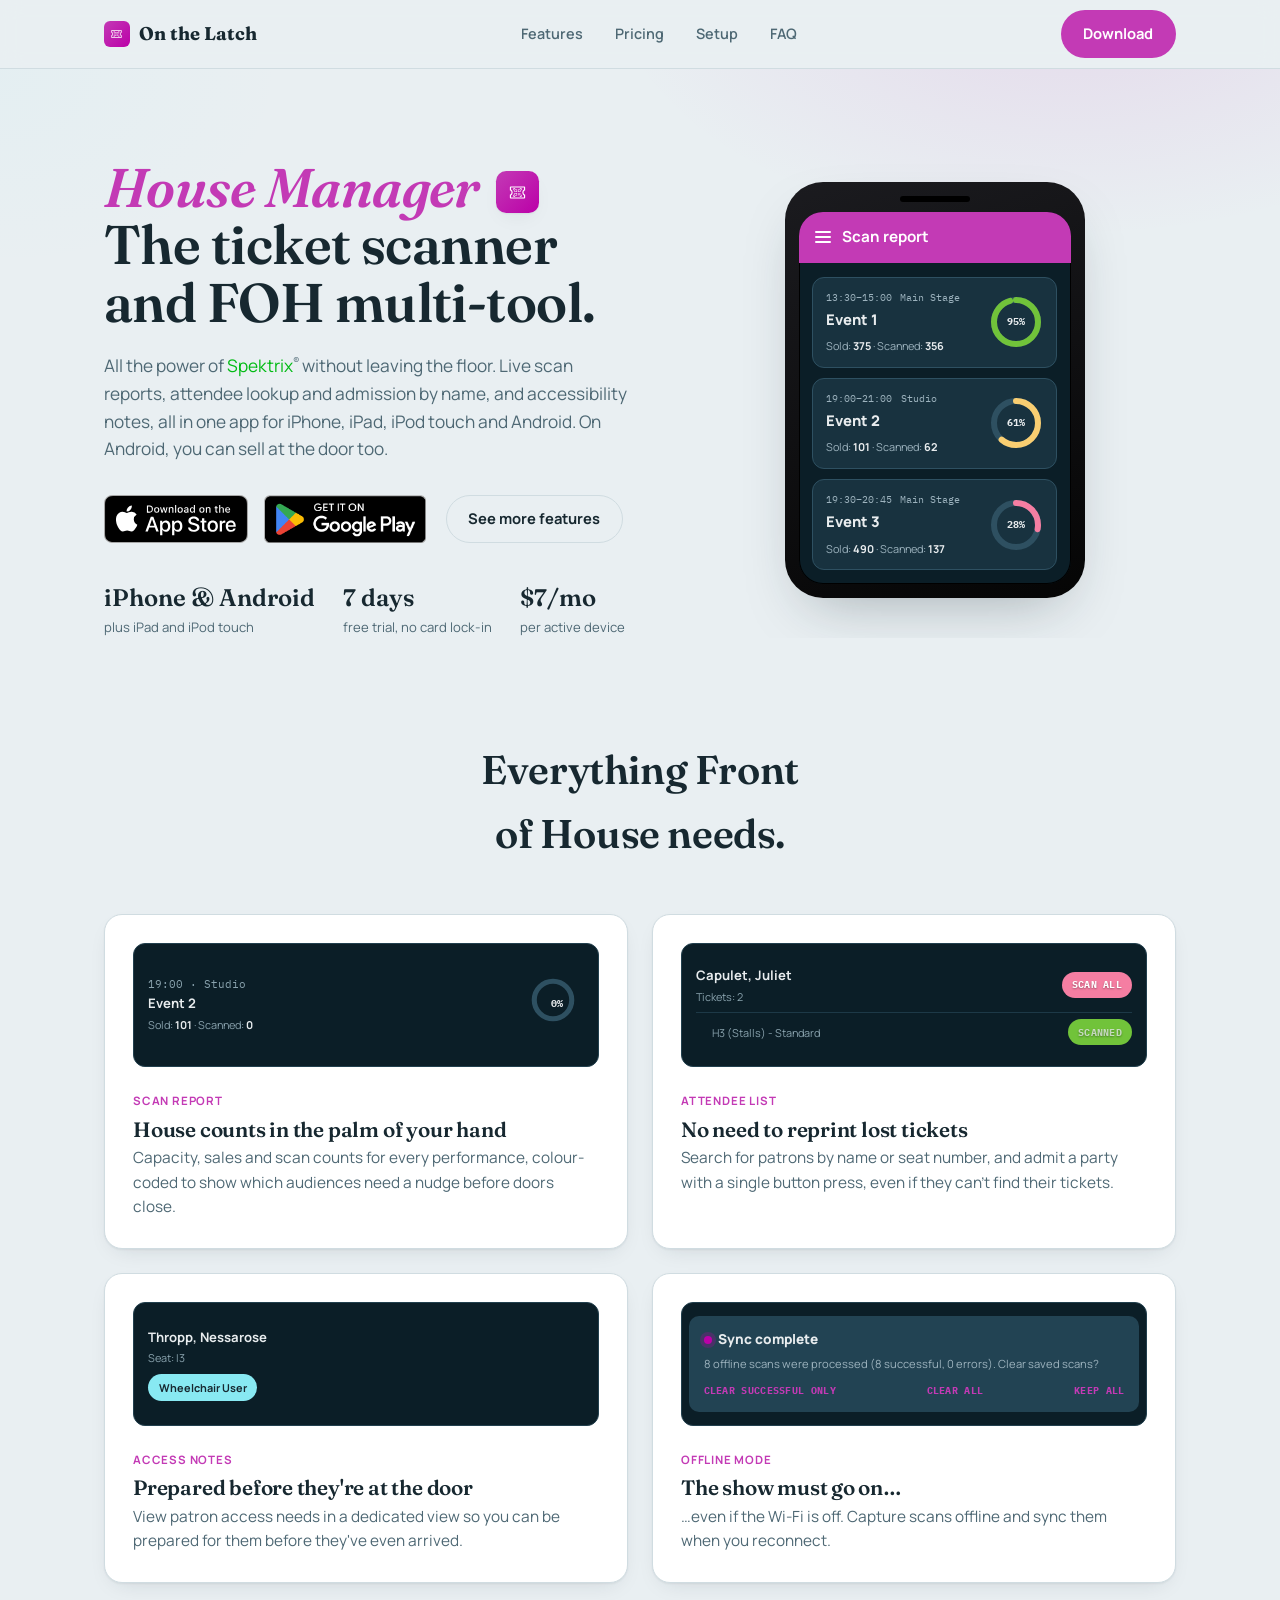
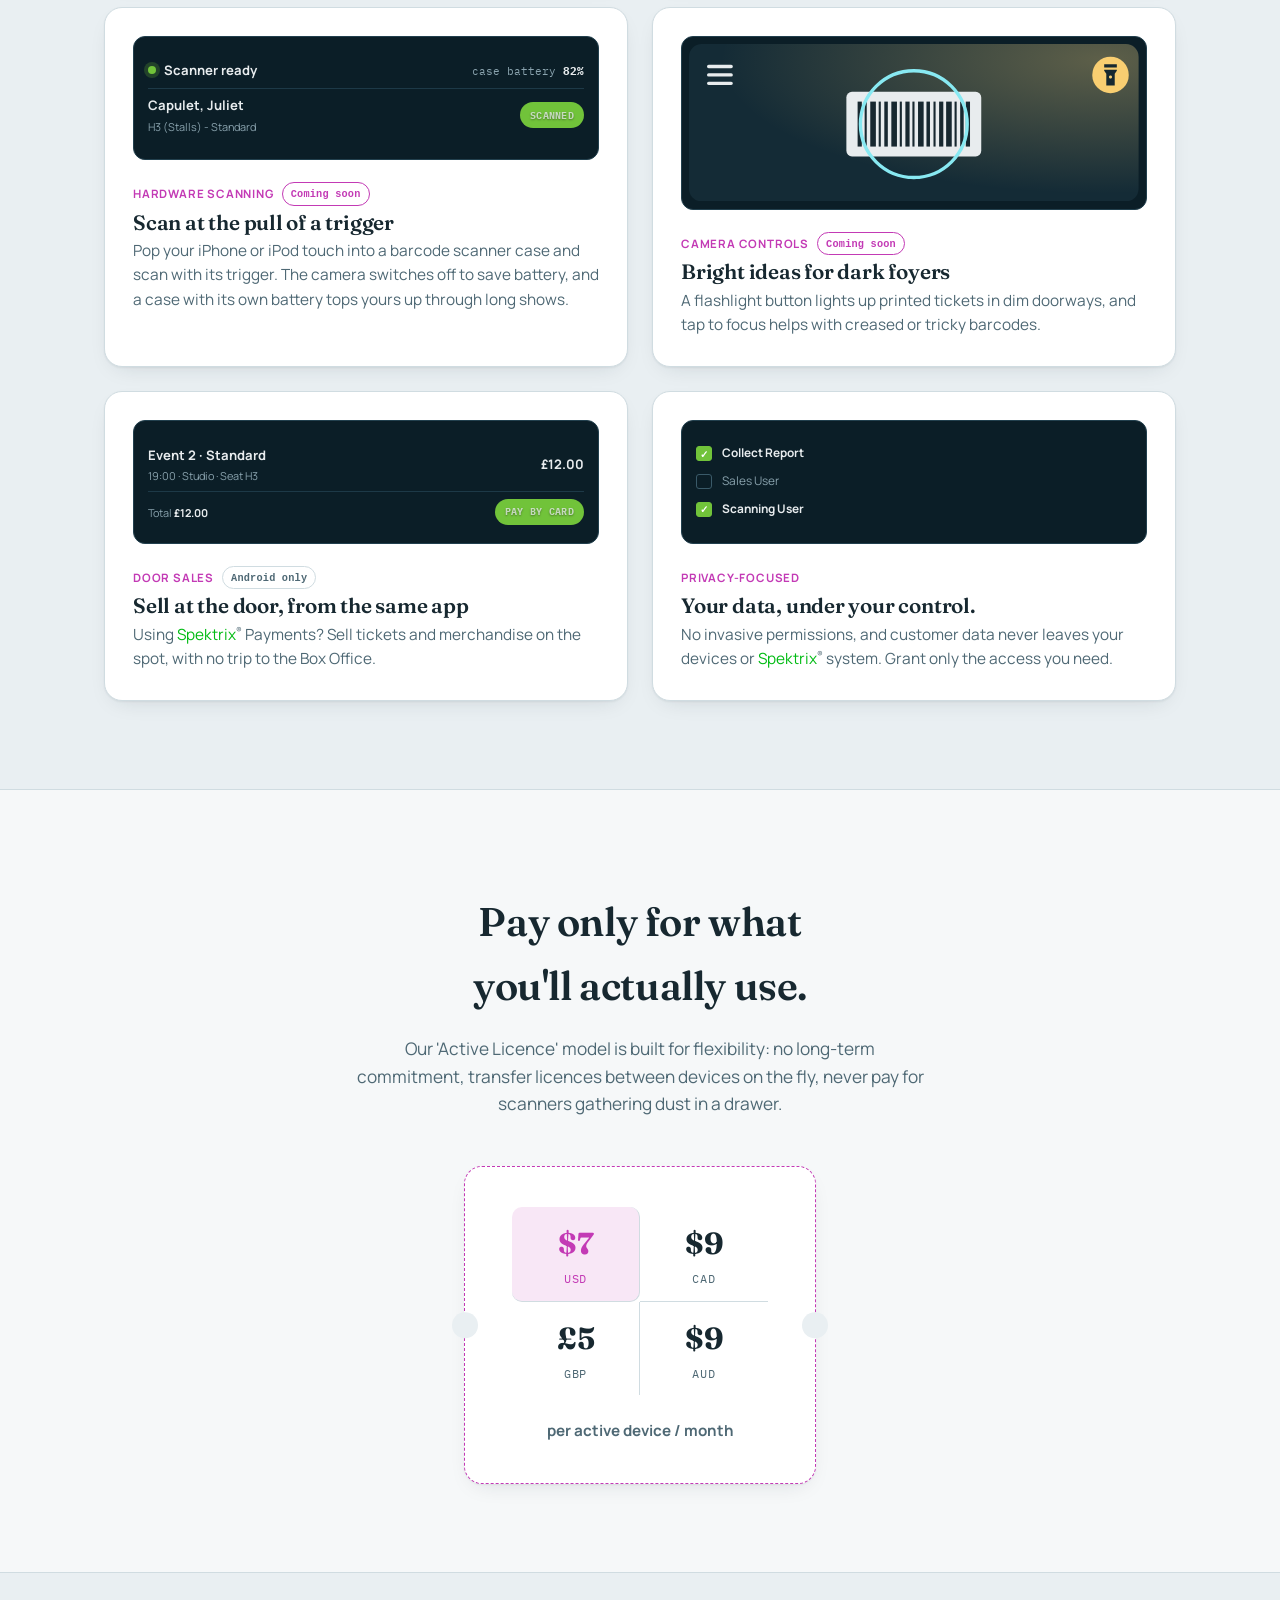
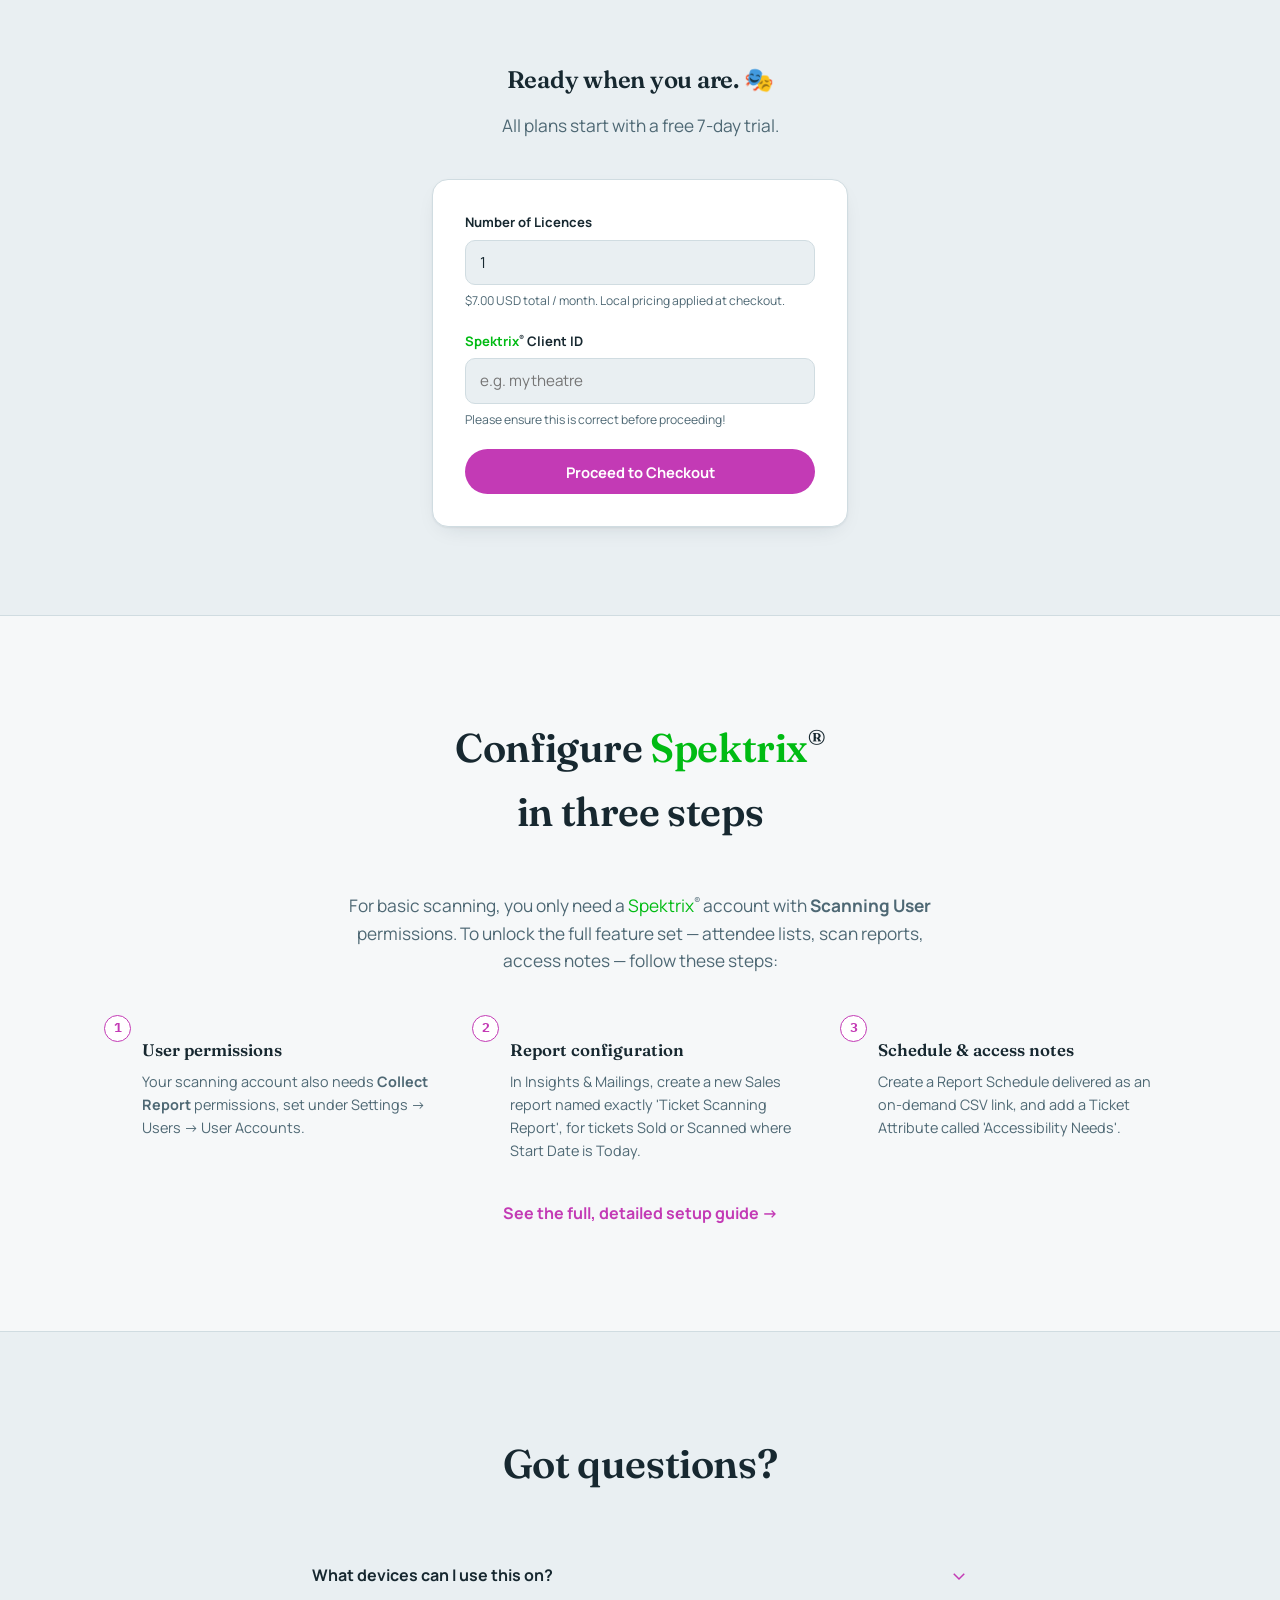
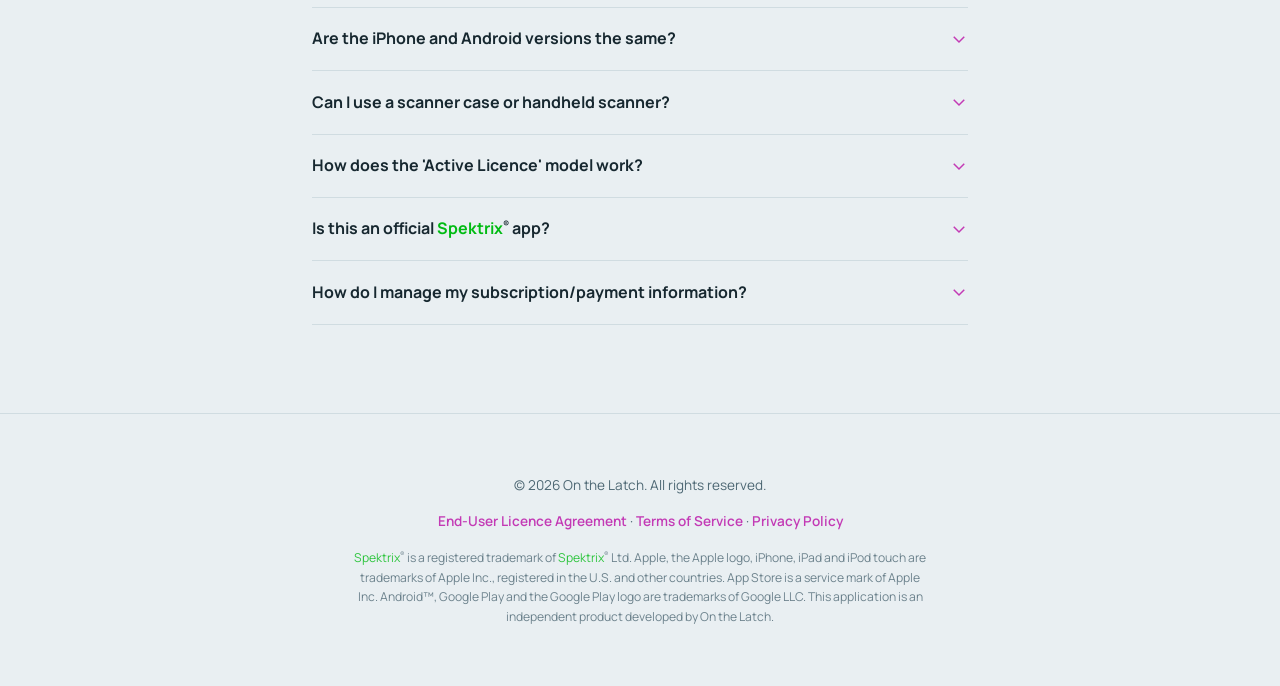
==== commit 39e0a2e2: "Mark hardware scanning and camera controls as coming soon The App Store has iOS 1.0 until the scanne" ====
--- a/index.html
+++ b/index.html
@@ -465,7 +465,7 @@
                     </div>
                 </div>
                 <div>
-                    <span class="feature-tag">Hardware scanning</span>
+                    <span class="feature-tag">Hardware scanning</span><span class="platform-chip soon">Coming soon</span>
                     <h3>Scan at the pull of a trigger</h3>
                     <p>Pop your iPhone or iPod touch into a barcode scanner case and scan with its trigger. The camera switches off to save battery, and a case with its own battery tops yours up through long shows.</p>
                 </div>
@@ -491,7 +491,7 @@
                     </svg>
                 </div>
                 <div>
-                    <span class="feature-tag">Camera controls</span>
+                    <span class="feature-tag">Camera controls</span><span class="platform-chip soon">Coming soon</span>
                     <h3>Bright ideas for dark foyers</h3>
                     <p>A flashlight button lights up printed tickets in dim doorways, and tap to focus helps with creased or tricky barcodes.</p>
                 </div>
@@ -593,15 +593,15 @@
         <div class="faq-list">
             <div class="faq-item">
                 <div class="faq-q"><span>What devices can I use this on?</span><svg class="faq-icon" width="18" height="18" viewBox="0 0 24 24" fill="none" stroke="currentColor" stroke-width="2"><path d="M19 9l-7 7-7-7"/></svg></div>
-                <div class="faq-a"><div>House Manager is available for iPhone, iPad and iPod touch running iOS or iPadOS 15 or later, and for Android™ phones and tablets. It scans tickets with the device's built-in camera, or with the trigger of a barcode scanner case on iPhone and iPod touch. iPhones, iPads, iPod touches and Android devices can all share the same licence.</div></div>
+                <div class="faq-a"><div>House Manager is available for iPhone, iPad and iPod touch running iOS or iPadOS 15 or later, and for Android™ phones and tablets. It scans tickets with the device's built-in camera. iPhones, iPads, iPod touches and Android devices can all share the same licence.</div></div>
             </div>
             <div class="faq-item">
                 <div class="faq-q"><span>Are the iPhone and Android versions the same?</span><svg class="faq-icon" width="18" height="18" viewBox="0 0 24 24" fill="none" stroke="currentColor" stroke-width="2"><path d="M19 9l-7 7-7-7"/></svg></div>
-                <div class="faq-a"><div>Almost. Both have the Scanner, Offline Mode, the Scan Report, the Attendee List and Access Notes, along with the flashlight button and tap to focus. Door Sales is in the Android app only for now. Scanner case support is for iPhone and iPod touch.</div></div>
+                <div class="faq-a"><div>Almost. Both have the Scanner, Offline Mode, the Scan Report, the Attendee List and Access Notes. Door Sales is in the Android app only for now.</div></div>
             </div>
             <div class="faq-item">
                 <div class="faq-q"><span>Can I use a scanner case or handheld scanner?</span><svg class="faq-icon" width="18" height="18" viewBox="0 0 24 24" fill="none" stroke="currentColor" stroke-width="2"><path d="M19 9l-7 7-7-7"/></svg></div>
-                <div class="faq-a"><div>Yes, on iPhone and iPod touch: House Manager works with barcode scanner cases, sometimes called sleds, so your team can scan with the case's trigger. While a case is connected, the camera switches off to save battery, and a case with its own battery tops up your device as you go. Not sure whether your case is supported? <a href="mailto:dev@onthelat.ch">Email us</a> its make and model. Support for handheld scanners on Android is coming soon.</div></div>
+                <div class="faq-a"><div>Coming soon! We're adding support for barcode scanner cases, sometimes called sleds, on iPhone and iPod touch, and for handheld scanners on Android. With a scanner case, your team will scan with the case's trigger; the camera switches off to save battery, and a case with its own battery tops up your device as you go. If you'd like to use one, <a href="mailto:dev@onthelat.ch">email us</a> its make and model, and we'll let you know when it's ready.</div></div>
             </div>
             <div class="faq-item">
                 <div class="faq-q"><span>How does the 'Active Licence' model work?</span><svg class="faq-icon" width="18" height="18" viewBox="0 0 24 24" fill="none" stroke="currentColor" stroke-width="2"><path d="M19 9l-7 7-7-7"/></svg></div>
--- a/style.css
+++ b/style.css
@@ -103,13 +103,14 @@
 .store-badges a:focus-visible{ outline:2px solid var(--brand-secondary); outline-offset:3px; }
 .store-badges img{ height:48px; width:auto; display:block; }
 
-/* "Android only" and similar, beside a feature's tag */
+/* "Android only", "Coming soon" and similar, beside a feature's tag */
 .platform-chip{
   display:inline-block; margin-left:.5rem; padding:.15rem .5rem; border-radius:999px;
   border:1px solid var(--card-border); color:var(--text-secondary);
   font-family:var(--font-mono); font-size:.64rem; font-weight:600; letter-spacing:.02em; text-transform:none;
   vertical-align:.1em;
 }
+.platform-chip.soon{ border-color:var(--brand-secondary); color:var(--brand-secondary); }
 
 /* ---------- Nav ---------- */
 .nav{
